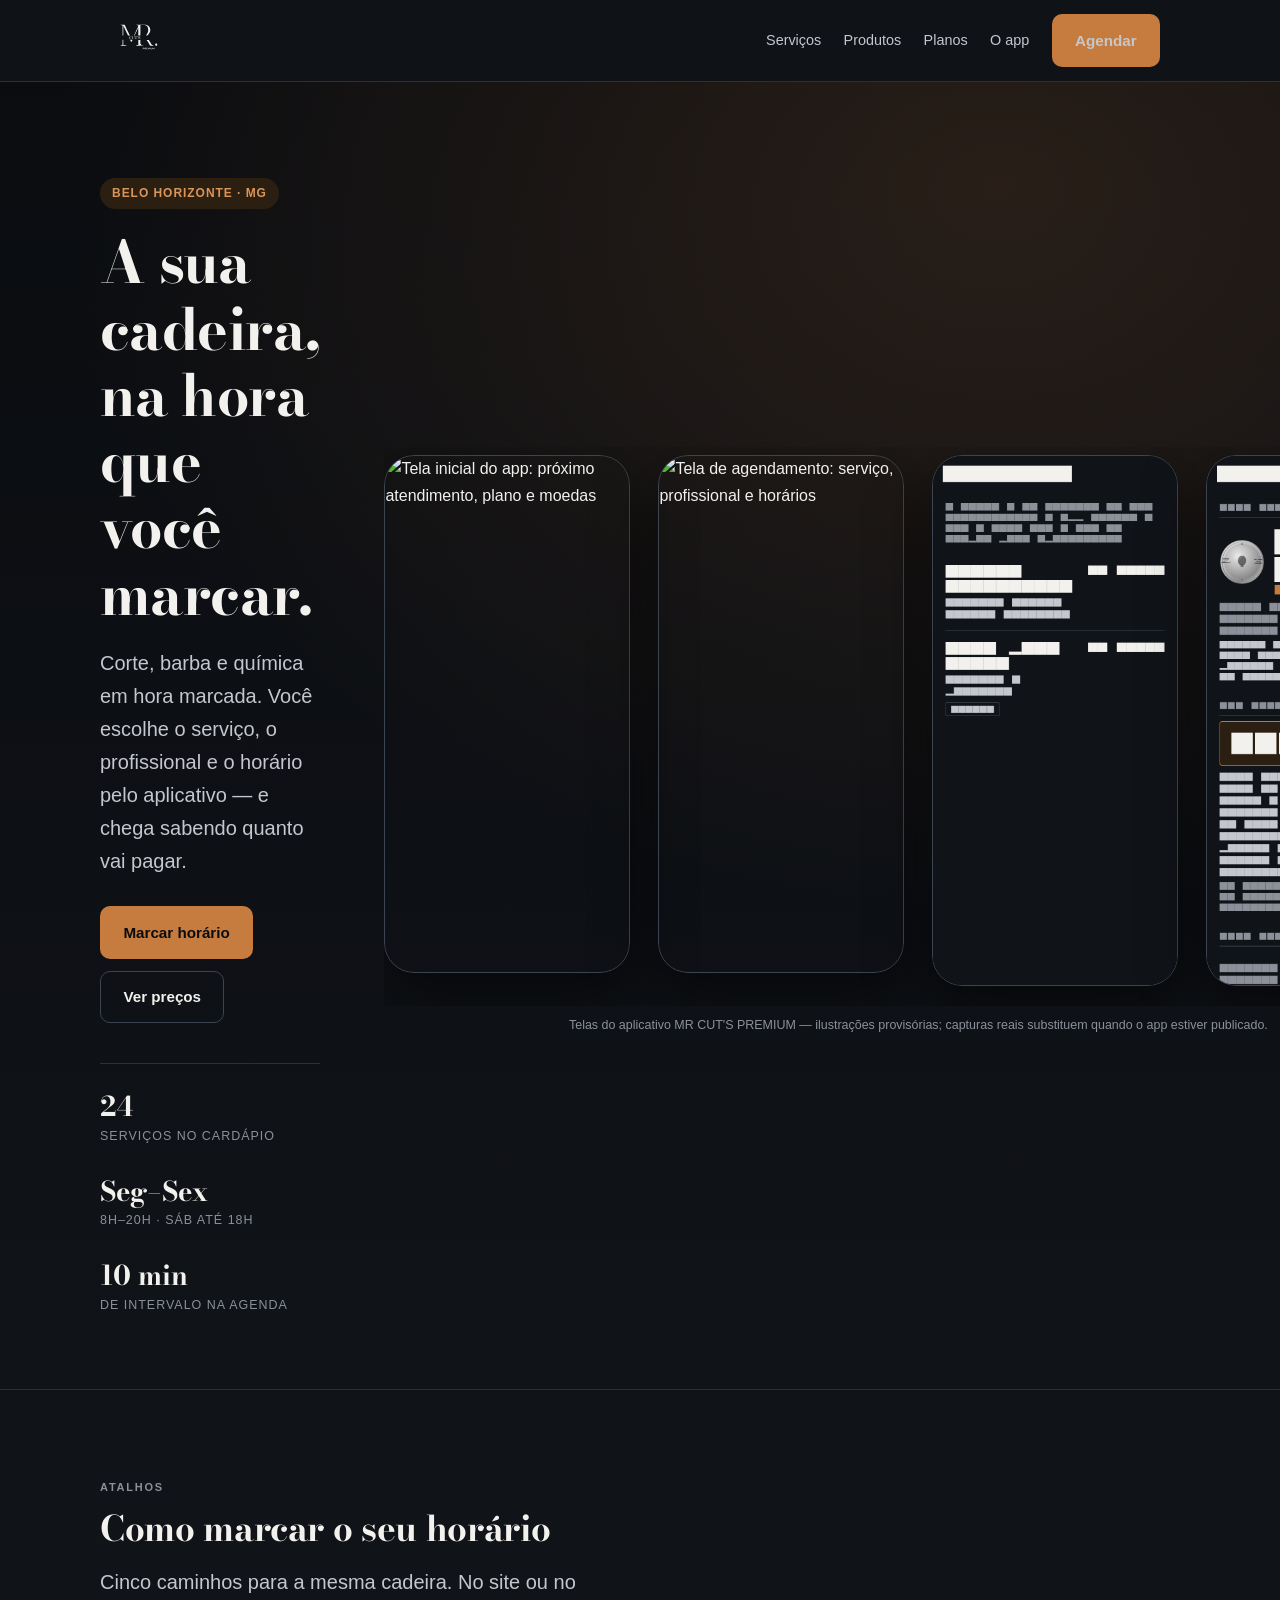
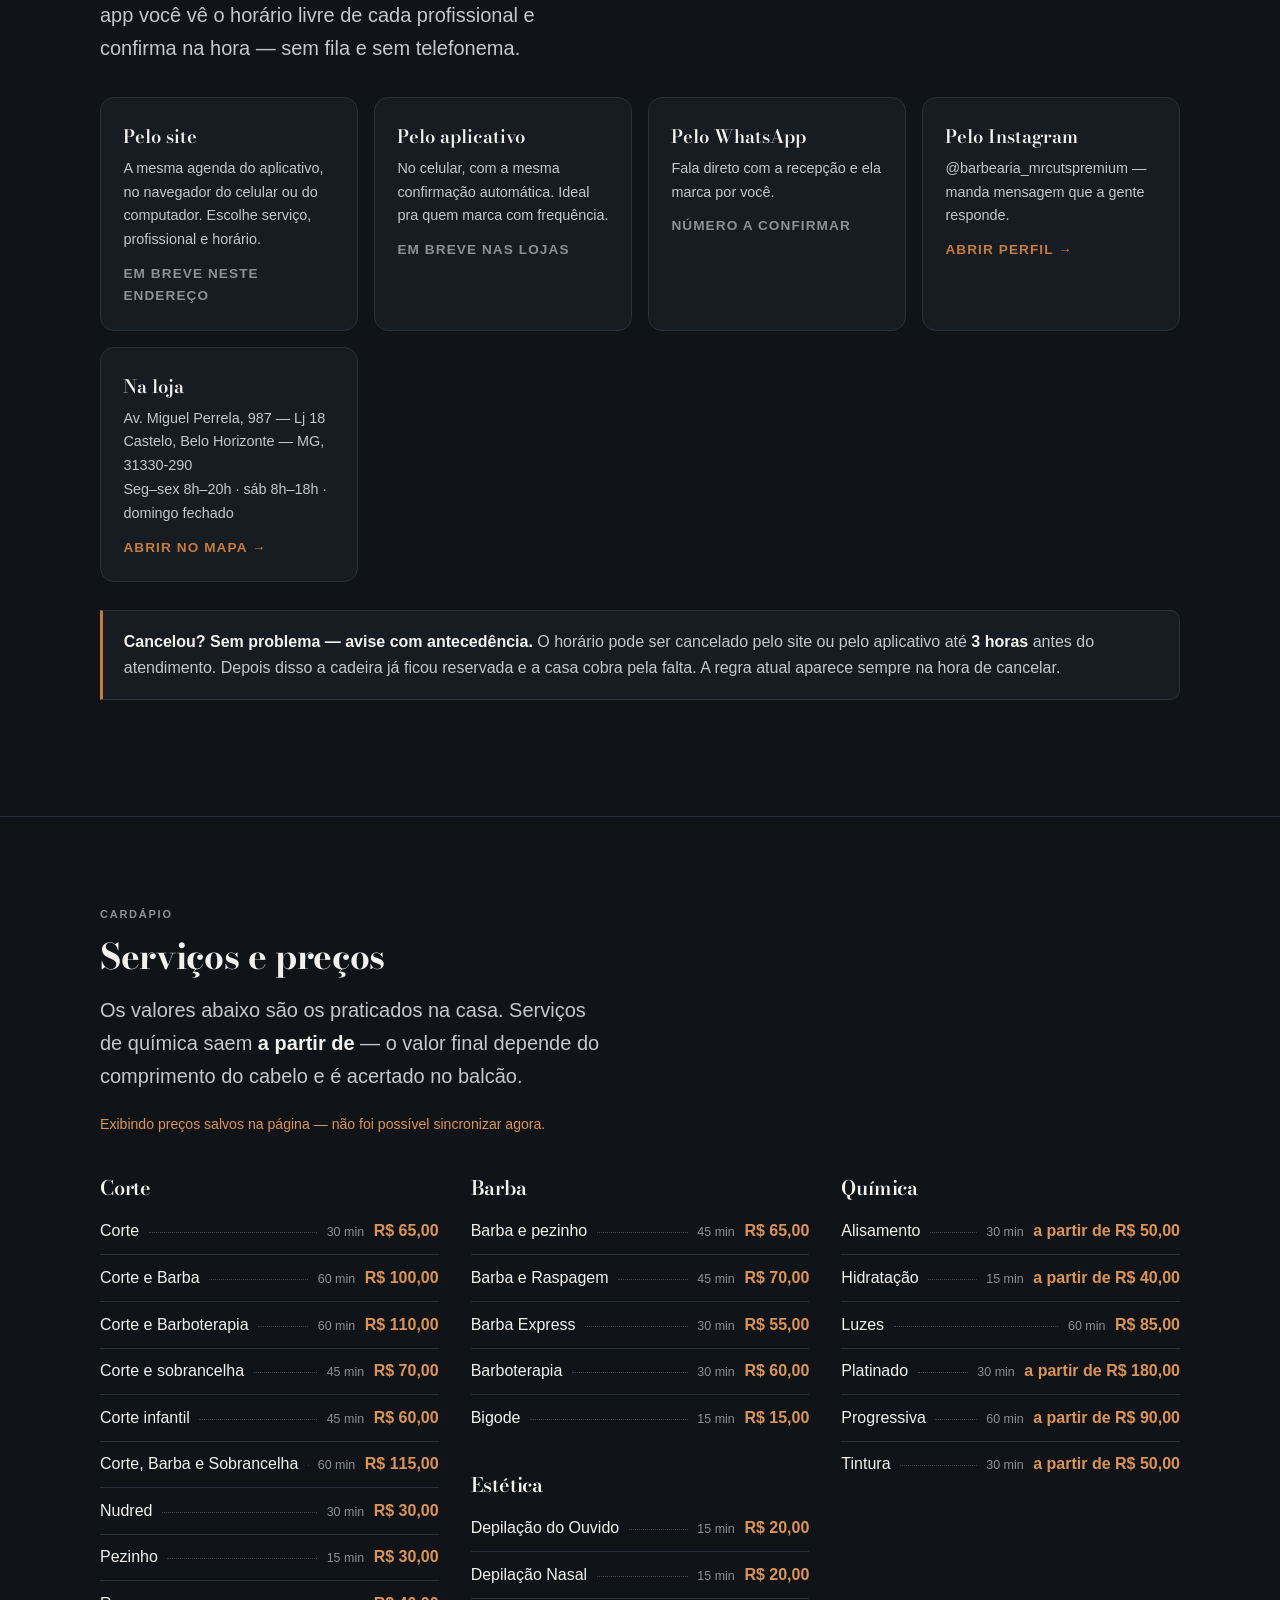
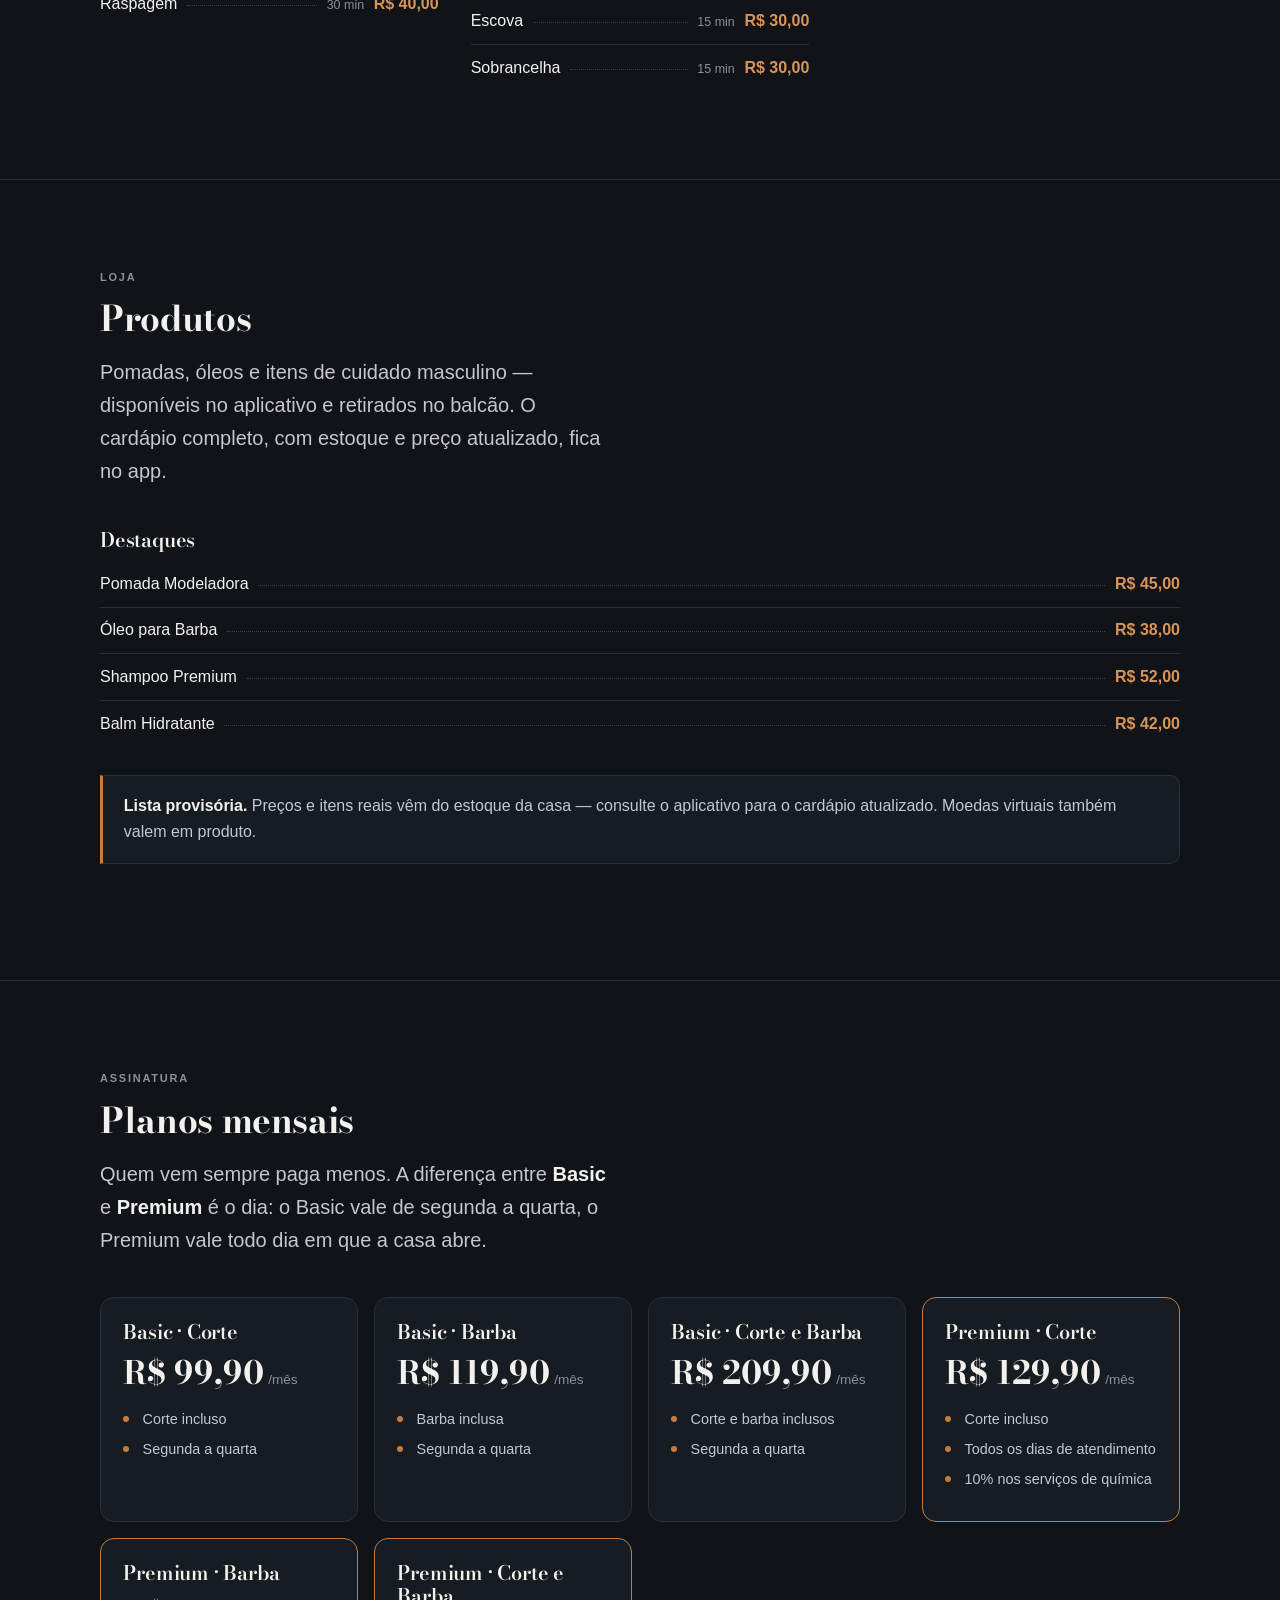
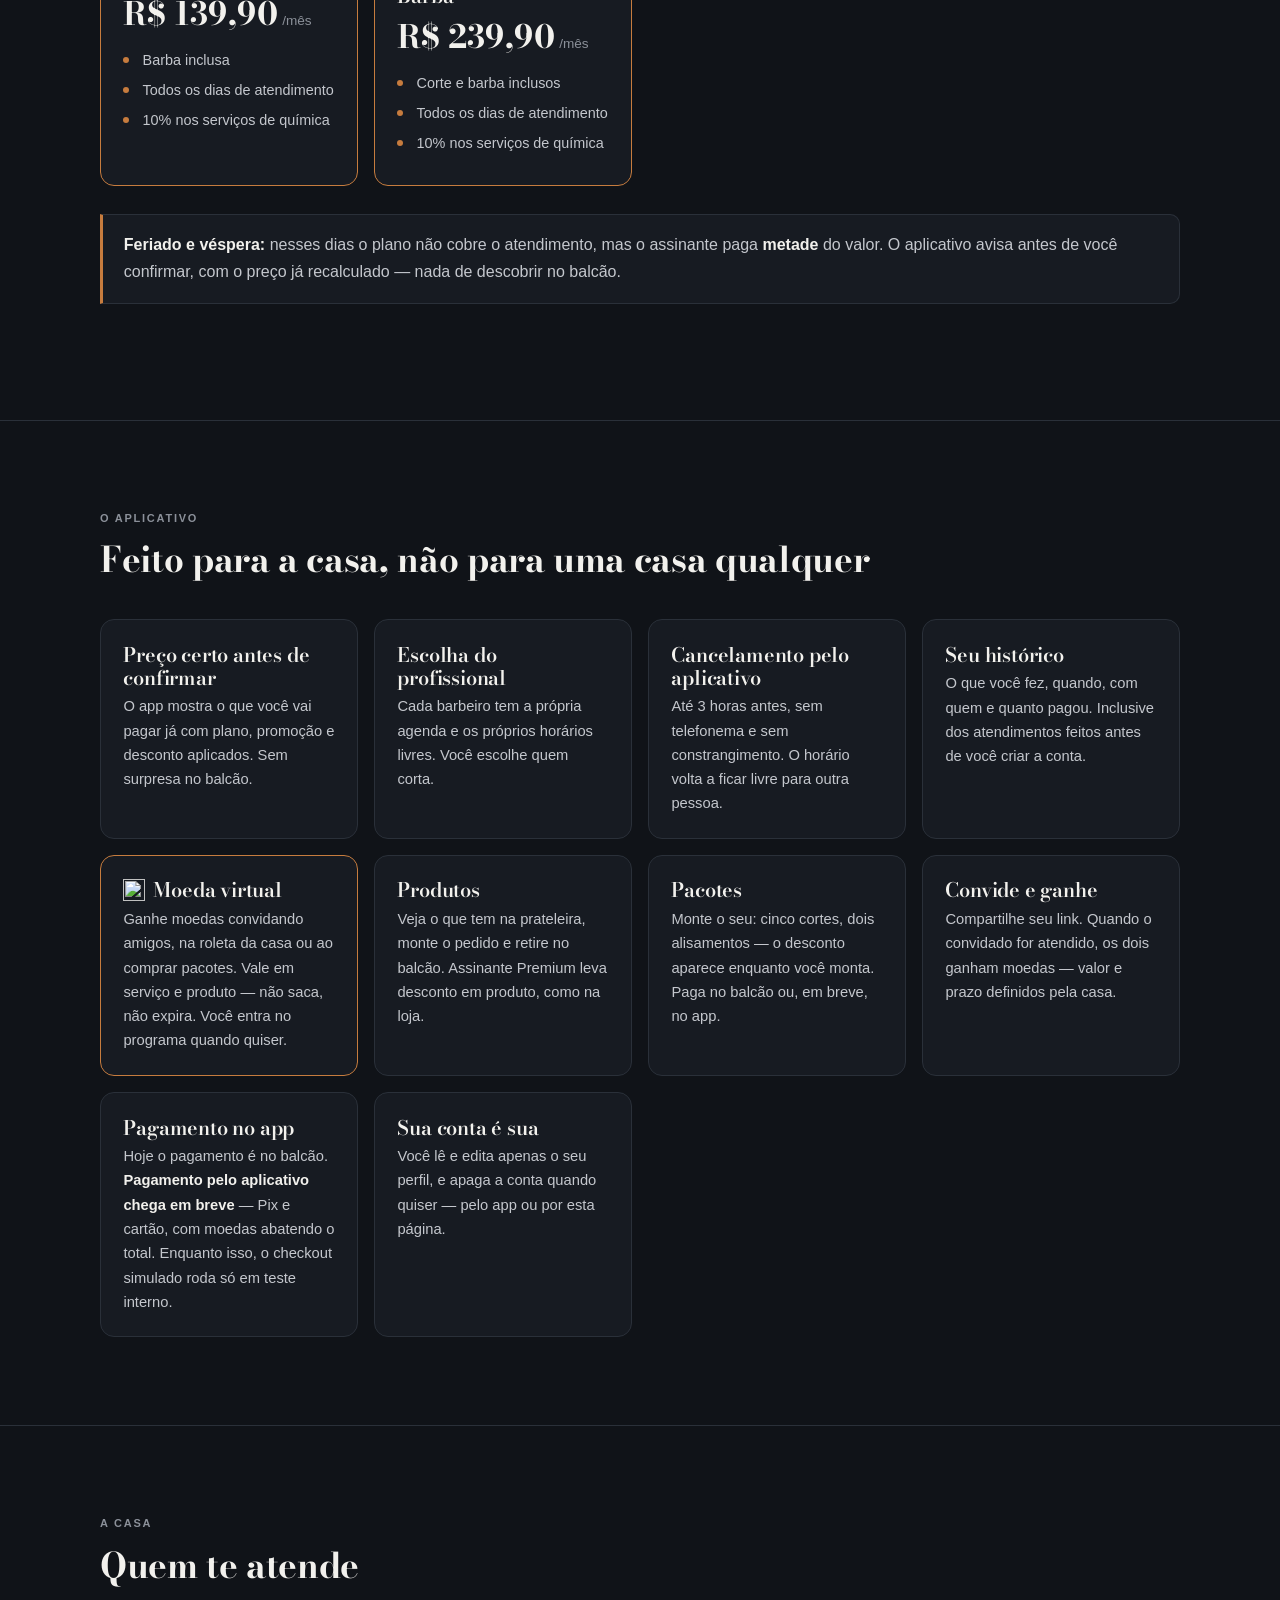
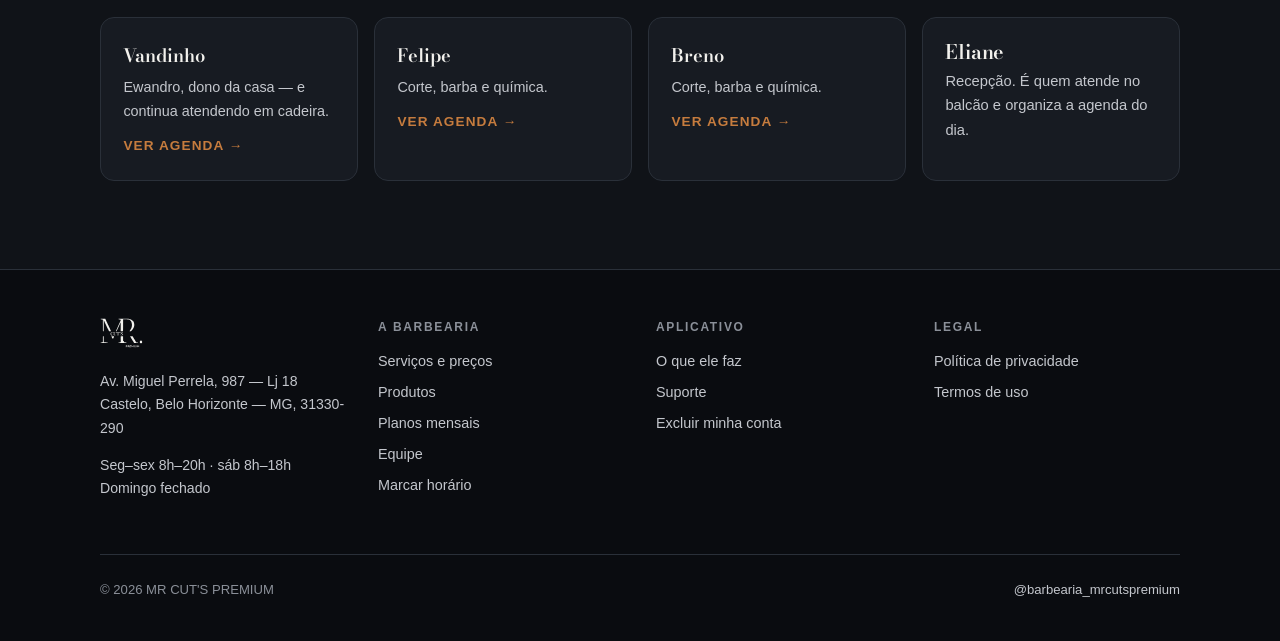
==== index.html @ 1ff1edd2 "Corrige links da equipe para /barbeiro/slug. O app captura o path e abre a agenda só daquele barbeir" ====
<!doctype html>
<html lang="pt-BR">
<head>
<meta charset="utf-8">
<meta name="viewport" content="width=device-width, initial-scale=1">
<title>MR CUT'S PREMIUM — Barbearia em Belo Horizonte</title>
<meta name="description" content="Barbearia MR CUT'S PREMIUM, em Belo Horizonte. Corte, barba e química com hora marcada. Agende pelo aplicativo, sem fila e sem telefonema.">
<meta name="theme-color" content="#101318">
<link rel="icon" href="assets/icone-512.png" type="image/png">
<link rel="apple-touch-icon" href="assets/icone-512.png">
<link rel="stylesheet" href="estilo.css">

<meta property="og:type" content="website">
<meta property="og:site_name" content="MR CUT'S PREMIUM">
<meta property="og:title" content="MR CUT'S PREMIUM — hora marcada, sem fila">
<meta property="og:description" content="Corte, barba e química com hora marcada em Belo Horizonte. Agende pelo aplicativo.">
<meta property="og:image" content="assets/icone-512.png">
<meta property="og:locale" content="pt_BR">
</head>
<body>

<header class="topo">
  <div class="topo-dentro">
    <a href="#topo"><img class="marca" src="assets/marca.svg" alt="MR CUT'S PREMIUM"></a>
    <nav>
      <a class="some-no-celular" href="#servicos">Serviços</a>
      <a class="some-no-celular" href="#produtos">Produtos</a>
      <a class="some-no-celular" href="#planos">Planos</a>
      <a class="some-no-celular" href="#app">O app</a>
      <a class="botao botao-cheio" href="#agendar">Agendar</a>
    </nav>
  </div>
</header>

<main id="topo">

<!-- ================================================================ hero -->
<section class="hero">
  <div class="hero-grade">
    <div>
      <span class="selo">Belo Horizonte &middot; MG</span>
      <h1>A sua cadeira,<br>na hora que você marcar.</h1>
      <p class="chamada">
        Corte, barba e química em hora marcada. Você escolhe o serviço, o
        profissional e o horário pelo aplicativo &mdash; e chega sabendo quanto
        vai pagar.
      </p>

      <div class="botoes">
        <a class="botao botao-cheio" href="#agendar">Marcar horário</a>
        <a class="botao botao-vazado" href="#servicos">Ver preços</a>
      </div>

      <div class="hero-dados">
        <div class="hero-dado">
          <span class="n">24</span>
          <span class="r">serviços no cardápio</span>
        </div>
        <div class="hero-dado">
          <span class="n">Seg&ndash;Sex</span>
          <span class="r">8h–20h · sáb até 18h</span>
        </div>
        <div class="hero-dado">
          <span class="n">10 min</span>
          <span class="r">de intervalo na agenda</span>
        </div>
      </div>
    </div>

    <!-- Placeholders SVG em assets/app/ — trocar por capturas reais quando
         o app rodar em aparelho. Mesma paleta e dados do cardápio. -->
    <div>
      <div class="telas">
        <figure class="aparelho aparelho-svg">
          <img src="assets/app/tela-home.svg" width="246" height="520"
               alt="Tela inicial do app: próximo atendimento, plano e moedas">
        </figure>
        <figure class="aparelho aparelho-svg">
          <img src="assets/app/tela-agenda.svg" width="246" height="520"
               alt="Tela de agendamento: serviço, profissional e horários">
        </figure>
        <figure class="aparelho aparelho-svg some-no-celular">
          <img src="assets/app/tela-produtos.png" width="246" height="520"
               alt="Tela de produtos do app"
               onerror="this.onerror=null;this.src='assets/app/tela-produtos.svg'">
        </figure>
        <figure class="aparelho aparelho-svg some-no-celular">
          <img src="assets/app/tela-moeda.png" width="246" height="520"
               alt="Tela de moedas virtuais do app"
               onerror="this.onerror=null;this.src='assets/app/tela-moeda.svg'">
        </figure>
      </div>
      <p class="legenda-tela">Telas do aplicativo MR CUT'S PREMIUM &mdash; ilustrações
        provisórias; capturas reais substituem quando o app estiver publicado.</p>
    </div>
  </div>
</section>

<!-- ============================================================= agendar -->
<section class="faixa" id="agendar">
  <div class="dentro">
    <p class="secao-rotulo">Atalhos</p>
    <h2>Como marcar o seu horário</h2>
    <p class="chamada">
      Cinco caminhos para a mesma cadeira. No site ou no app você vê o horário
      livre de cada profissional e confirma na hora &mdash; sem fila e sem
      telefonema.
    </p>

    <div class="grade" style="margin-top:2rem">
      <!-- PENDENTE: trocar pelo URL público do app web quando o domínio
           e o deploy estiverem no ar. Sem href morto até lá. -->
      <div class="cartao cartao-atalho">
        <span class="titulo">Pelo site</span>
        <span class="desc">A mesma agenda do aplicativo, no navegador do
          celular ou do computador. Escolhe serviço, profissional e horário.</span>
        <span class="seta" style="color:var(--apagado)">Em breve neste endereço</span>
      </div>

      <!-- PENDENTE: trocar pelos links reais das lojas quando o app for
           publicado. -->
      <div class="cartao cartao-atalho">
        <span class="titulo">Pelo aplicativo</span>
        <span class="desc">No celular, com a mesma confirmação automática.
          Ideal pra quem marca com frequência.</span>
        <span class="seta" style="color:var(--apagado)">Em breve nas lojas</span>
      </div>

      <!-- PENDENTE: WhatsApp da barbearia. -->
      <div class="cartao cartao-atalho">
        <span class="titulo">Pelo WhatsApp</span>
        <span class="desc">Fala direto com a recepção e ela marca por
          você.</span>
        <span class="seta" style="color:var(--apagado)">Número a confirmar</span>
      </div>

      <a class="cartao cartao-atalho"
         href="https://www.instagram.com/barbearia_mrcutspremium/"
         target="_blank" rel="noopener">
        <span class="titulo">Pelo Instagram</span>
        <span class="desc">&#64;barbearia_mrcutspremium &mdash; manda mensagem
          que a gente responde.</span>
        <span class="seta">Abrir perfil &rarr;</span>
      </a>

      <a class="cartao cartao-atalho"
         href="https://www.google.com/maps/search/?api=1&amp;query=Av.+Miguel+Perrela,+987+-+Lj+18+-+Castelo,+Belo+Horizonte+-+MG,+31330-290"
         target="_blank" rel="noopener">
        <span class="titulo">Na loja</span>
        <span class="desc">Av. Miguel Perrela, 987 &mdash; Lj 18<br>
          Castelo, Belo Horizonte &mdash; MG, 31330-290<br>
          Seg–sex 8h–20h · sáb 8h–18h · domingo fechado</span>
        <span class="seta">Abrir no mapa &rarr;</span>
      </a>
    </div>

    <div class="aviso">
      <p><strong>Cancelou? Sem problema &mdash; avise com antecedência.</strong>
      O horário pode ser cancelado pelo site ou pelo aplicativo até
      <strong>3 horas</strong> antes do atendimento. Depois disso a cadeira já
      ficou reservada e a casa cobra pela falta. A regra atual aparece sempre
      na hora de cancelar.</p>
    </div>
  </div>
</section>

<!-- ============================================================ serviços -->
<section class="faixa" id="servicos">
  <div class="dentro">
    <p class="secao-rotulo">Cardápio</p>
    <h2>Serviços e preços</h2>
    <p class="chamada">
      Os valores abaixo são os praticados na casa. Serviços de química saem
      <strong>a partir de</strong> &mdash; o valor final depende do comprimento
      do cabelo e é acertado no balcão.
    </p>

    <p id="cardapio-status" class="cardapio-status" aria-live="polite" hidden></p>

    <!-- CARDAPIO:inicio -->
    <div class="cardapio" style="margin-top:2.5rem">
      <div>
        <h3>Corte</h3>
        <ul>
          <li data-servico="corte"><span class="nome">Corte</span><span class="pontilhado"></span><span class="dur">30 min</span><span class="valor">R$ 65,00</span></li>
          <li data-servico="corte-e-barba"><span class="nome">Corte e Barba</span><span class="pontilhado"></span><span class="dur">60 min</span><span class="valor">R$ 100,00</span></li>
          <li data-servico="corte-e-barboterapia"><span class="nome">Corte e Barboterapia</span><span class="pontilhado"></span><span class="dur">60 min</span><span class="valor">R$ 110,00</span></li>
          <li data-servico="corte-e-sobrancelha"><span class="nome">Corte e sobrancelha</span><span class="pontilhado"></span><span class="dur">45 min</span><span class="valor">R$ 70,00</span></li>
          <li data-servico="corte-infantil"><span class="nome">Corte infantil</span><span class="pontilhado"></span><span class="dur">45 min</span><span class="valor">R$ 60,00</span></li>
          <li data-servico="corte-barba-e-sobrancelha"><span class="nome">Corte, Barba e Sobrancelha</span><span class="pontilhado"></span><span class="dur">60 min</span><span class="valor">R$ 115,00</span></li>
          <li data-servico="nudred"><span class="nome">Nudred</span><span class="pontilhado"></span><span class="dur">30 min</span><span class="valor">R$ 30,00</span></li>
          <li data-servico="pezinho"><span class="nome">Pezinho</span><span class="pontilhado"></span><span class="dur">15 min</span><span class="valor">R$ 30,00</span></li>
          <li data-servico="raspagem"><span class="nome">Raspagem</span><span class="pontilhado"></span><span class="dur">30 min</span><span class="valor">R$ 40,00</span></li>
        </ul>
      </div>

      <div>
        <h3>Barba</h3>
        <ul>
          <li data-servico="barba-e-pezinho"><span class="nome">Barba e pezinho</span><span class="pontilhado"></span><span class="dur">45 min</span><span class="valor">R$ 65,00</span></li>
          <li data-servico="barba-e-raspagem"><span class="nome">Barba e Raspagem</span><span class="pontilhado"></span><span class="dur">45 min</span><span class="valor">R$ 70,00</span></li>
          <li data-servico="barba-express"><span class="nome">Barba Express</span><span class="pontilhado"></span><span class="dur">30 min</span><span class="valor">R$ 55,00</span></li>
          <li data-servico="barboterapia"><span class="nome">Barboterapia</span><span class="pontilhado"></span><span class="dur">30 min</span><span class="valor">R$ 60,00</span></li>
          <li data-servico="bigode"><span class="nome">Bigode</span><span class="pontilhado"></span><span class="dur">15 min</span><span class="valor">R$ 15,00</span></li>
        </ul>
        <h3 style="margin-top:2rem">Estética</h3>
        <ul>
          <li data-servico="depilacao-do-ouvido"><span class="nome">Depilação do Ouvido</span><span class="pontilhado"></span><span class="dur">15 min</span><span class="valor">R$ 20,00</span></li>
          <li data-servico="depilacao-nasal"><span class="nome">Depilação Nasal</span><span class="pontilhado"></span><span class="dur">15 min</span><span class="valor">R$ 20,00</span></li>
          <li data-servico="escova"><span class="nome">Escova</span><span class="pontilhado"></span><span class="dur">15 min</span><span class="valor">R$ 30,00</span></li>
          <li data-servico="sobrancelha"><span class="nome">Sobrancelha</span><span class="pontilhado"></span><span class="dur">15 min</span><span class="valor">R$ 30,00</span></li>
        </ul>
      </div>

      <div>
        <h3>Química</h3>
        <ul>
          <li data-servico="alisamento"><span class="nome">Alisamento</span><span class="pontilhado"></span><span class="dur">30 min</span><span class="valor">a partir de R$ 50,00</span></li>
          <li data-servico="hidratacao"><span class="nome">Hidratação</span><span class="pontilhado"></span><span class="dur">15 min</span><span class="valor">a partir de R$ 40,00</span></li>
          <li data-servico="luzes"><span class="nome">Luzes</span><span class="pontilhado"></span><span class="dur">60 min</span><span class="valor">R$ 85,00</span></li>
          <li data-servico="platinado"><span class="nome">Platinado</span><span class="pontilhado"></span><span class="dur">30 min</span><span class="valor">a partir de R$ 180,00</span></li>
          <li data-servico="progressiva"><span class="nome">Progressiva</span><span class="pontilhado"></span><span class="dur">60 min</span><span class="valor">a partir de R$ 90,00</span></li>
          <li data-servico="tintura"><span class="nome">Tintura</span><span class="pontilhado"></span><span class="dur">30 min</span><span class="valor">a partir de R$ 50,00</span></li>
        </ul>
      </div>
    </div>
    <!-- CARDAPIO:fim -->
  </div>
</section>

<!-- ============================================================ produtos -->
<section class="faixa" id="produtos">
  <div class="dentro">
    <p class="secao-rotulo">Loja</p>
    <h2>Produtos</h2>
    <p class="chamada">
      Pomadas, óleos e itens de cuidado masculino &mdash; disponíveis no
      aplicativo e retirados no balcão. O cardápio completo, com estoque e
      preço atualizado, fica no app.
    </p>

    <div class="cardapio" style="margin-top:2.5rem">
      <div>
        <h3>Destaques</h3>
        <ul class="lista-produtos">
          <li><span class="nome">Pomada Modeladora</span><span class="pontilhado"></span><span class="valor">R$ 45,00</span></li>
          <li><span class="nome">Óleo para Barba</span><span class="pontilhado"></span><span class="valor">R$ 38,00</span></li>
          <li><span class="nome">Shampoo Premium</span><span class="pontilhado"></span><span class="valor">R$ 52,00</span></li>
          <li><span class="nome">Balm Hidratante</span><span class="pontilhado"></span><span class="valor">R$ 42,00</span></li>
        </ul>
      </div>
    </div>

    <div class="aviso">
      <p><strong>Lista provisória.</strong> Preços e itens reais vêm do estoque
      da casa &mdash; consulte o aplicativo para o cardápio atualizado. Moedas
      virtuais também valem em produto.</p>
    </div>
  </div>
</section>

<!-- ============================================================== planos -->
<section class="faixa" id="planos">
  <div class="dentro">
    <p class="secao-rotulo">Assinatura</p>
    <h2>Planos mensais</h2>
    <p class="chamada">
      Quem vem sempre paga menos. A diferença entre <strong>Basic</strong> e
      <strong>Premium</strong> é o dia: o Basic vale de segunda a quarta, o
      Premium vale todo dia em que a casa abre.
    </p>

    <div class="grade" style="margin-top:2.5rem">
      <div class="cartao plano">
        <h3>Basic &middot; Corte</h3>
        <div class="preco">R$ 99,90<span class="mes"> /mês</span></div>
        <ul>
          <li>Corte incluso</li>
          <li>Segunda a quarta</li>
        </ul>
      </div>
      <div class="cartao plano">
        <h3>Basic &middot; Barba</h3>
        <div class="preco">R$ 119,90<span class="mes"> /mês</span></div>
        <ul>
          <li>Barba inclusa</li>
          <li>Segunda a quarta</li>
        </ul>
      </div>
      <div class="cartao plano">
        <h3>Basic &middot; Corte e Barba</h3>
        <div class="preco">R$ 209,90<span class="mes"> /mês</span></div>
        <ul>
          <li>Corte e barba inclusos</li>
          <li>Segunda a quarta</li>
        </ul>
      </div>
      <div class="cartao plano destaque">
        <h3>Premium &middot; Corte</h3>
        <div class="preco">R$ 129,90<span class="mes"> /mês</span></div>
        <ul>
          <li>Corte incluso</li>
          <li>Todos os dias de atendimento</li>
          <li>10% nos serviços de química</li>
        </ul>
      </div>
      <div class="cartao plano destaque">
        <h3>Premium &middot; Barba</h3>
        <div class="preco">R$ 139,90<span class="mes"> /mês</span></div>
        <ul>
          <li>Barba inclusa</li>
          <li>Todos os dias de atendimento</li>
          <li>10% nos serviços de química</li>
        </ul>
      </div>
      <div class="cartao plano destaque">
        <h3>Premium &middot; Corte e Barba</h3>
        <div class="preco">R$ 239,90<span class="mes"> /mês</span></div>
        <ul>
          <li>Corte e barba inclusos</li>
          <li>Todos os dias de atendimento</li>
          <li>10% nos serviços de química</li>
        </ul>
      </div>
    </div>

    <div class="aviso">
      <p><strong>Feriado e véspera:</strong> nesses dias o plano não cobre o
      atendimento, mas o assinante paga <strong>metade</strong> do valor. O
      aplicativo avisa antes de você confirmar, com o preço já recalculado
      &mdash; nada de descobrir no balcão.</p>
    </div>
  </div>
</section>

<!-- ================================================================= app -->
<section class="faixa" id="app">
  <div class="dentro">
    <p class="secao-rotulo">O aplicativo</p>
    <h2>Feito para a casa, não para uma casa qualquer</h2>

    <div class="grade" style="margin-top:2.5rem">
      <div class="cartao">
        <h3>Preço certo antes de confirmar</h3>
        <p>O app mostra o que você vai pagar já com plano, promoção e desconto
        aplicados. Sem surpresa no balcão.</p>
      </div>
      <div class="cartao">
        <h3>Escolha do profissional</h3>
        <p>Cada barbeiro tem a própria agenda e os próprios horários livres.
        Você escolhe quem corta.</p>
      </div>
      <div class="cartao">
        <h3>Cancelamento pelo aplicativo</h3>
        <p>Até 3 horas antes, sem telefonema e sem constrangimento. O horário
        volta a ficar livre para outra pessoa.</p>
      </div>
      <div class="cartao">
        <h3>Seu histórico</h3>
        <p>O que você fez, quando, com quem e quanto pagou. Inclusive dos
        atendimentos feitos antes de você criar a conta.</p>
      </div>
      <div class="cartao cartao-destaque">
        <h3><img class="icone-moeda" src="assets/moeda-virtual.svg" width="22" height="22" alt=""> Moeda virtual</h3>
        <p>Ganhe moedas convidando amigos, na roleta da casa ou ao comprar
        pacotes. Vale em serviço e produto &mdash; não saca, não expira. Você
        entra no programa quando quiser.</p>
      </div>
      <div class="cartao">
        <h3>Produtos</h3>
        <p>Veja o que tem na prateleira, monte o pedido e retire no balcão.
        Assinante Premium leva desconto em produto, como na loja.</p>
      </div>
      <div class="cartao">
        <h3>Pacotes</h3>
        <p>Monte o seu: cinco cortes, dois alisamentos &mdash; o desconto
        aparece enquanto você monta. Paga no balcão ou, em breve, no app.</p>
      </div>
      <div class="cartao">
        <h3>Convide e ganhe</h3>
        <p>Compartilhe seu link. Quando o convidado for atendido, os dois
        ganham moedas &mdash; valor e prazo definidos pela casa.</p>
      </div>
      <div class="cartao">
        <h3>Pagamento no app</h3>
        <p>Hoje o pagamento é no balcão. <strong>Pagamento pelo aplicativo
        chega em breve</strong> &mdash; Pix e cartão, com moedas abatendo o
        total. Enquanto isso, o checkout simulado roda só em teste interno.</p>
      </div>
      <div class="cartao">
        <h3>Sua conta é sua</h3>
        <p>Você lê e edita apenas o seu perfil, e apaga a conta quando quiser
        &mdash; pelo app ou por esta página.</p>
      </div>
    </div>
  </div>
</section>

<!-- ============================================================== equipe -->
<section class="faixa" id="equipe">
  <div class="dentro">
    <p class="secao-rotulo">A casa</p>
    <h2>Quem te atende</h2>

    <div class="grade" style="margin-top:2rem">
      <!-- Links abrem a vitrine do app com o barbeiro fixo — só horários dele. -->
      <a class="cartao cartao-atalho" href="/barbeiro/vandinho"
         data-slug="vandinho">
        <span class="titulo">Vandinho</span>
        <span class="desc">Ewandro, dono da casa &mdash; e continua atendendo
          em cadeira.</span>
        <span class="seta">Ver agenda &rarr;</span>
      </a>
      <a class="cartao cartao-atalho" href="/barbeiro/felipe"
         data-slug="felipe">
        <span class="titulo">Felipe</span>
        <span class="desc">Corte, barba e química.</span>
        <span class="seta">Ver agenda &rarr;</span>
      </a>
      <a class="cartao cartao-atalho" href="/barbeiro/breno"
         data-slug="breno">
        <span class="titulo">Breno</span>
        <span class="desc">Corte, barba e química.</span>
        <span class="seta">Ver agenda &rarr;</span>
      </a>
      <div class="cartao">
        <h3>Eliane</h3>
        <p>Recepção. É quem atende no balcão e organiza a agenda do dia.</p>
      </div>
    </div>
  </div>
</section>

</main>

<footer class="rodape">
  <div class="rodape-grade">
    <div>
      <img class="marca" src="assets/marca.svg" alt="MR CUT'S PREMIUM">
      <p style="font-size:0.88rem">
        Av. Miguel Perrela, 987 &mdash; Lj 18<br>
        Castelo, Belo Horizonte &mdash; MG, 31330-290</p>
      <p style="font-size:0.88rem; margin-top:0.75rem">
        Seg–sex 8h–20h · sáb 8h–18h<br>
        Domingo fechado</p>
    </div>
    <div>
      <h4>A barbearia</h4>
      <ul>
        <li><a href="#servicos">Serviços e preços</a></li>
        <li><a href="#produtos">Produtos</a></li>
        <li><a href="#planos">Planos mensais</a></li>
        <li><a href="#equipe">Equipe</a></li>
        <li><a href="#agendar">Marcar horário</a></li>
      </ul>
    </div>
    <div>
      <h4>Aplicativo</h4>
      <ul>
        <li><a href="#app">O que ele faz</a></li>
        <li><a href="suporte.html">Suporte</a></li>
        <li><a href="exclusao-de-conta.html">Excluir minha conta</a></li>
      </ul>
    </div>
    <div>
      <h4>Legal</h4>
      <ul>
        <li><a href="politica-de-privacidade.html">Política de privacidade</a></li>
        <li><a href="termos-de-uso.html">Termos de uso</a></li>
      </ul>
    </div>
  </div>

  <div class="rodape-fim">
    <span>&copy; 2026 MR CUT'S PREMIUM</span>
    <span><a href="https://www.instagram.com/barbearia_mrcutspremium/"
       target="_blank" rel="noopener">&#64;barbearia_mrcutspremium</a></span>
  </div>
</footer>

<script src="cardapio-config.js"></script>
<script src="cardapio.js" defer></script>
</body>
</html>
---- estilo.css ----
/* =====================================================================
   MR CUT'S PREMIUM — folha única do site público.

   A paleta e a tipografia NÃO são escolha nova: saem de design/tokens.json
   do repositório do app, que por sua vez saiu do perfil da barbearia. Site e
   app precisam parecer a mesma casa — quem clica no link da loja e cai aqui
   tem que reconhecer.

   Uma folha para as cinco páginas, e não cinco cópias: cópia divergir é
   questão de tempo, e o defeito apareceria na página que o revisor da loja
   abre, não na que a gente olha todo dia.

   FONTE LOCAL, DE PROPÓSITO. Nada de Google Fonts: fonte buscada na rede
   entrega o IP de cada visitante a um terceiro, e numa página que é
   justamente a política de privacidade isso teria de ser declarado ali
   mesmo. Só o Bodoni vem embutido — é a letra do monograma, o que carrega a
   identidade. O corpo usa a pilha do sistema: 658 KB de Archivo numa landing
   que precisa carregar rápido não se paga.
   ===================================================================== */

@font-face {
  font-family: 'Bodoni Moda';
  src: url('assets/fontes/BodoniModa.ttf') format('truetype-variations');
  font-weight: 400 900;
  font-display: swap;
}

:root {
  /* fundos */
  --abismo: #0a0c10;
  --noite: #101318;
  --superficie: #171b22;
  --elevada: #1e232b;

  /* linhas */
  --linha: #2a3039;
  --linha-forte: #3c444f;

  /* texto */
  --creme: #f2f1ed;
  --nevoa: #c4c7cd;
  --apagado: #8b9099;

  /* acento */
  --cobre: #c67c3e;
  --cobre-claro: #db9457;
  --cobre-fundo: #2b1f12;
  --sobre-cobre: #0a0c10;

  /* semântica */
  --salvia: #7e9b84;
  --salvia-fundo: #16211a;
  --carmim: #dc6579;
  --carmim-fundo: #241419;

  --serifa: 'Bodoni Moda', Georgia, 'Times New Roman', serif;
  --sans: -apple-system, BlinkMacSystemFont, 'Segoe UI', Roboto, 'Helvetica Neue', Arial, sans-serif;

  --margem: 20px;
  --largura: 1080px;
  --leitura: 720px;
}

*,
*::before,
*::after {
  box-sizing: border-box;
}

html {
  scroll-behavior: smooth;
}

@media (prefers-reduced-motion: reduce) {
  html {
    scroll-behavior: auto;
  }
  *,
  *::before,
  *::after {
    animation-duration: 0.01ms !important;
    transition-duration: 0.01ms !important;
  }
}

body {
  margin: 0;
  background: var(--noite);
  color: var(--creme);
  font-family: var(--sans);
  font-size: 16px;
  line-height: 1.65;
  -webkit-font-smoothing: antialiased;
  text-rendering: optimizeLegibility;
}

img,
svg {
  max-width: 100%;
}

a {
  color: var(--cobre-claro);
  text-decoration-thickness: 1px;
  text-underline-offset: 3px;
}

a:hover {
  color: var(--cobre);
}

/* Foco visível. A recepção usa teclado, e o revisor da loja testa
   acessibilidade — anel de foco removido é reprovação de graça. */
a:focus-visible,
button:focus-visible,
summary:focus-visible {
  outline: 2px solid var(--cobre);
  outline-offset: 3px;
  border-radius: 4px;
}

/* ------------------------------------------------------------------ tipos */

h1,
h2,
h3 {
  font-family: var(--serifa);
  font-variation-settings: 'wght' 700, 'opsz' 18;
  color: var(--creme);
  line-height: 1.15;
  letter-spacing: -0.01em;
  margin: 0 0 0.5em;
}

/* O Bodoni só a partir de 20px — abaixo disso as hastes finas se partem
   sobre fundo escuro. É regra dura, herdada de tipografia.dart. */
h1 {
  font-size: clamp(2.1rem, 6vw, 3.6rem);
  font-variation-settings: 'wght' 700, 'opsz' 24;
}

h2 {
  font-size: clamp(1.6rem, 4vw, 2.2rem);
}

h3 {
  font-size: 1.25rem;
  font-variation-settings: 'wght' 600, 'opsz' 14;
}

h4 {
  font-family: var(--sans);
  font-size: 1rem;
  font-weight: 600;
  margin: 2em 0 0.4em;
  color: var(--creme);
}

p {
  margin: 0 0 1em;
  color: var(--nevoa);
}

strong {
  color: var(--creme);
  font-weight: 600;
}

.secao-rotulo {
  font-size: 0.6875rem;
  font-weight: 700;
  letter-spacing: 0.16em;
  text-transform: uppercase;
  color: var(--apagado);
  margin: 0 0 0.75rem;
}

.chamada {
  font-size: clamp(1.05rem, 2.2vw, 1.25rem);
  color: var(--nevoa);
  max-width: 46ch;
}

/* ----------------------------------------------------------------- caixas */

.faixa {
  padding: clamp(3rem, 8vw, 5.5rem) var(--margem);
  border-top: 1px solid var(--linha);
}

.faixa:first-of-type {
  border-top: 0;
}

.dentro {
  max-width: var(--largura);
  margin: 0 auto;
}

.leitura {
  max-width: var(--leitura);
  margin: 0 auto;
}

/* ------------------------------------------------------------------ topo */

.topo {
  position: sticky;
  top: 0;
  z-index: 20;
  background: rgba(16, 19, 24, 0.9);
  backdrop-filter: blur(10px);
  border-bottom: 1px solid var(--linha);
}

.topo-dentro {
  max-width: var(--largura);
  margin: 0 auto;
  padding: 0.9rem var(--margem);
  display: flex;
  align-items: center;
  gap: 1.5rem;
}

.topo .marca {
  height: 26px;
  width: auto;
  flex: none;
}

.topo nav {
  margin-left: auto;
  display: flex;
  align-items: center;
  gap: 1.4rem;
  font-size: 0.9rem;
}

.topo nav a {
  color: var(--nevoa);
  text-decoration: none;
}

.topo nav a:hover {
  color: var(--creme);
}

@media (max-width: 720px) {
  .topo-dentro {
    flex-wrap: wrap;
    row-gap: 0.75rem;
  }

  .topo nav {
    width: 100%;
    margin-left: 0;
    justify-content: flex-start;
    flex-wrap: wrap;
    gap: 0.65rem 1rem;
    font-size: 0.84rem;
  }

  .topo nav .botao {
    margin-left: auto;
    padding: 0.65rem 1.1rem;
    font-size: 0.88rem;
  }
}

/* ---------------------------------------------------------------- botões */

.botao {
  display: inline-flex;
  align-items: center;
  justify-content: center;
  gap: 0.5rem;
  padding: 0.8rem 1.4rem;
  border-radius: 10px;
  font-family: var(--sans);
  font-size: 0.95rem;
  font-weight: 600;
  text-decoration: none;
  border: 1px solid transparent;
  cursor: pointer;
  transition: background 0.15s ease, border-color 0.15s ease;
}

.botao-cheio {
  background: var(--cobre);
  /* Nunca creme sobre cobre: dá 3:1 e reprova em acessibilidade. */
  color: var(--sobre-cobre);
}

.botao-cheio:hover {
  background: var(--cobre-claro);
  color: var(--sobre-cobre);
}

.botao-vazado {
  border-color: var(--linha-forte);
  color: var(--creme);
  background: transparent;
}

.botao-vazado:hover {
  border-color: var(--cobre);
  color: var(--creme);
  background: var(--superficie);
}

.botoes {
  display: flex;
  flex-wrap: wrap;
  gap: 0.75rem;
  margin-top: 1.75rem;
}

/* ------------------------------------------------------------------ hero */

.hero {
  padding: clamp(3rem, 9vw, 6rem) var(--margem) clamp(3rem, 7vw, 4.5rem);
  background:
    radial-gradient(120% 90% at 78% 8%, rgba(198, 124, 62, 0.16), transparent 62%),
    linear-gradient(180deg, var(--abismo), var(--noite));
}

.hero-grade {
  max-width: var(--largura);
  margin: 0 auto;
  display: grid;
  grid-template-columns: 1fr;
  gap: clamp(2.5rem, 6vw, 4rem);
  align-items: center;
}

@media (min-width: 900px) {
  .hero-grade {
    grid-template-columns: 1.05fr 0.95fr;
  }
}

.hero h1 {
  margin-bottom: 0.35em;
}

.selo {
  display: inline-flex;
  align-items: center;
  gap: 0.5rem;
  padding: 0.35rem 0.75rem;
  border-radius: 999px;
  background: var(--cobre-fundo);
  color: var(--cobre-claro);
  font-size: 0.75rem;
  font-weight: 700;
  letter-spacing: 0.08em;
  text-transform: uppercase;
  margin-bottom: 1.25rem;
}

.hero-dados {
  display: flex;
  flex-wrap: wrap;
  gap: 1.75rem;
  margin-top: 2.5rem;
  padding-top: 1.75rem;
  border-top: 1px solid var(--linha);
}

.hero-dado .n {
  font-family: var(--serifa);
  font-size: 1.7rem;
  font-variation-settings: 'wght' 700, 'opsz' 14;
  display: block;
  line-height: 1.1;
}

.hero-dado .r {
  font-size: 0.78rem;
  letter-spacing: 0.08em;
  text-transform: uppercase;
  color: var(--apagado);
}

/* --------------------------------------------------------- o app na tela */

.telas {
  display: flex;
  gap: clamp(1rem, 3vw, 1.75rem);
  justify-content: center;
  align-items: flex-start;
  overflow-x: auto;
  padding: 0.5rem 0 1.25rem;
  scrollbar-width: thin;
}

/* Recriação das telas, não fotografia: o app ainda não rodou em aparelho.
   Mesma paleta, mesma tipografia e os mesmos dados do cardápio real. */
.aparelho {
  flex: none;
  width: 246px;
  border-radius: 30px;
  border: 1px solid var(--linha-forte);
  background: var(--noite);
  padding: 10px;
  box-shadow: 0 24px 60px rgba(0, 0, 0, 0.55);
  margin: 0;
}

.aparelho-svg {
  padding: 0;
  overflow: hidden;
  background: transparent;
  border: 0;
  box-shadow: 0 24px 60px rgba(0, 0, 0, 0.55);
}

.aparelho-svg img {
  display: block;
  width: 246px;
  height: auto;
  border-radius: 30px;
  border: 1px solid var(--linha-forte);
}

.aparelho-tela {
  border-radius: 22px;
  background: var(--noite);
  overflow: hidden;
  height: 460px;
  display: flex;
  flex-direction: column;
  font-size: 12px;
  line-height: 1.45;
}

.aparelho-corpo {
  padding: 14px 13px;
  flex: 1;
  overflow: hidden;
}

.aparelho-marca {
  height: 17px;
  width: auto;
  margin-bottom: 14px;
  display: block;
}

.aparelho-barra {
  display: flex;
  border-top: 1px solid var(--linha);
  background: var(--noite);
}

.aparelho-barra span {
  flex: 1;
  text-align: center;
  padding: 9px 2px;
  font-size: 8.5px;
  letter-spacing: 0.02em;
  color: var(--apagado);
}

.aparelho-barra span.ativo {
  color: var(--cobre);
}

.aparelho-barra span::before {
  content: '';
  display: block;
  width: 15px;
  height: 15px;
  margin: 0 auto 3px;
  border-radius: 5px;
  border: 1.4px solid currentColor;
  opacity: 0.85;
}

.cartao-app {
  background: var(--superficie);
  border: 1px solid var(--linha);
  border-radius: 12px;
  padding: 11px 12px;
  margin-bottom: 9px;
}

.cartao-app.acento {
  border-color: var(--cobre);
  background: linear-gradient(180deg, var(--cobre-fundo), var(--superficie));
}

.cartao-app.alerta {
  border-color: var(--carmim);
  background: var(--carmim-fundo);
}

.cartao-app .rot {
  font-size: 8.5px;
  letter-spacing: 0.14em;
  text-transform: uppercase;
  color: var(--apagado);
  margin-bottom: 4px;
}

.cartao-app .tit {
  font-family: var(--serifa);
  font-size: 16px;
  font-variation-settings: 'wght' 600, 'opsz' 14;
  color: var(--creme);
  line-height: 1.2;
}

.cartao-app .sub {
  color: var(--nevoa);
  font-size: 11px;
}

.cartao-app .preco {
  color: var(--cobre-claro);
  font-weight: 600;
  font-size: 12px;
}

.legenda-tela {
  text-align: center;
  font-size: 0.78rem;
  color: var(--apagado);
  margin-top: 0.6rem;
}

.grade-horas {
  display: grid;
  grid-template-columns: repeat(3, 1fr);
  gap: 6px;
}

.grade-horas span {
  border: 1px solid var(--linha);
  border-radius: 8px;
  padding: 6px 0;
  text-align: center;
  font-size: 10.5px;
  color: var(--nevoa);
  background: var(--superficie);
}

.grade-horas span.escolhida {
  background: var(--cobre);
  border-color: var(--cobre);
  color: var(--sobre-cobre);
  font-weight: 700;
}

.grade-horas span.ocupada {
  color: var(--apagado);
  opacity: 0.4;
  text-decoration: line-through;
}

/* --------------------------------------------------------------- cartões */

.grade {
  display: grid;
  gap: 1rem;
  grid-template-columns: repeat(auto-fit, minmax(240px, 1fr));
}

.cartao {
  background: var(--superficie);
  border: 1px solid var(--linha);
  border-radius: 14px;
  padding: 1.4rem;
}

.cartao h3 {
  margin-bottom: 0.35rem;
}

.cartao p {
  margin: 0;
  font-size: 0.92rem;
}

.cartao-destaque {
  border-color: var(--cobre);
}

.cartao-destaque h3 {
  display: flex;
  align-items: center;
  gap: 0.5rem;
}

.icone-moeda {
  flex: none;
}

.lista-produtos {
  list-style: none;
  margin: 0;
  padding: 0;
}

.lista-produtos li {
  display: flex;
  align-items: baseline;
  gap: 0.6rem;
  padding: 0.6rem 0;
  border-bottom: 1px solid var(--linha);
}

.lista-produtos li:last-child {
  border-bottom: 0;
}

.lista-produtos .nome {
  color: var(--creme);
}

.lista-produtos .pontilhado {
  flex: 1;
  border-bottom: 1px dotted var(--linha-forte);
  transform: translateY(-3px);
}

.lista-produtos .valor {
  color: var(--cobre-claro);
  font-weight: 600;
  white-space: nowrap;
}

.cartao-atalho {
  display: flex;
  flex-direction: column;
  gap: 0.35rem;
  text-decoration: none;
  transition: border-color 0.15s ease, background 0.15s ease;
}

.cartao-atalho:hover {
  border-color: var(--cobre);
  background: var(--elevada);
}

.cartao-atalho .titulo {
  font-family: var(--serifa);
  font-size: 1.15rem;
  font-variation-settings: 'wght' 600, 'opsz' 14;
  color: var(--creme);
}

.cartao-atalho .desc {
  color: var(--nevoa);
  font-size: 0.9rem;
}

.cartao-atalho .seta {
  color: var(--cobre);
  font-size: 0.85rem;
  letter-spacing: 0.08em;
  text-transform: uppercase;
  font-weight: 700;
  margin-top: 0.35rem;
}

/* -------------------------------------------------------------- serviços */

.cardapio-status {
  margin: 1.25rem 0 0;
  font-size: 0.88rem;
  color: var(--apagado);
}

.cardapio-status-carregando {
  color: var(--nevoa);
}

.cardapio-status-aviso {
  color: var(--cobre-claro);
}

.cardapio-status-vazio {
  color: var(--nevoa);
}

.cardapio {
  display: grid;
  gap: 2rem;
  grid-template-columns: repeat(auto-fit, minmax(280px, 1fr));
  transition: opacity 0.2s ease;
}

.cardapio-carregando {
  opacity: 0.72;
}

.cardapio-vazio {
  grid-column: 1 / -1;
  margin: 0;
  color: var(--nevoa);
}

.cardapio ul {
  list-style: none;
  margin: 0;
  padding: 0;
}

.cardapio li {
  display: flex;
  align-items: baseline;
  gap: 0.6rem;
  padding: 0.6rem 0;
  border-bottom: 1px solid var(--linha);
}

.cardapio li:last-child {
  border-bottom: 0;
}

.cardapio .nome {
  color: var(--creme);
}

.cardapio .pontilhado {
  flex: 1;
  border-bottom: 1px dotted var(--linha-forte);
  transform: translateY(-3px);
}

.cardapio .valor {
  color: var(--cobre-claro);
  font-weight: 600;
  white-space: nowrap;
}

.cardapio .dur {
  color: var(--apagado);
  font-size: 0.78rem;
  white-space: nowrap;
}

/* ---------------------------------------------------------------- planos */

.plano {
  display: flex;
  flex-direction: column;
}

.plano .preco {
  font-family: var(--serifa);
  font-size: 2rem;
  font-variation-settings: 'wght' 700, 'opsz' 16;
  color: var(--creme);
  line-height: 1.1;
  margin: 0.4rem 0 0.1rem;
}

.plano .mes {
  font-family: var(--sans);
  font-size: 0.85rem;
  color: var(--apagado);
  font-weight: 400;
}

.plano ul {
  list-style: none;
  padding: 0;
  margin: 1rem 0 0;
  font-size: 0.9rem;
  color: var(--nevoa);
}

.plano li {
  padding-left: 1.2rem;
  position: relative;
  margin-bottom: 0.4rem;
}

.plano li::before {
  content: '';
  position: absolute;
  left: 0;
  top: 0.55em;
  width: 6px;
  height: 6px;
  border-radius: 50%;
  background: var(--cobre);
}

.plano.destaque {
  border-color: var(--cobre);
}

/* ----------------------------------------------------------------- avisos */

.aviso {
  border: 1px solid var(--linha);
  border-left: 3px solid var(--cobre);
  background: var(--superficie);
  border-radius: 0 10px 10px 0;
  padding: 1.1rem 1.3rem;
  margin: 1.75rem 0;
}

.aviso p:last-child {
  margin-bottom: 0;
}

.aviso.pendente {
  border-left-color: var(--carmim);
  background: var(--carmim-fundo);
}

.aviso.ok {
  border-left-color: var(--salvia);
  background: var(--salvia-fundo);
}

/* ---------------------------------------------------------------- tabelas */

.tabela-caixa {
  overflow-x: auto;
  margin: 1.5rem 0;
  border: 1px solid var(--linha);
  border-radius: 12px;
}

table {
  border-collapse: collapse;
  width: 100%;
  font-size: 0.92rem;
  min-width: 460px;
}

th,
td {
  text-align: left;
  padding: 0.75rem 1rem;
  border-bottom: 1px solid var(--linha);
  vertical-align: top;
}

th {
  background: var(--elevada);
  color: var(--creme);
  font-weight: 600;
  font-size: 0.8rem;
  letter-spacing: 0.05em;
  text-transform: uppercase;
}

td {
  color: var(--nevoa);
}

tr:last-child td {
  border-bottom: 0;
}

/* ------------------------------------------------------------ documentos */

.doc {
  padding: clamp(2.5rem, 6vw, 4rem) var(--margem) 4rem;
}

.doc .leitura > h2 {
  margin-top: 2.5rem;
  padding-top: 1.5rem;
  border-top: 1px solid var(--linha);
  font-size: 1.5rem;
}

.doc .leitura > h2:first-of-type {
  border-top: 0;
  padding-top: 0;
}

.doc ul,
.doc ol {
  color: var(--nevoa);
  padding-left: 1.3rem;
}

.doc li {
  margin-bottom: 0.5rem;
}

.data-doc {
  font-size: 0.85rem;
  color: var(--apagado);
  margin-bottom: 2rem;
}

.volta {
  display: inline-block;
  font-size: 0.9rem;
  margin-bottom: 1.5rem;
  text-decoration: none;
}

/* ------------------------------------------------------------------ rodapé */

.rodape {
  border-top: 1px solid var(--linha);
  background: var(--abismo);
  padding: 3rem var(--margem) 2.5rem;
  font-size: 0.9rem;
}

.rodape-grade {
  max-width: var(--largura);
  margin: 0 auto;
  display: grid;
  gap: 2rem;
  grid-template-columns: repeat(auto-fit, minmax(200px, 1fr));
}

.rodape h4 {
  margin: 0 0 0.75rem;
  font-size: 0.75rem;
  letter-spacing: 0.14em;
  text-transform: uppercase;
  color: var(--apagado);
  font-weight: 700;
}

.rodape ul {
  list-style: none;
  margin: 0;
  padding: 0;
}

.rodape li {
  margin-bottom: 0.45rem;
}

.rodape a {
  color: var(--nevoa);
  text-decoration: none;
}

.rodape a:hover {
  color: var(--cobre-claro);
}

.rodape .marca {
  height: 30px;
  width: auto;
  margin-bottom: 0.9rem;
}

.rodape-fim {
  max-width: var(--largura);
  margin: 2.5rem auto 0;
  padding-top: 1.5rem;
  border-top: 1px solid var(--linha);
  color: var(--apagado);
  font-size: 0.82rem;
  display: flex;
  flex-wrap: wrap;
  gap: 0.75rem 1.5rem;
  justify-content: space-between;
}

/* ------------------------------------------------------------------- FAQ */

details {
  border: 1px solid var(--linha);
  border-radius: 12px;
  background: var(--superficie);
  padding: 0 1.2rem;
  margin-bottom: 0.75rem;
}

summary {
  cursor: pointer;
  padding: 1rem 0;
  font-weight: 600;
  color: var(--creme);
  list-style: none;
  display: flex;
  justify-content: space-between;
  gap: 1rem;
  align-items: center;
}

summary::-webkit-details-marker {
  display: none;
}

summary::after {
  content: '+';
  color: var(--cobre);
  font-size: 1.3rem;
  line-height: 1;
  flex: none;
}

details[open] summary::after {
  content: '\2212';
}

details > *:not(summary) {
  padding-bottom: 0.4rem;
}

details p:last-child {
  margin-bottom: 1rem;
}
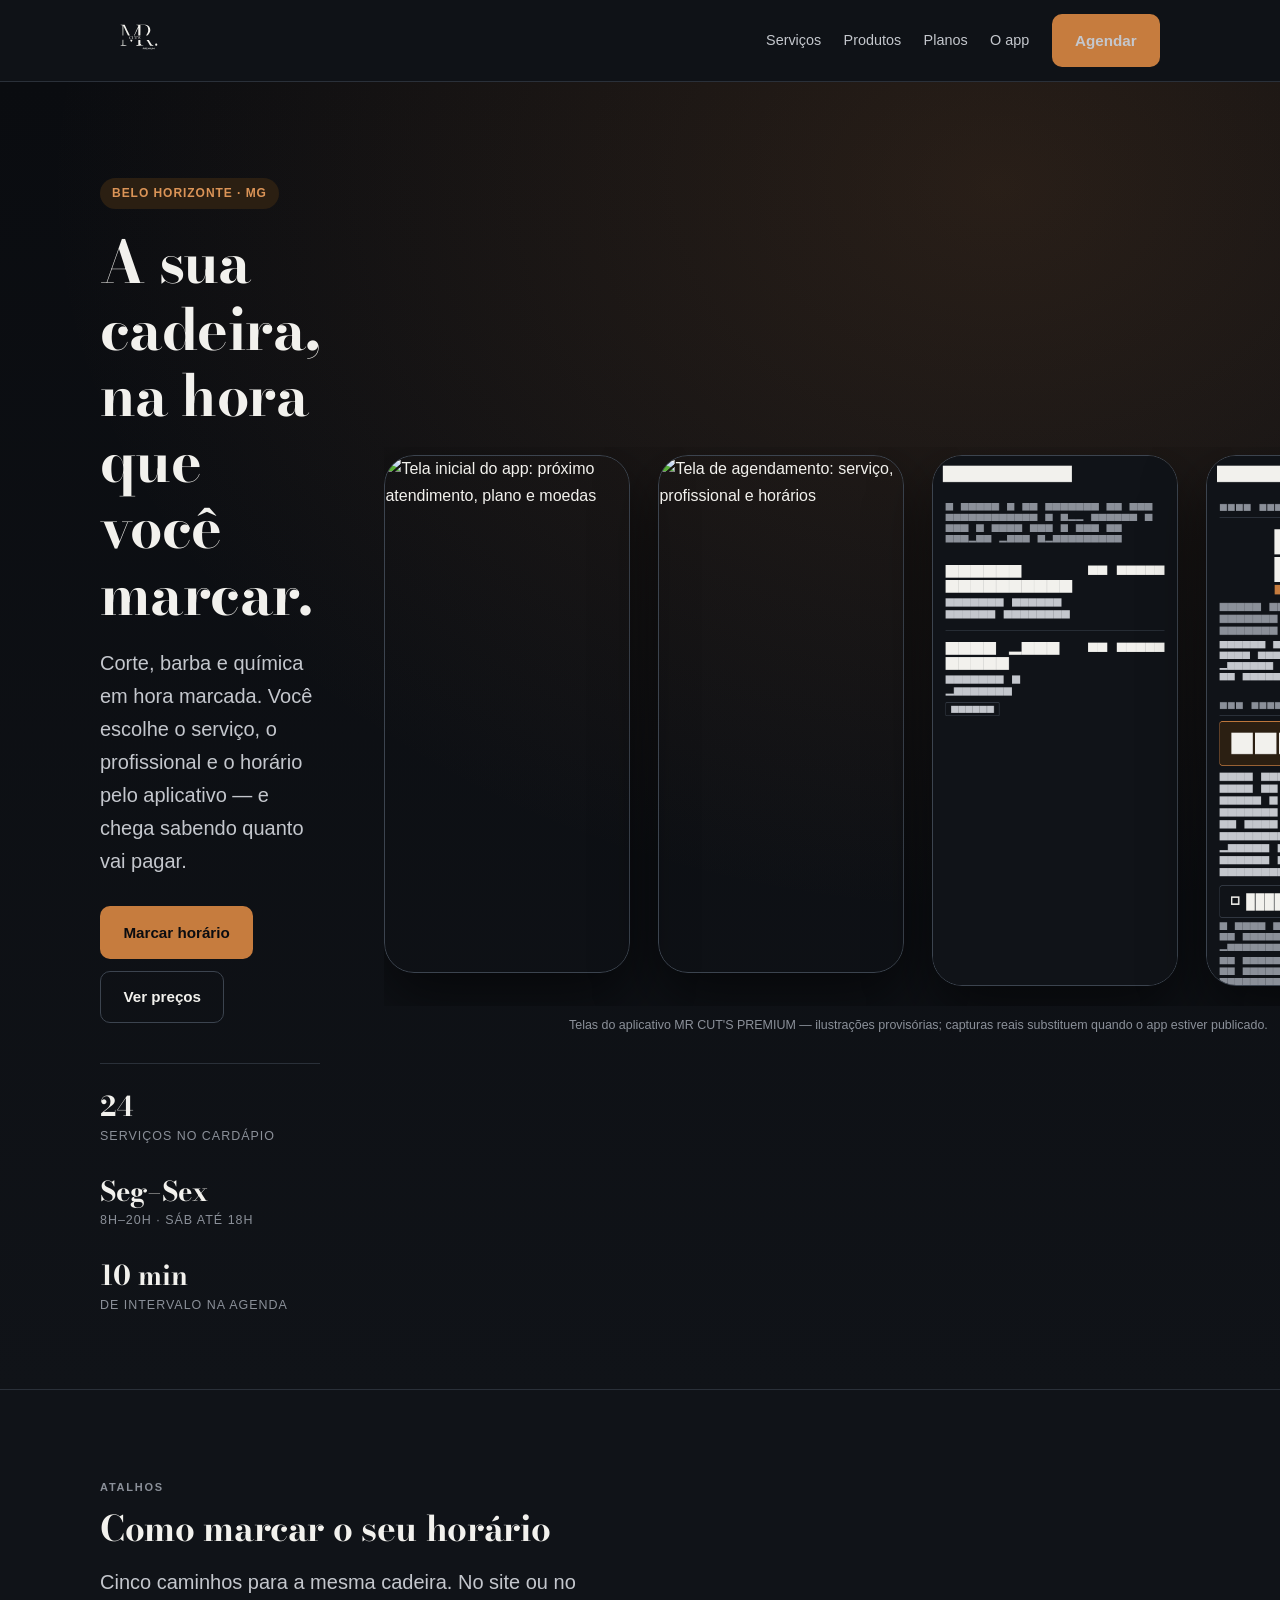
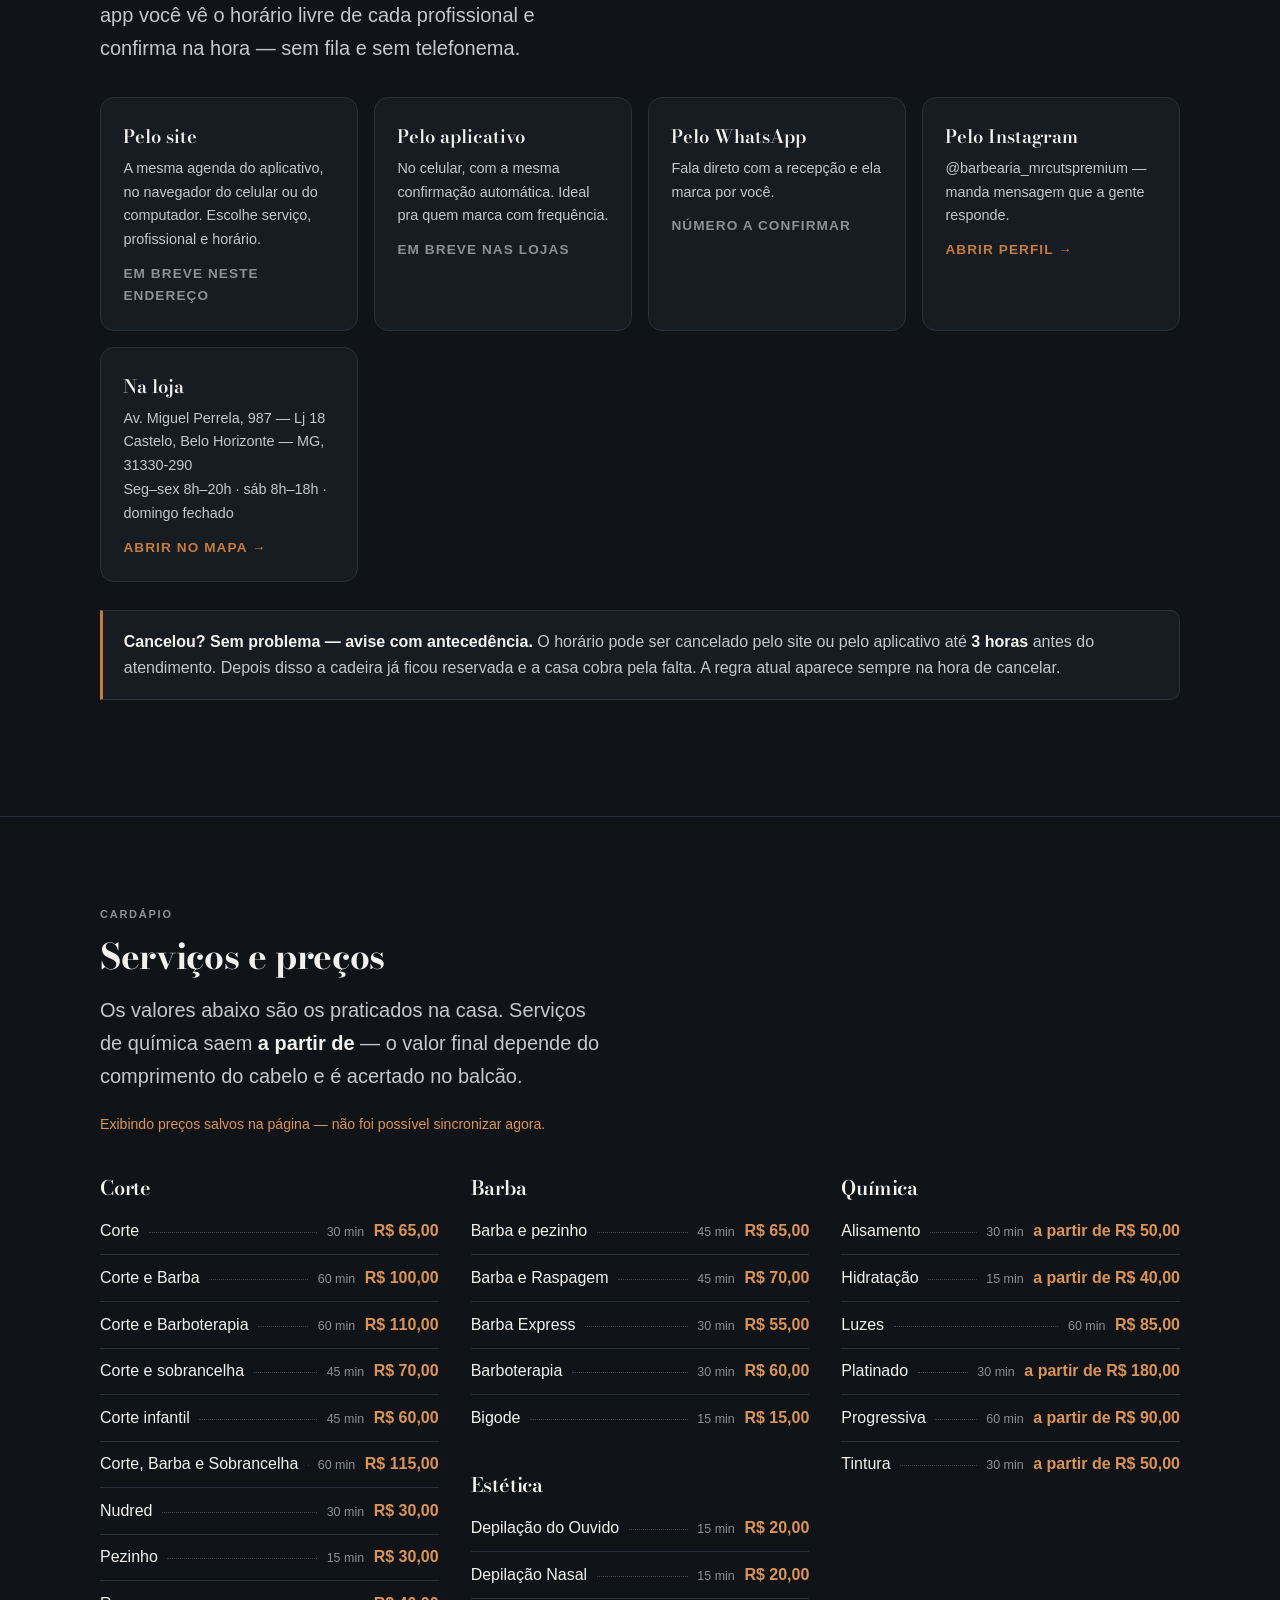
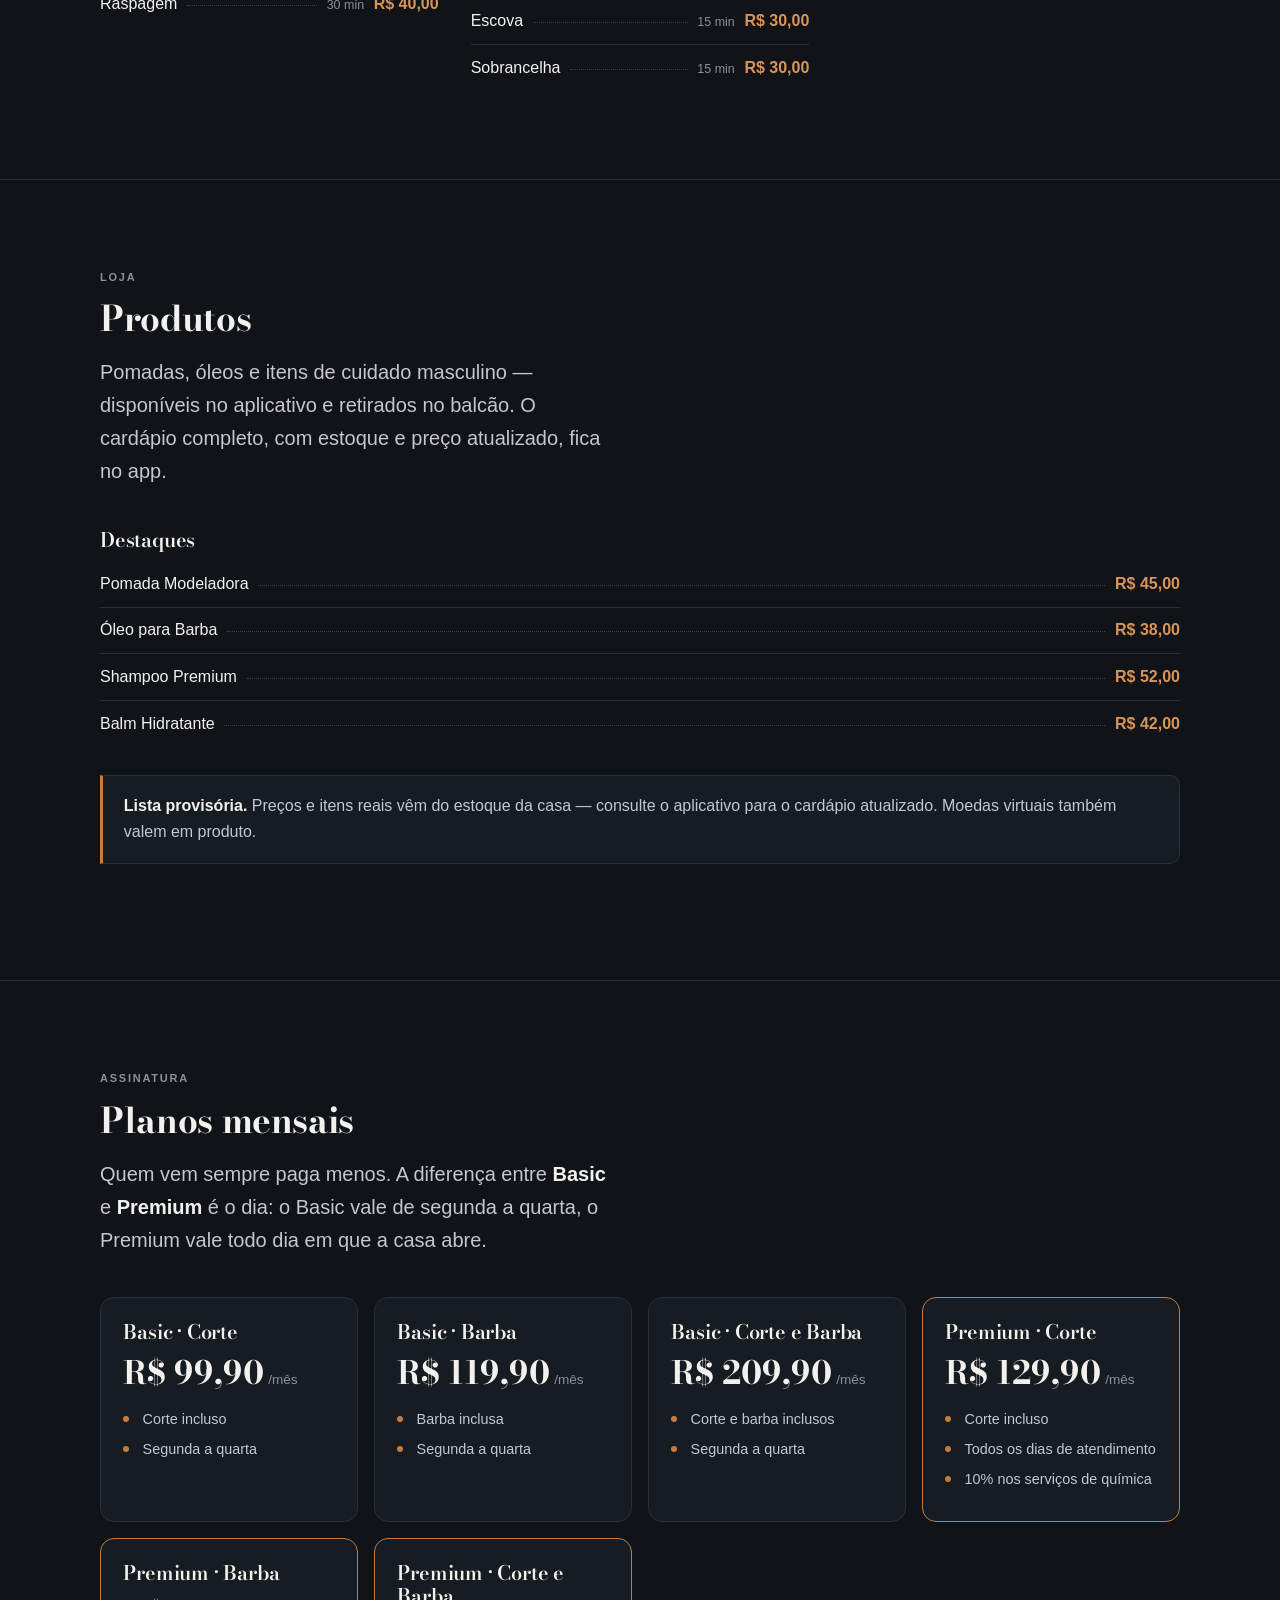
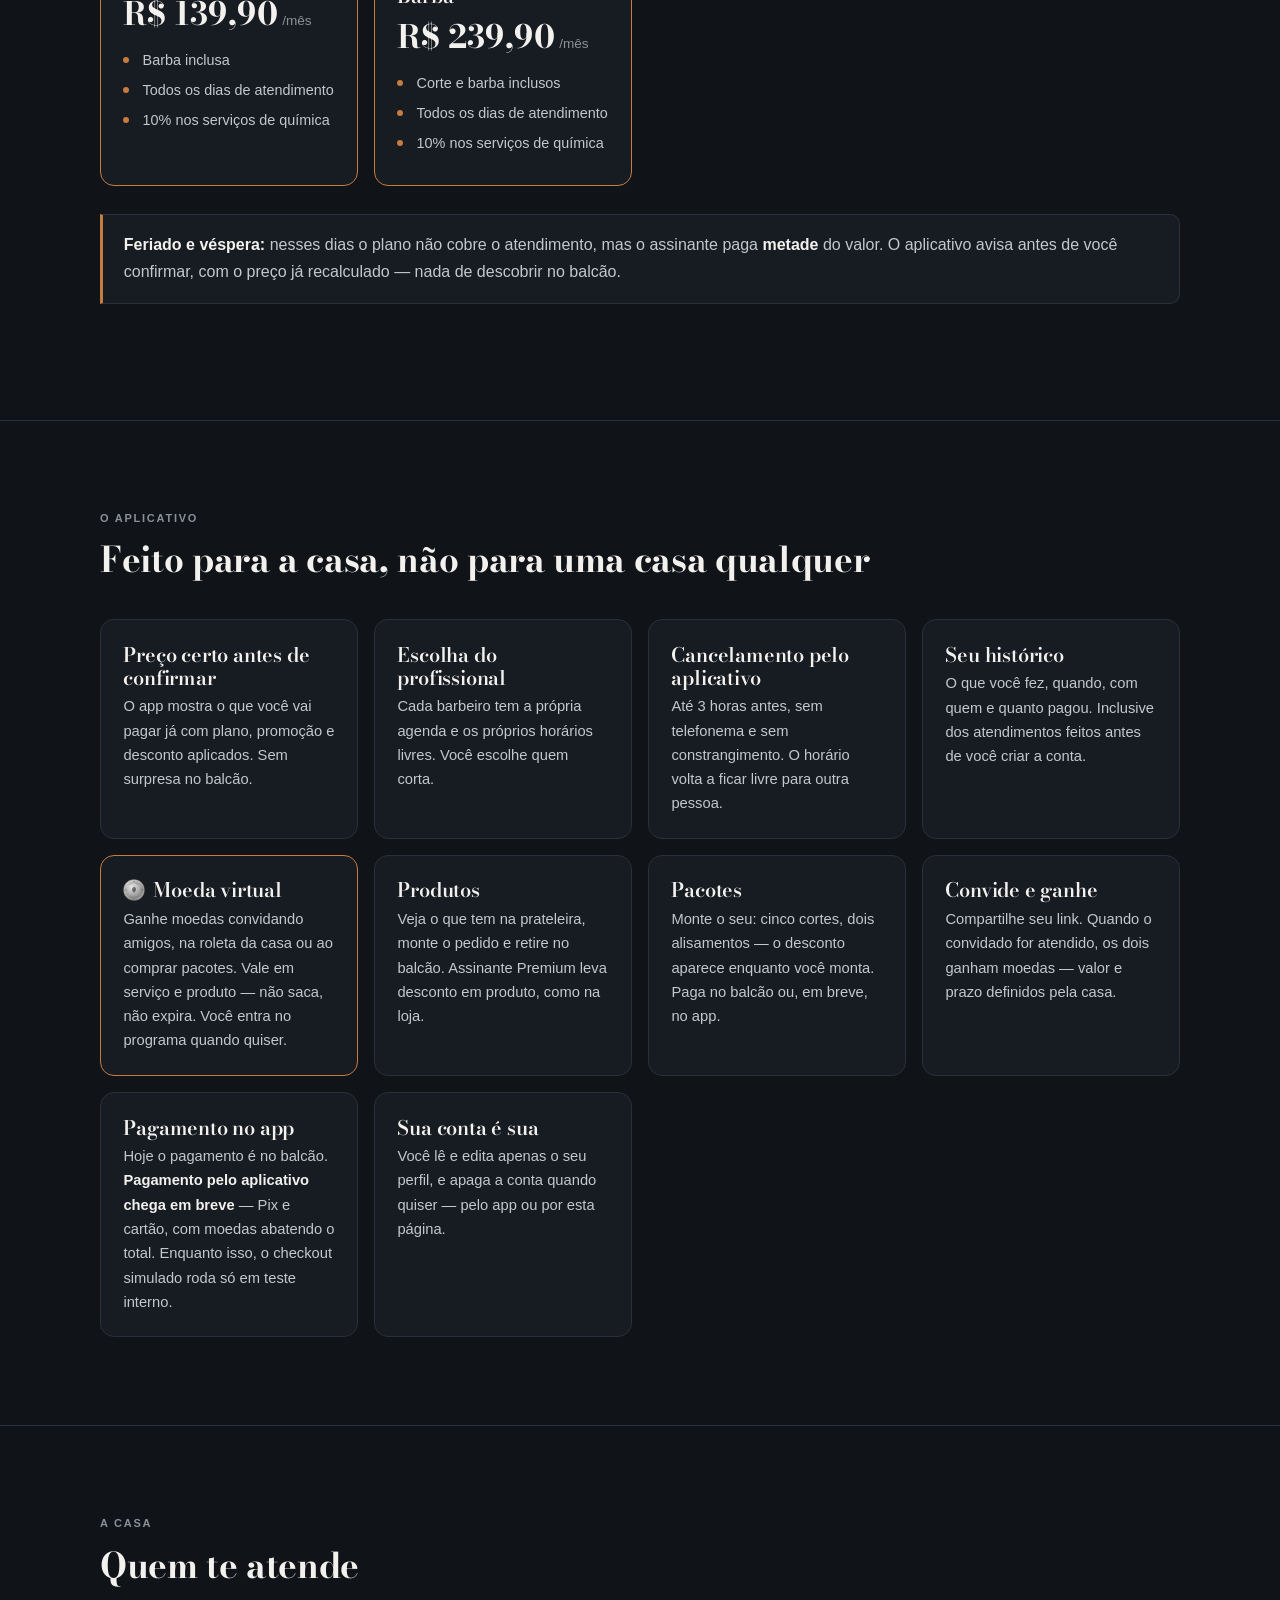
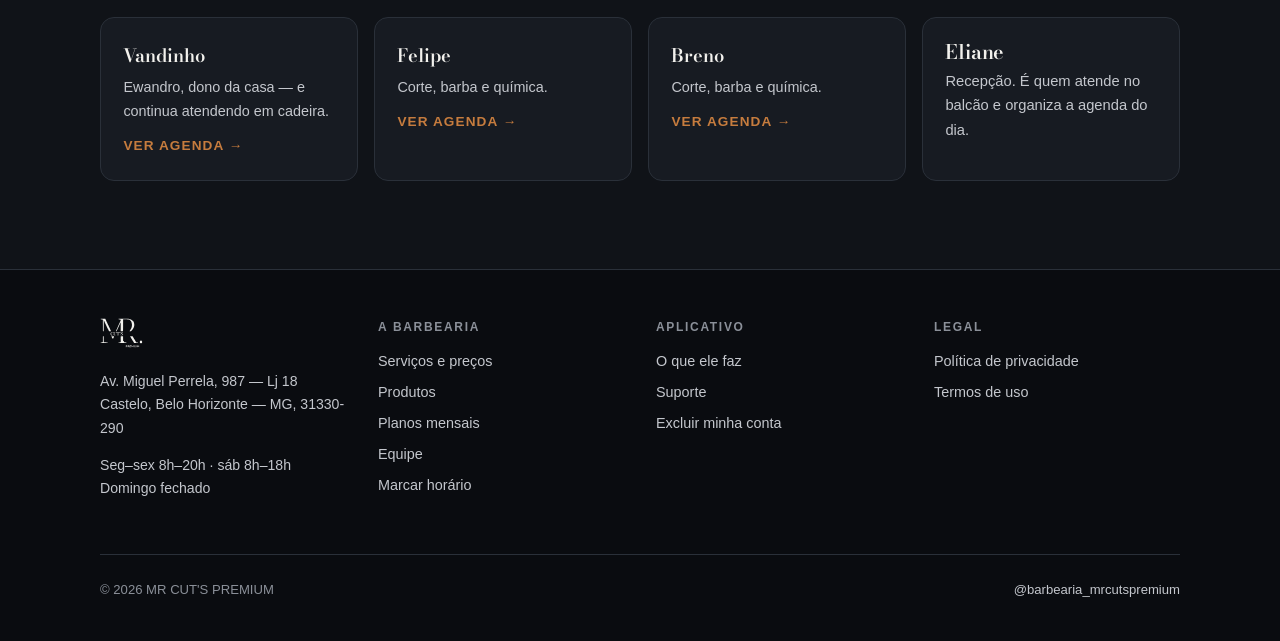
==== commit b3c76c17: "Atualiza a moeda virtual da landing para o PNG da marca. Alinha o ícone e a captura da tela de moeda" ====
--- a/index.html
+++ b/index.html
@@ -361,7 +361,7 @@
         atendimentos feitos antes de você criar a conta.</p>
       </div>
       <div class="cartao cartao-destaque">
-        <h3><img class="icone-moeda" src="assets/moeda-virtual.svg" width="22" height="22" alt=""> Moeda virtual</h3>
+        <h3><img class="icone-moeda" src="assets/moeda-virtual.png" width="22" height="22" alt=""> Moeda virtual</h3>
         <p>Ganhe moedas convidando amigos, na roleta da casa ou ao comprar
         pacotes. Vale em serviço e produto &mdash; não saca, não expira. Você
         entra no programa quando quiser.</p>
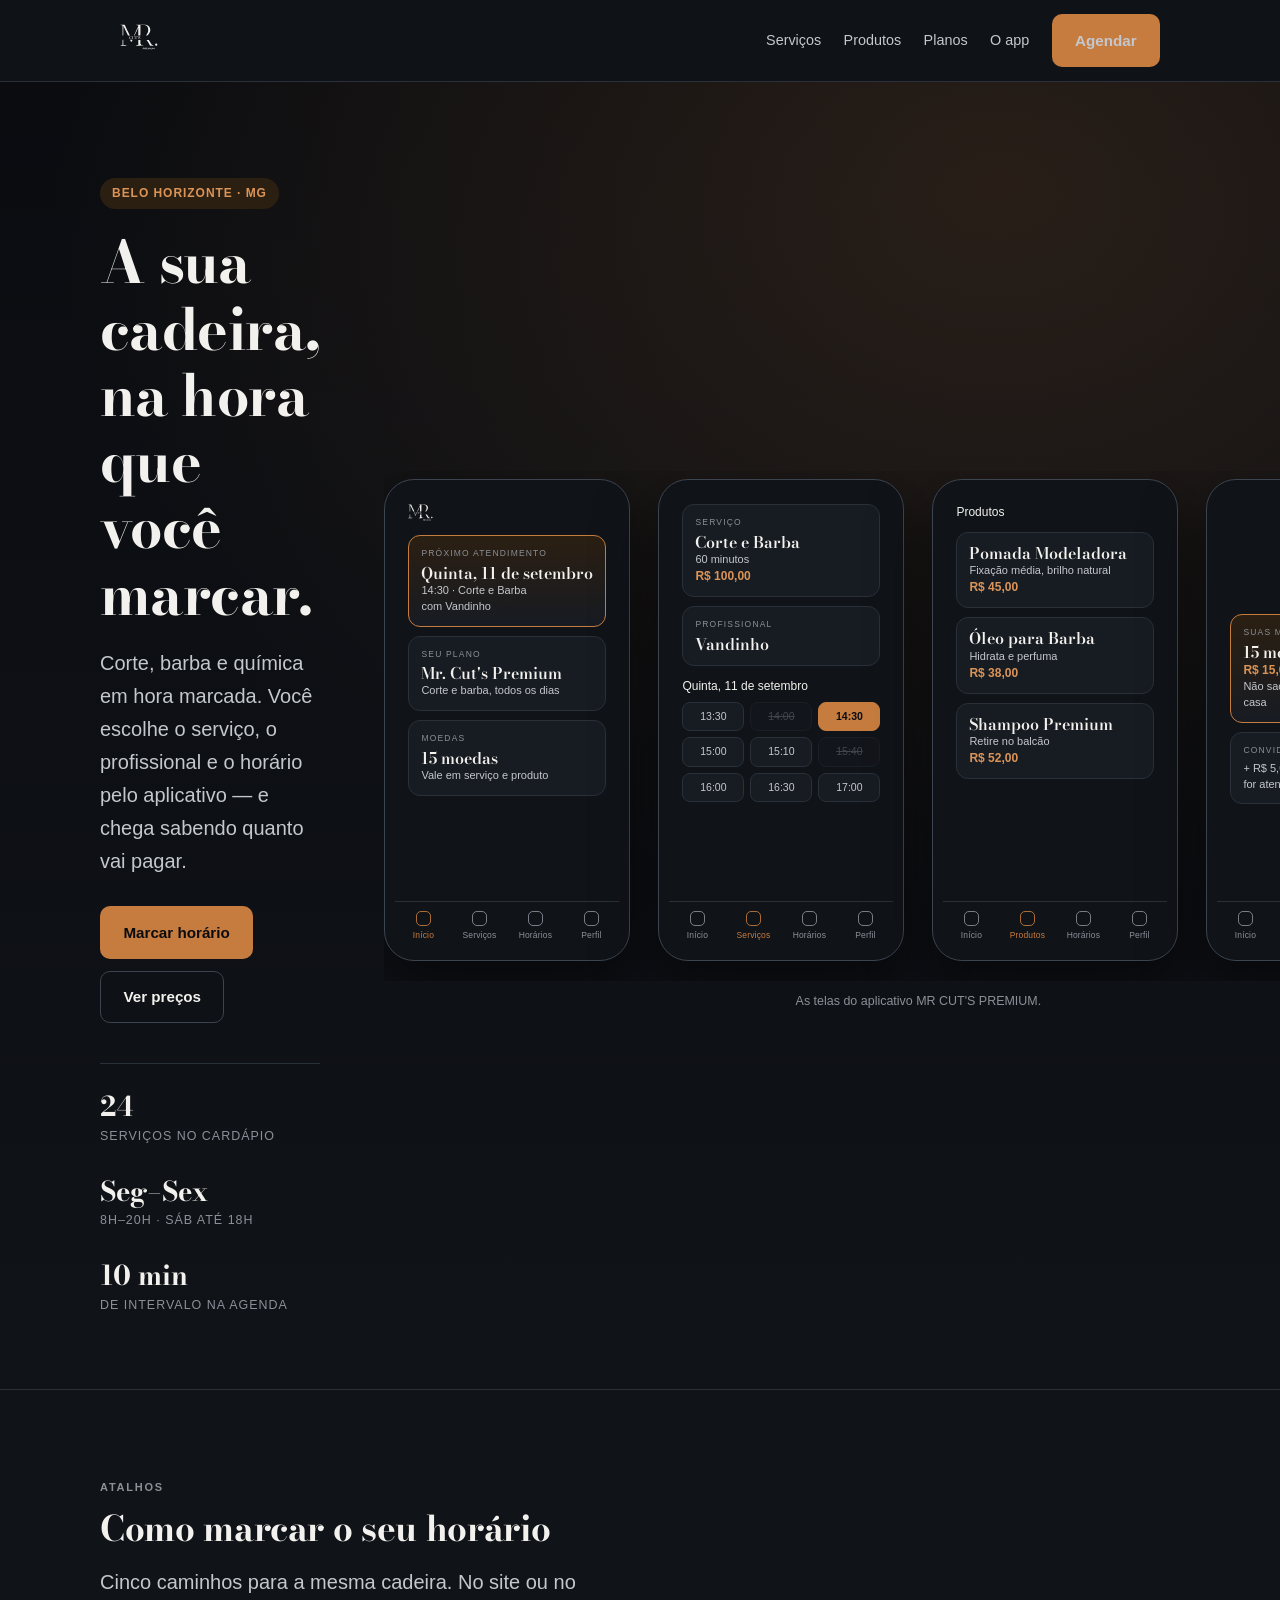
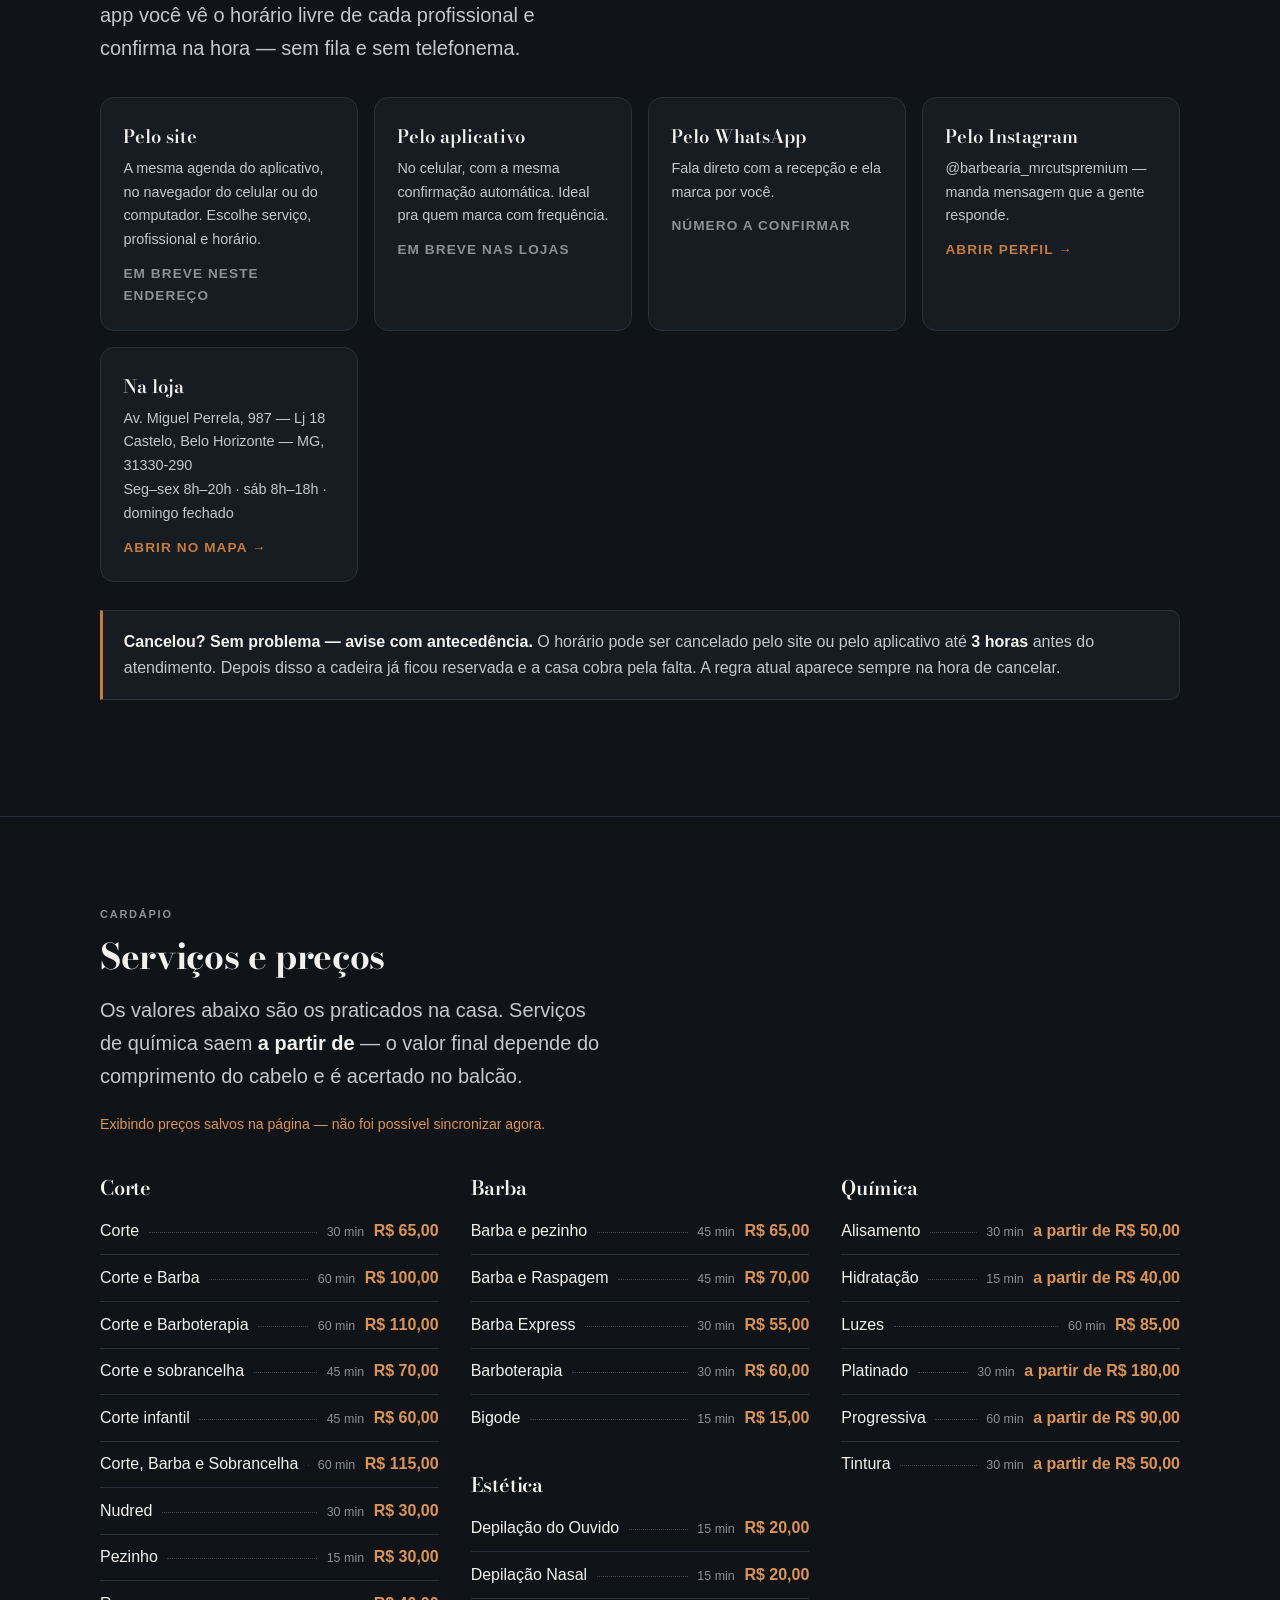
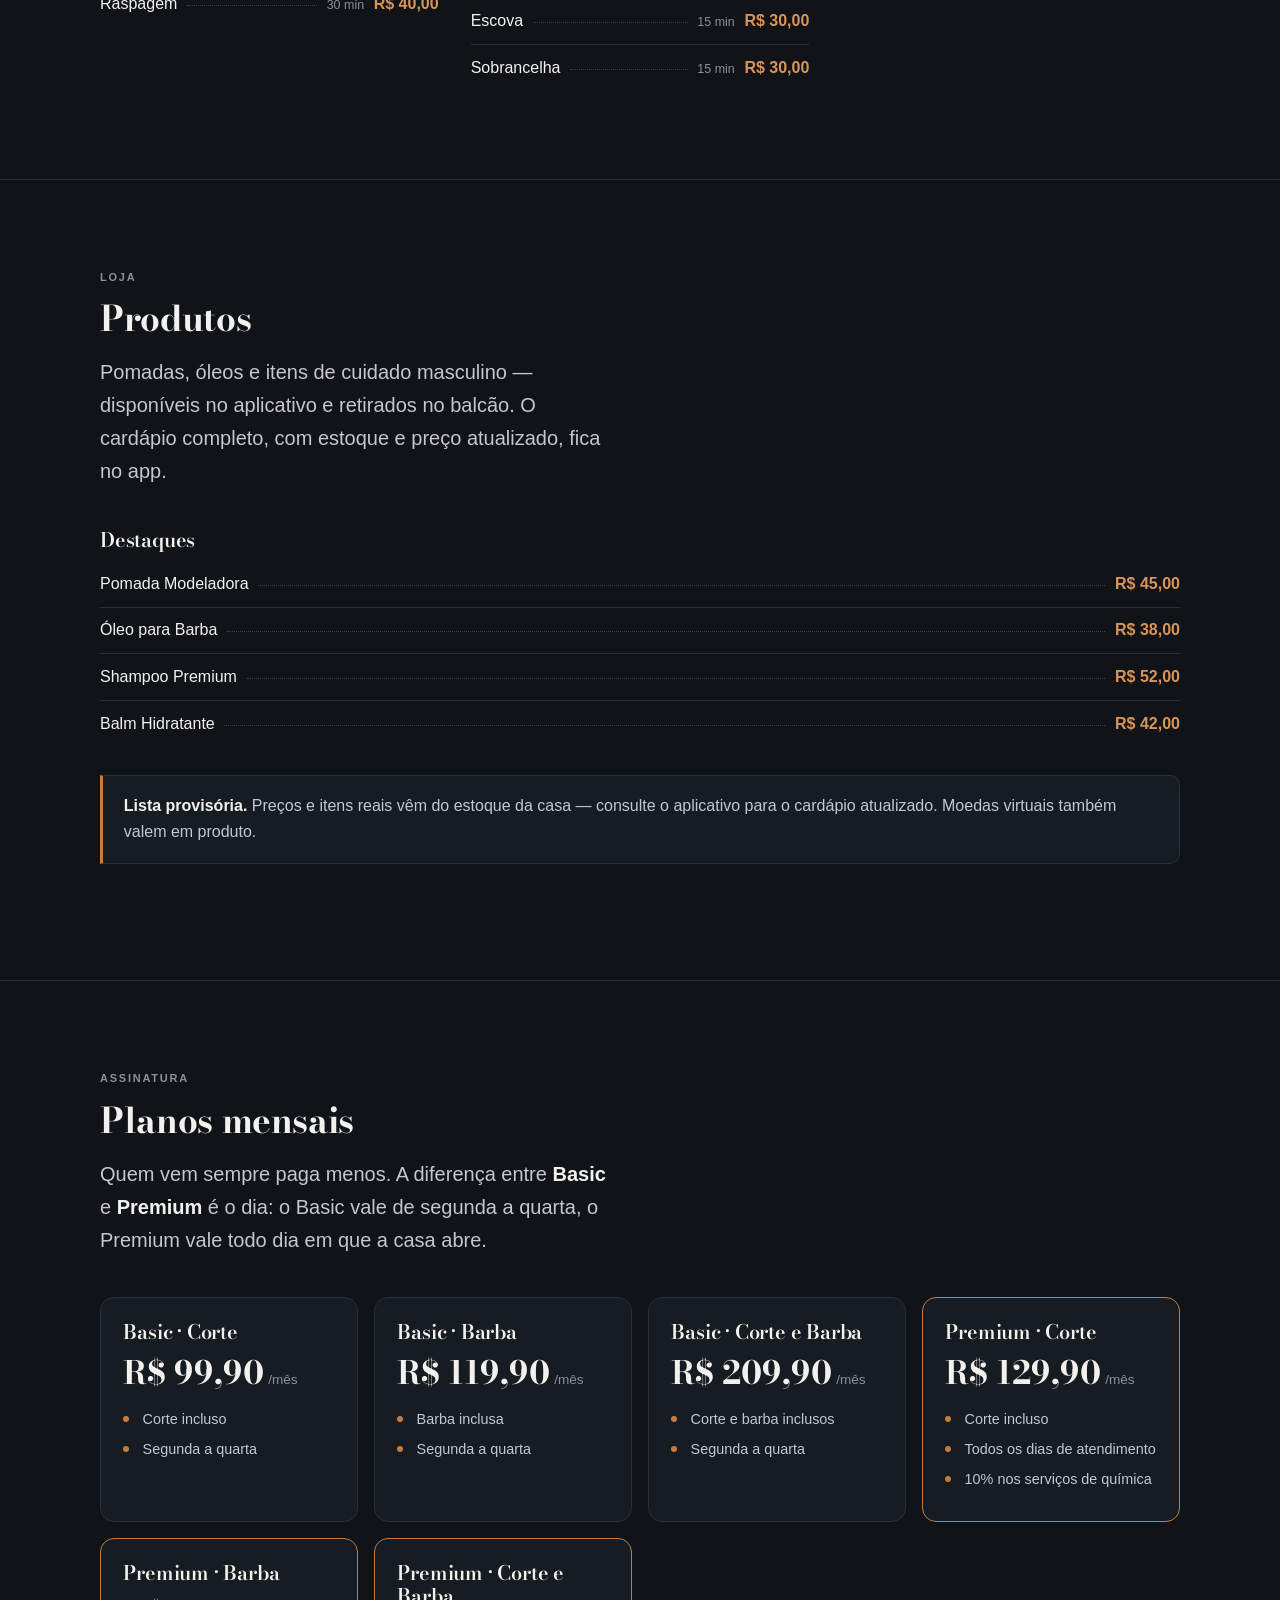
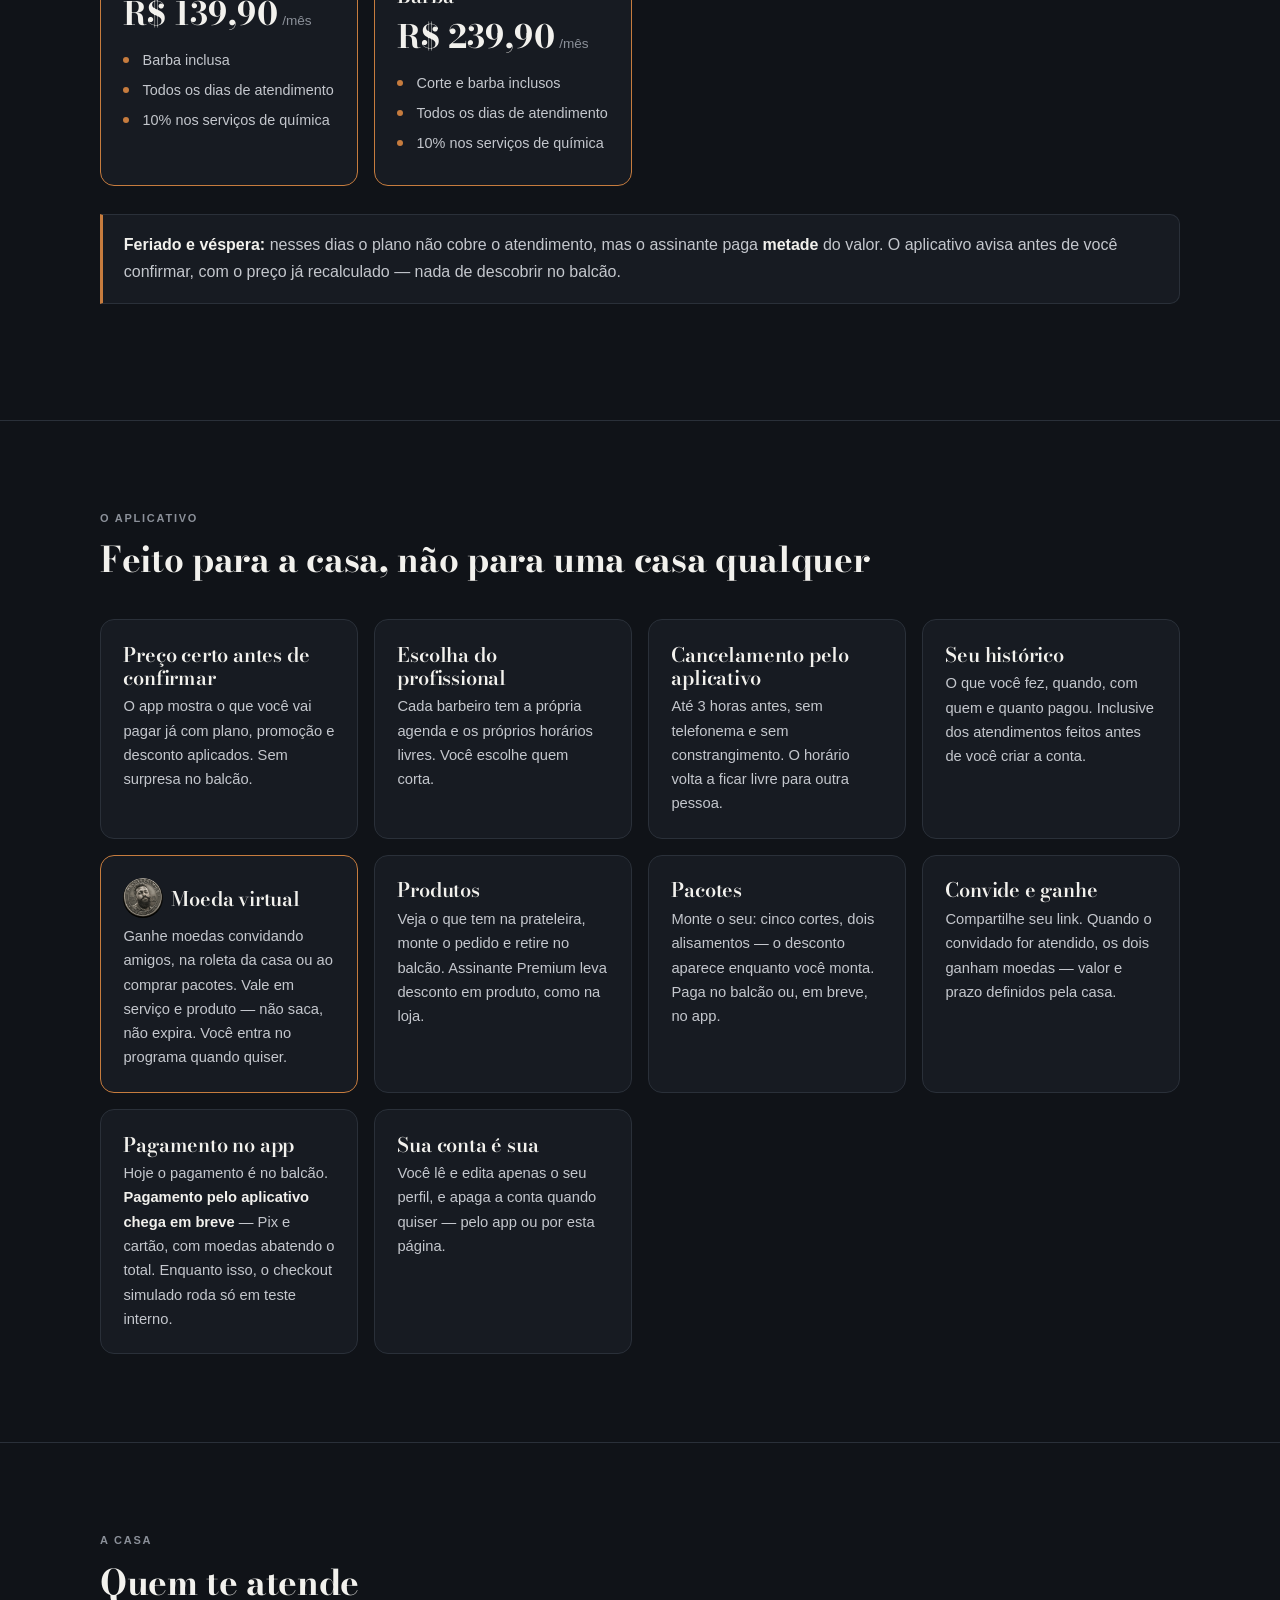
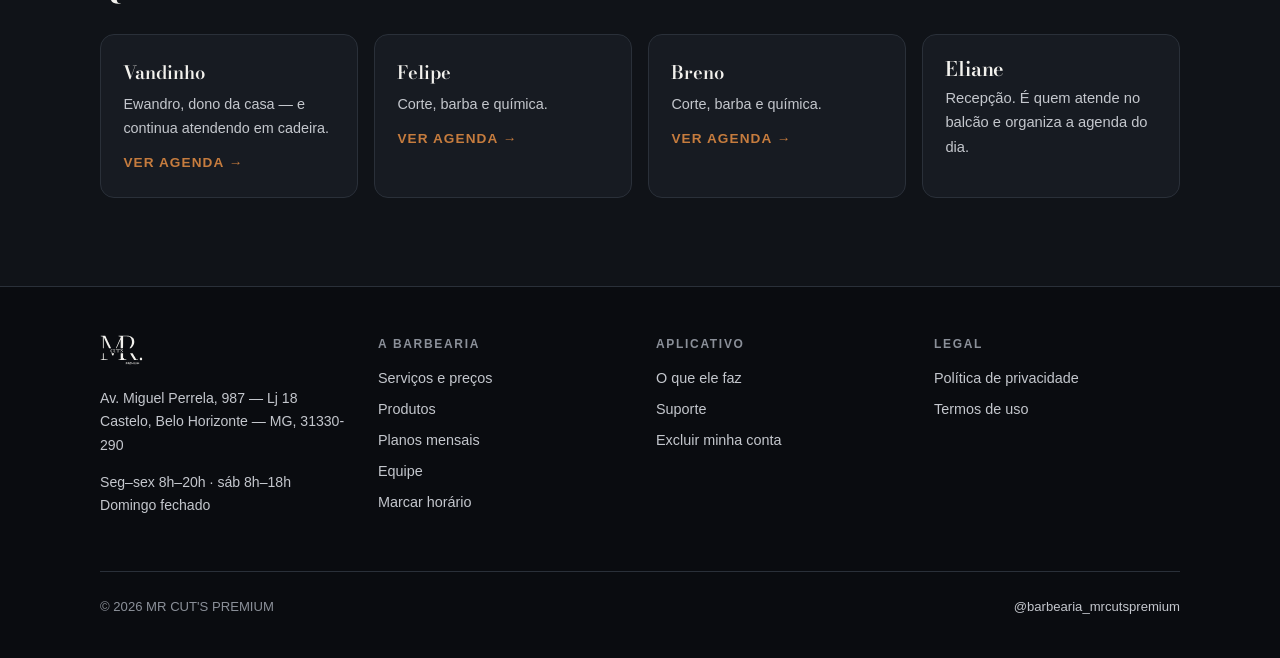
==== commit 1b86decc: "Volta o hero para mocks HTML e usa a moeda original do dono. As capturas de teste Flutter saíram ile" ====
--- a/index.html
+++ b/index.html
@@ -67,31 +67,130 @@
       </div>
     </div>
 
-    <!-- Placeholders SVG em assets/app/ — trocar por capturas reais quando
-         o app rodar em aparelho. Mesma paleta e dados do cardápio. -->
+    <!-- Recriação das telas do app: mesma paleta, mesma letra, mesmo
+         cardápio. Não são fotografias — captura de aparelho entra quando
+         houver uma boa o bastante para substituir. -->
     <div>
       <div class="telas">
-        <figure class="aparelho aparelho-svg">
-          <img src="assets/app/tela-home.svg" width="246" height="520"
-               alt="Tela inicial do app: próximo atendimento, plano e moedas">
-        </figure>
-        <figure class="aparelho aparelho-svg">
-          <img src="assets/app/tela-agenda.svg" width="246" height="520"
-               alt="Tela de agendamento: serviço, profissional e horários">
-        </figure>
-        <figure class="aparelho aparelho-svg some-no-celular">
-          <img src="assets/app/tela-produtos.png" width="246" height="520"
-               alt="Tela de produtos do app"
-               onerror="this.onerror=null;this.src='assets/app/tela-produtos.svg'">
-        </figure>
-        <figure class="aparelho aparelho-svg some-no-celular">
-          <img src="assets/app/tela-moeda.png" width="246" height="520"
-               alt="Tela de moedas virtuais do app"
-               onerror="this.onerror=null;this.src='assets/app/tela-moeda.svg'">
-        </figure>
-      </div>
-      <p class="legenda-tela">Telas do aplicativo MR CUT'S PREMIUM &mdash; ilustrações
-        provisórias; capturas reais substituem quando o app estiver publicado.</p>
+        <div class="aparelho" aria-hidden="true">
+          <div class="aparelho-tela">
+            <div class="aparelho-corpo">
+              <img class="aparelho-marca" src="assets/marca.svg" alt="">
+              <div class="cartao-app acento">
+                <div class="rot">Próximo atendimento</div>
+                <div class="tit">Quinta, 11 de setembro</div>
+                <div class="sub">14:30 &middot; Corte e Barba</div>
+                <div class="sub">com Vandinho</div>
+              </div>
+              <div class="cartao-app">
+                <div class="rot">Seu plano</div>
+                <div class="tit">Mr. Cut's Premium</div>
+                <div class="sub">Corte e barba, todos os dias</div>
+              </div>
+              <div class="cartao-app">
+                <div class="rot">Moedas</div>
+                <div class="tit">15 moedas</div>
+                <div class="sub">Vale em serviço e produto</div>
+              </div>
+            </div>
+            <div class="aparelho-barra">
+              <span class="ativo">Início</span>
+              <span>Serviços</span>
+              <span>Horários</span>
+              <span>Perfil</span>
+            </div>
+          </div>
+        </div>
+
+        <div class="aparelho" aria-hidden="true">
+          <div class="aparelho-tela">
+            <div class="aparelho-corpo">
+              <div class="cartao-app">
+                <div class="rot">Serviço</div>
+                <div class="tit">Corte e Barba</div>
+                <div class="sub">60 minutos</div>
+                <div class="preco">R$ 100,00</div>
+              </div>
+              <div class="cartao-app">
+                <div class="rot">Profissional</div>
+                <div class="tit">Vandinho</div>
+              </div>
+              <div class="rot" style="margin:12px 0 7px">Quinta, 11 de setembro</div>
+              <div class="grade-horas">
+                <span>13:30</span>
+                <span class="ocupada">14:00</span>
+                <span class="escolhida">14:30</span>
+                <span>15:00</span>
+                <span>15:10</span>
+                <span class="ocupada">15:40</span>
+                <span>16:00</span>
+                <span>16:30</span>
+                <span>17:00</span>
+              </div>
+            </div>
+            <div class="aparelho-barra">
+              <span>Início</span>
+              <span class="ativo">Serviços</span>
+              <span>Horários</span>
+              <span>Perfil</span>
+            </div>
+          </div>
+        </div>
+
+        <div class="aparelho some-no-celular" aria-hidden="true">
+          <div class="aparelho-tela">
+            <div class="aparelho-corpo">
+              <div class="tit" style="margin-bottom:10px">Produtos</div>
+              <div class="cartao-app">
+                <div class="tit">Pomada Modeladora</div>
+                <div class="sub">Fixação média, brilho natural</div>
+                <div class="preco">R$ 45,00</div>
+              </div>
+              <div class="cartao-app">
+                <div class="tit">Óleo para Barba</div>
+                <div class="sub">Hidrata e perfuma</div>
+                <div class="preco">R$ 38,00</div>
+              </div>
+              <div class="cartao-app">
+                <div class="tit">Shampoo Premium</div>
+                <div class="sub">Retire no balcão</div>
+                <div class="preco">R$ 52,00</div>
+              </div>
+            </div>
+            <div class="aparelho-barra">
+              <span>Início</span>
+              <span class="ativo">Produtos</span>
+              <span>Horários</span>
+              <span>Perfil</span>
+            </div>
+          </div>
+        </div>
+
+        <div class="aparelho some-no-celular" aria-hidden="true">
+          <div class="aparelho-tela">
+            <div class="aparelho-corpo">
+              <img class="aparelho-moeda" src="assets/moeda-virtual.png" alt="">
+              <div class="cartao-app acento">
+                <div class="rot">Suas moedas</div>
+                <div class="tit">15 moedas</div>
+                <div class="preco">R$ 15,00</div>
+                <div class="sub">Não saca · não expira · vale na casa</div>
+              </div>
+              <div class="cartao-app">
+                <div class="rot">Convide e ganhe</div>
+                <div class="sub">+ R$ 5,00 quando seu convidado for atendido</div>
+              </div>
+            </div>
+            <div class="aparelho-barra">
+              <span>Início</span>
+              <span>Serviços</span>
+              <span class="ativo">Moedas</span>
+              <span>Perfil</span>
+            </div>
+          </div>
+        </div>
+      </div>
+      <p class="legenda-tela">As telas do aplicativo MR CUT'S PREMIUM.</p>
     </div>
   </div>
 </section>
@@ -361,7 +460,7 @@
         atendimentos feitos antes de você criar a conta.</p>
       </div>
       <div class="cartao cartao-destaque">
-        <h3><img class="icone-moeda" src="assets/moeda-virtual.png" width="22" height="22" alt=""> Moeda virtual</h3>
+        <h3><img class="icone-moeda" src="assets/moeda-virtual.png" width="40" height="40" alt=""> Moeda virtual</h3>
         <p>Ganhe moedas convidando amigos, na roleta da casa ou ao comprar
         pacotes. Vale em serviço e produto &mdash; não saca, não expira. Você
         entra no programa quando quiser.</p>
--- a/estilo.css
+++ b/estilo.css
@@ -394,8 +394,8 @@
   scrollbar-width: thin;
 }
 
-/* Recriação das telas, não fotografia: o app ainda não rodou em aparelho.
-   Mesma paleta, mesma tipografia e os mesmos dados do cardápio real. */
+/* Recriação das telas, não fotografia. Mesma paleta, mesma tipografia
+   e os mesmos dados do cardápio real. */
 .aparelho {
   flex: none;
   width: 246px;
@@ -407,22 +407,6 @@
   margin: 0;
 }
 
-.aparelho-svg {
-  padding: 0;
-  overflow: hidden;
-  background: transparent;
-  border: 0;
-  box-shadow: 0 24px 60px rgba(0, 0, 0, 0.55);
-}
-
-.aparelho-svg img {
-  display: block;
-  width: 246px;
-  height: auto;
-  border-radius: 30px;
-  border: 1px solid var(--linha-forte);
-}
-
 .aparelho-tela {
   border-radius: 22px;
   background: var(--noite);
@@ -594,6 +578,19 @@
 
 .icone-moeda {
   flex: none;
+  width: 40px;
+  height: 40px;
+  border-radius: 50%;
+  object-fit: cover;
+}
+
+.aparelho-moeda {
+  display: block;
+  width: 88px;
+  height: 88px;
+  border-radius: 50%;
+  object-fit: cover;
+  margin: 8px auto 14px;
 }
 
 .lista-produtos {
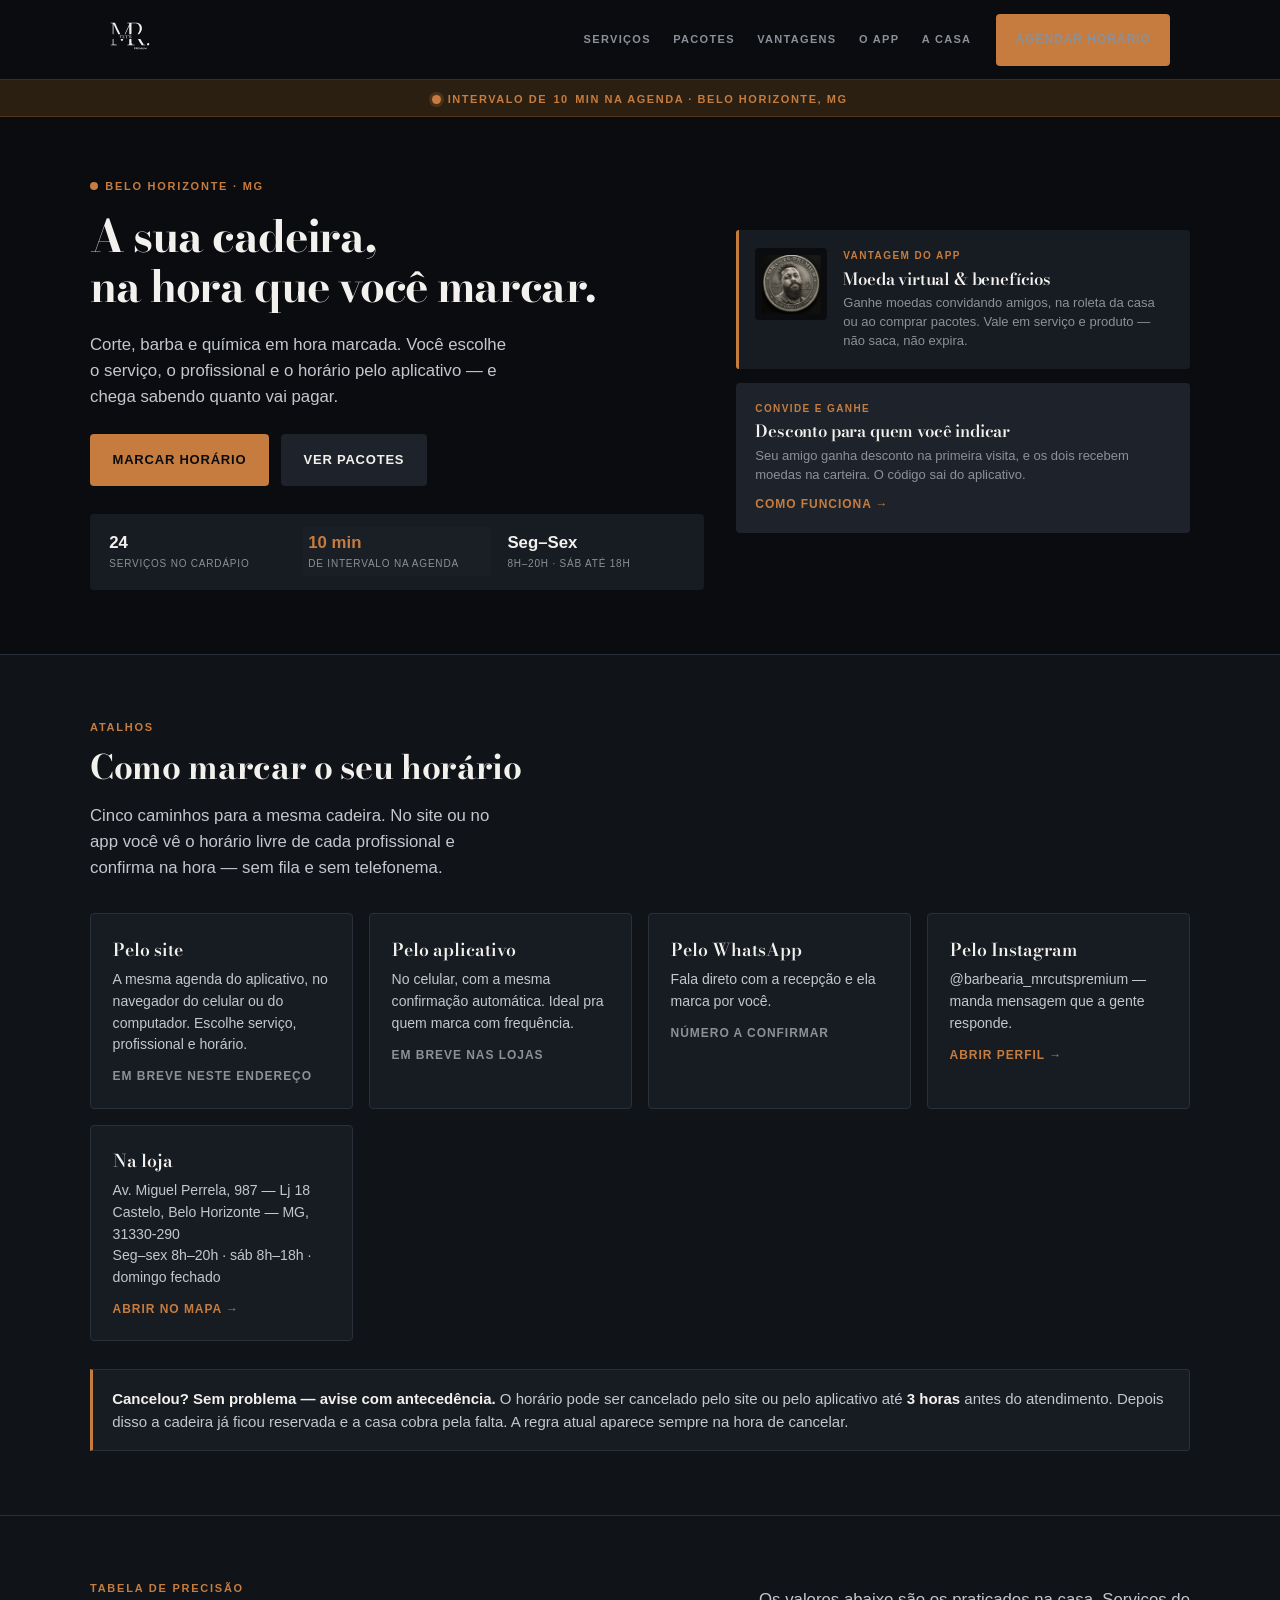
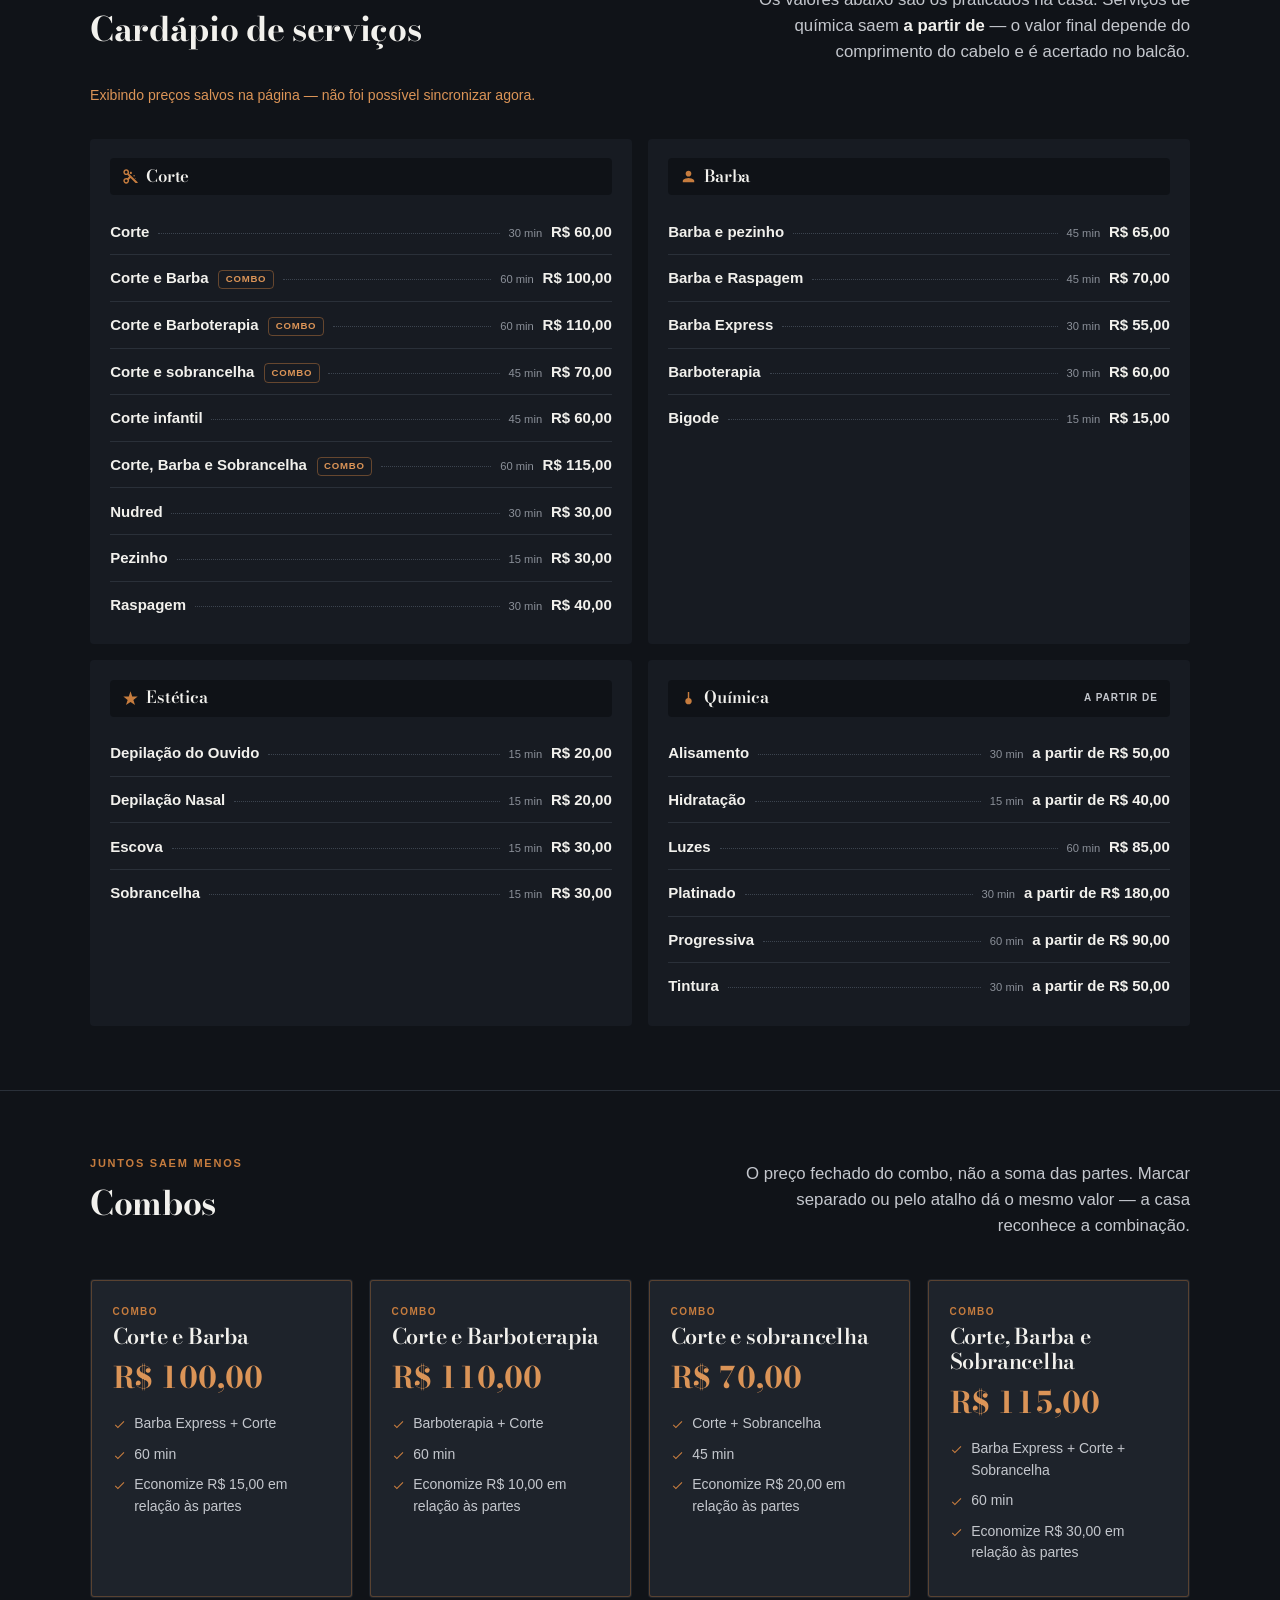
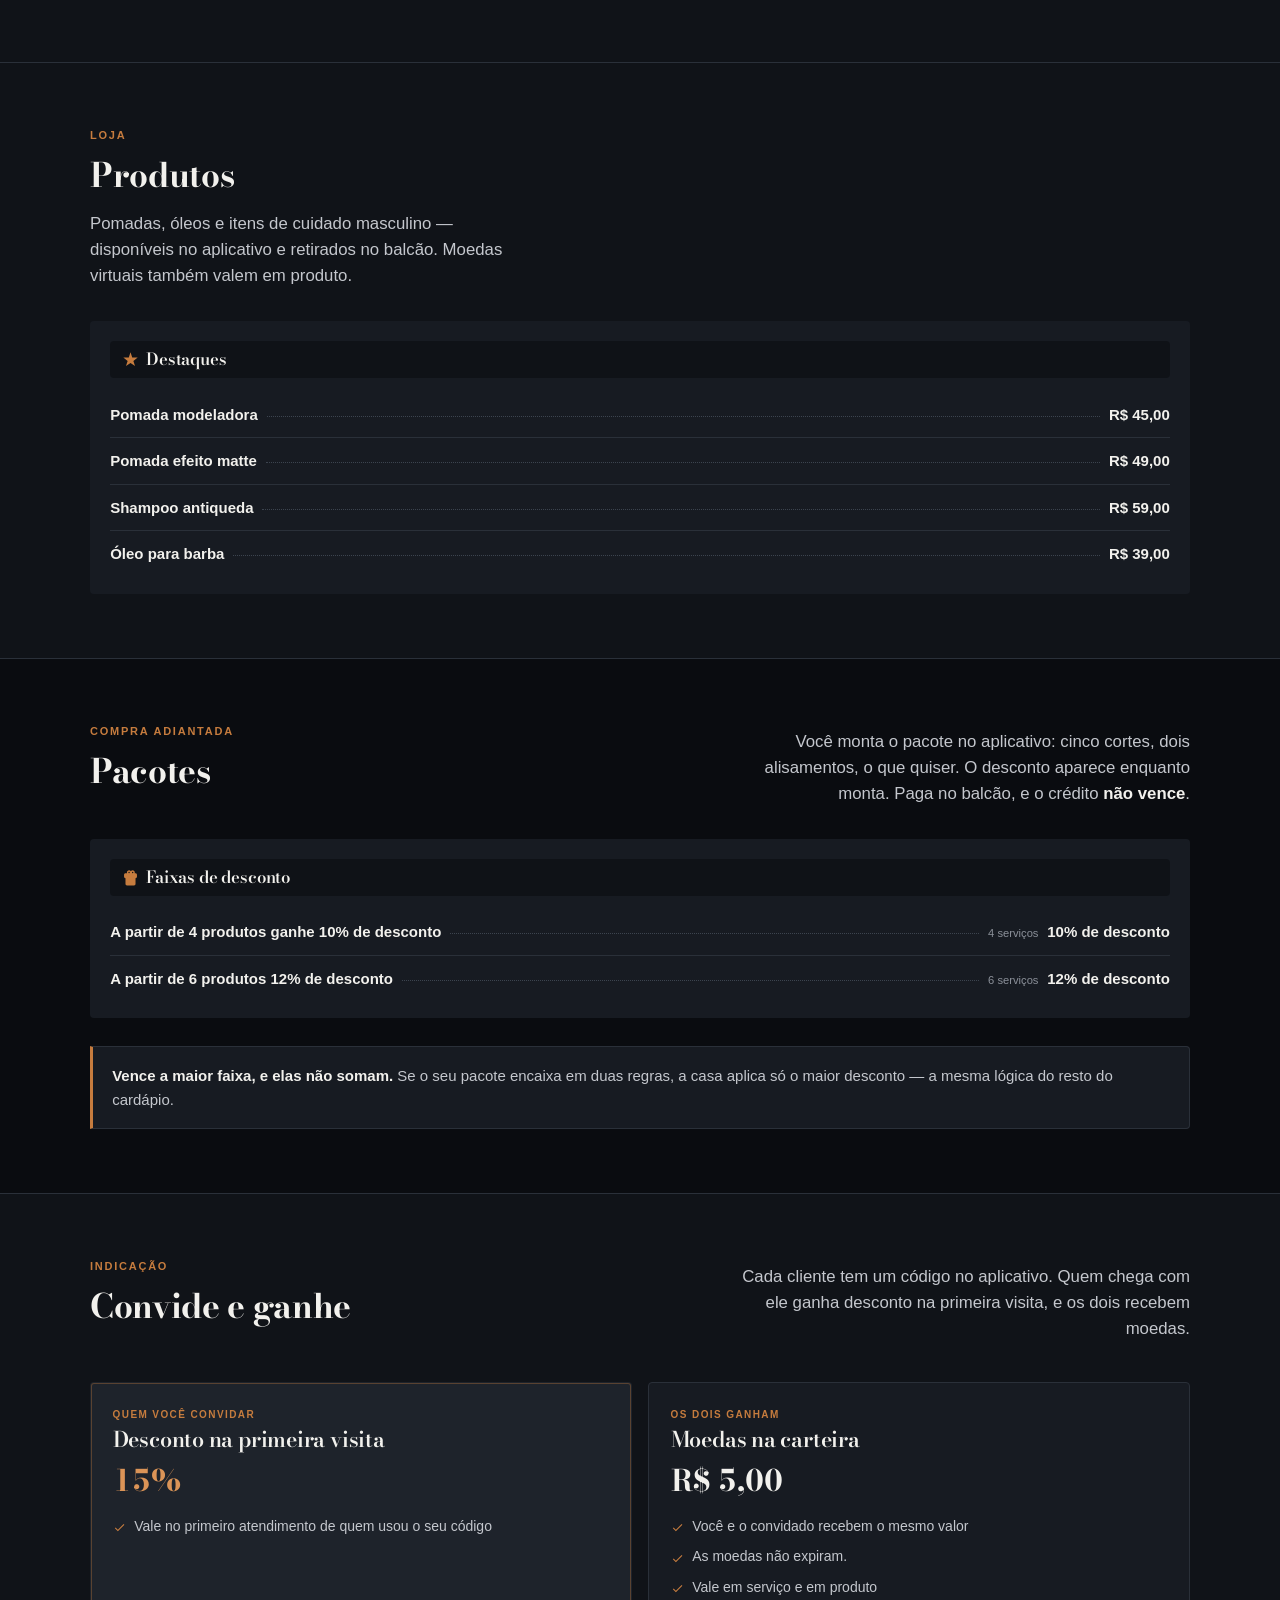
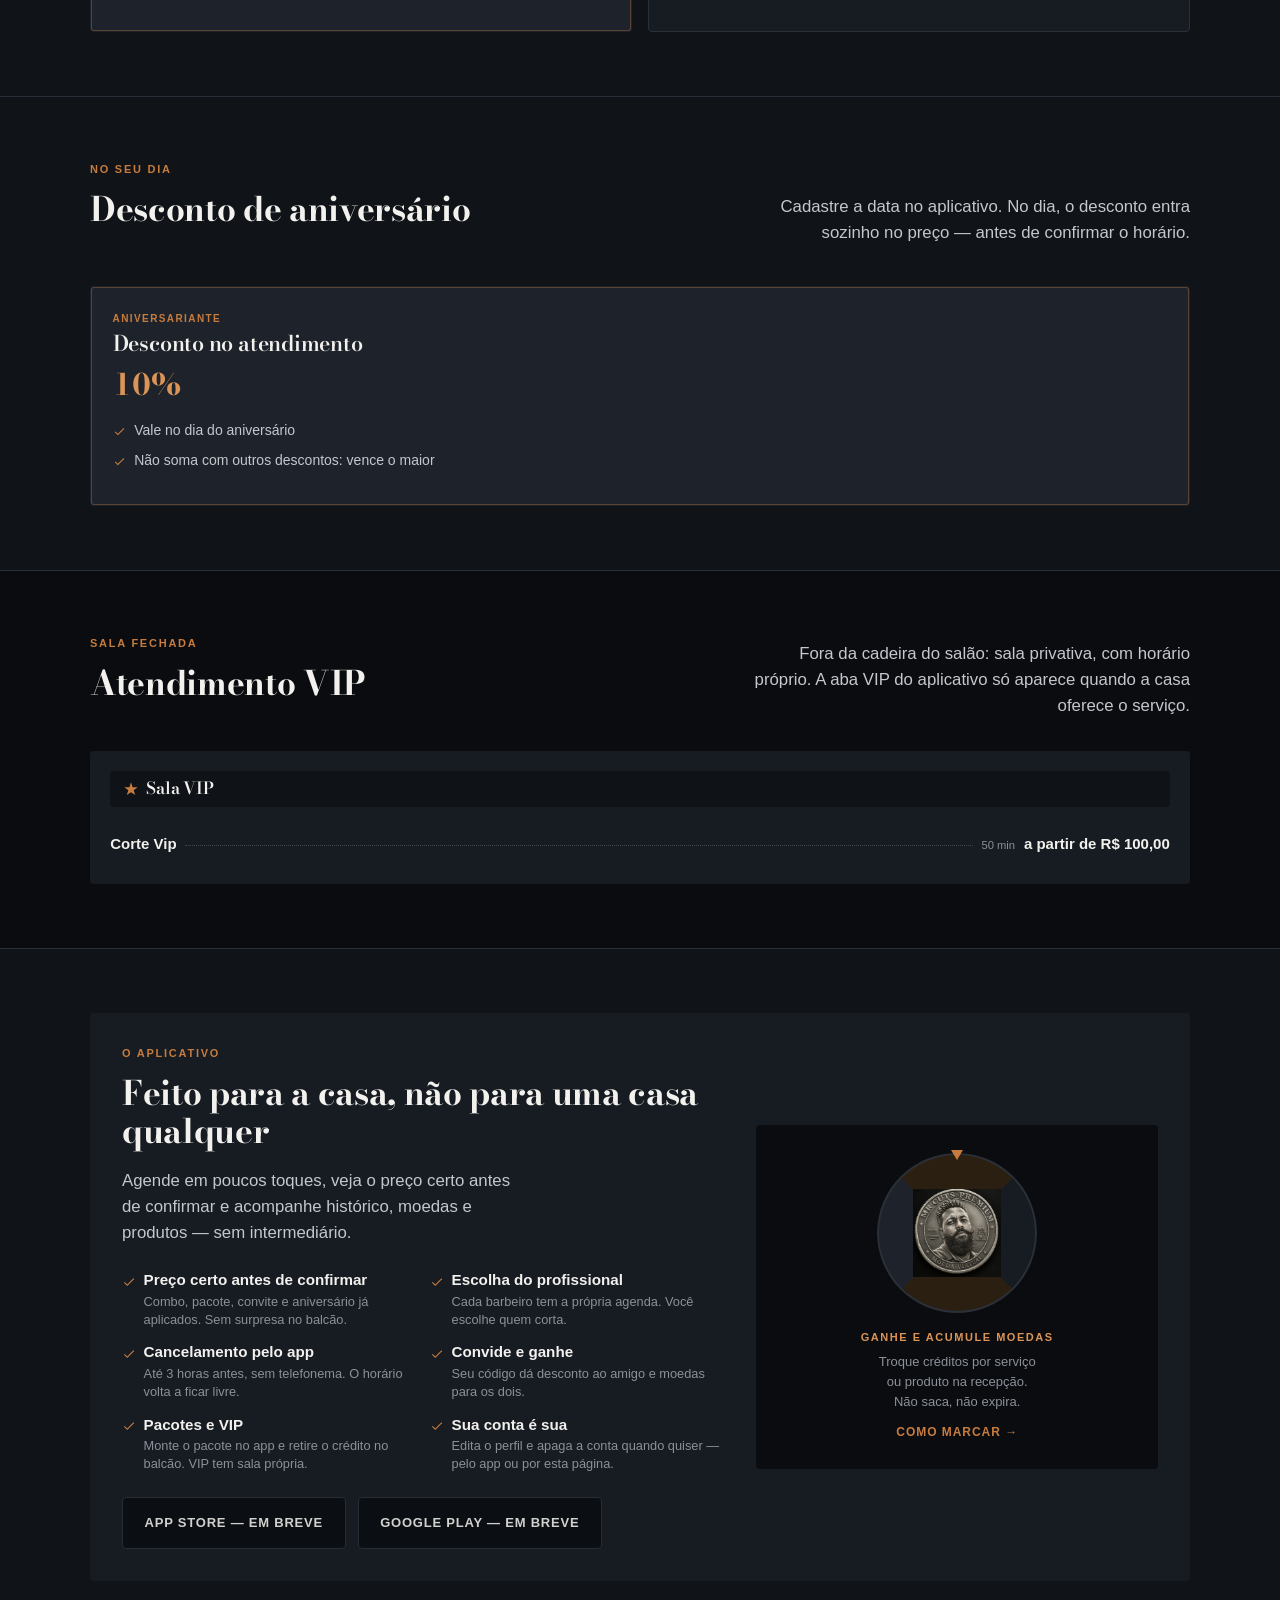
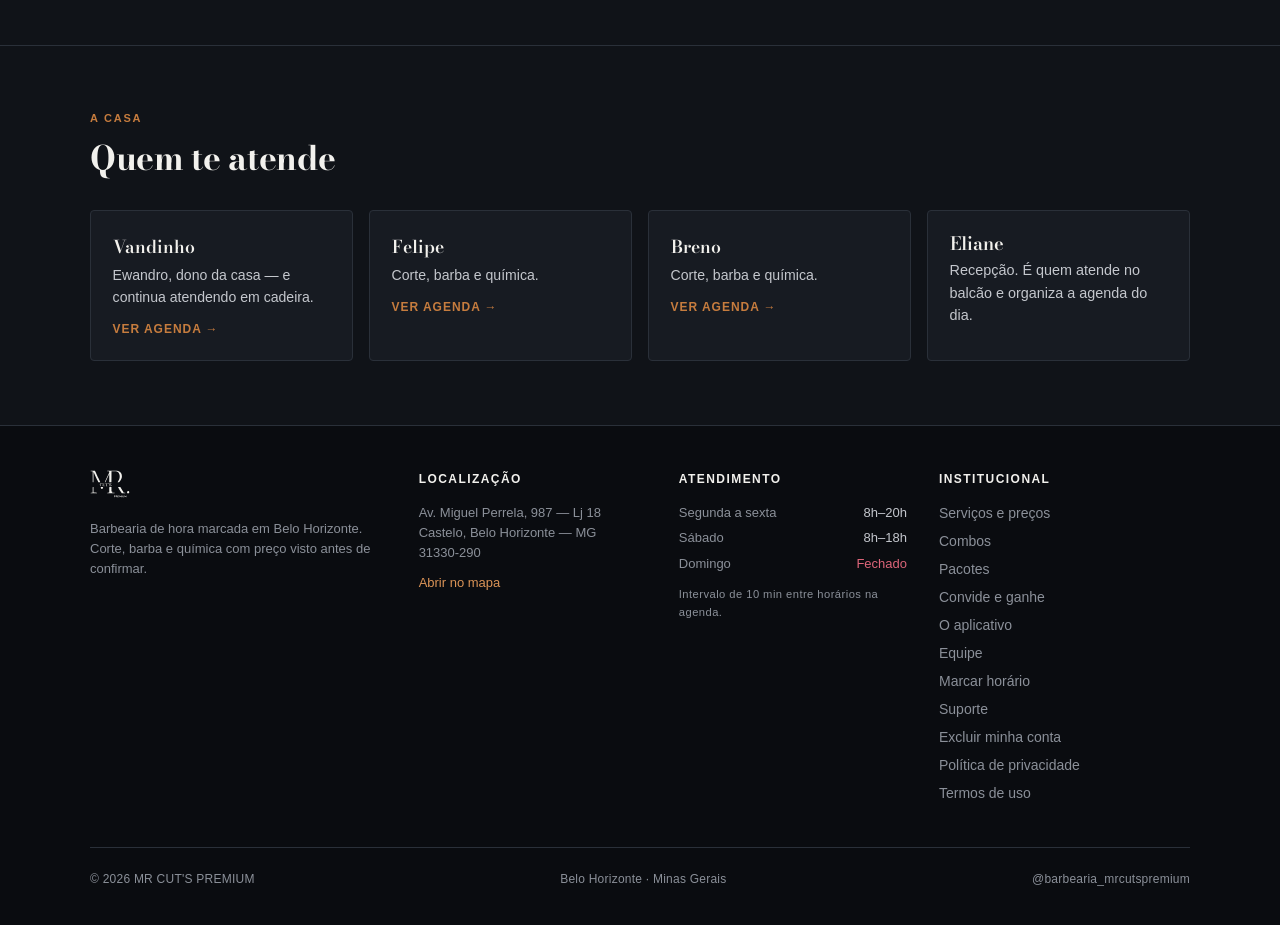
==== commit b5a18e81: "Troca a divulgação de planos por pacotes, combos e vantagens do app, todos lidos do banco. Co-author" ====
--- a/index.html
+++ b/index.html
@@ -24,21 +24,29 @@
     <a href="#topo"><img class="marca" src="assets/marca.svg" alt="MR CUT'S PREMIUM"></a>
     <nav>
       <a class="some-no-celular" href="#servicos">Serviços</a>
-      <a class="some-no-celular" href="#produtos">Produtos</a>
-      <a class="some-no-celular" href="#planos">Planos</a>
+      <a class="some-no-celular" href="#pacotes">Pacotes</a>
+      <a class="some-no-celular" href="#convite">Vantagens</a>
       <a class="some-no-celular" href="#app">O app</a>
-      <a class="botao botao-cheio" href="#agendar">Agendar</a>
+      <a class="some-no-celular" href="#equipe">A casa</a>
+      <a class="botao botao-cheio" href="#agendar">Agendar horário</a>
     </nav>
   </div>
 </header>
 
 <main id="topo">
+
+<aside class="faixa-aviso" aria-label="Aviso operacional">
+  <p>
+    <span class="faixa-aviso-ico" aria-hidden="true"></span>
+    Intervalo de <span data-intervalo-min>10</span> min na agenda &middot; Belo Horizonte, MG
+  </p>
+</aside>
 
 <!-- ================================================================ hero -->
 <section class="hero">
   <div class="hero-grade">
-    <div>
-      <span class="selo">Belo Horizonte &middot; MG</span>
+    <div class="hero-texto">
+      <span class="selo"><span class="selo-ponto" aria-hidden="true"></span> Belo Horizonte &middot; MG</span>
       <h1>A sua cadeira,<br>na hora que você marcar.</h1>
       <p class="chamada">
         Corte, barba e química em hora marcada. Você escolhe o serviço, o
@@ -48,149 +56,51 @@
 
       <div class="botoes">
         <a class="botao botao-cheio" href="#agendar">Marcar horário</a>
-        <a class="botao botao-vazado" href="#servicos">Ver preços</a>
+        <a class="botao botao-vazado" href="#pacotes">Ver pacotes</a>
       </div>
 
       <div class="hero-dados">
         <div class="hero-dado">
-          <span class="n">24</span>
+          <span class="n" id="hero-n-servicos">24</span>
           <span class="r">serviços no cardápio</span>
+        </div>
+        <div class="hero-dado hero-dado-destaque">
+          <span class="n"><span data-intervalo-min>10</span> min</span>
+          <span class="r">de intervalo na agenda</span>
         </div>
         <div class="hero-dado">
           <span class="n">Seg&ndash;Sex</span>
           <span class="r">8h–20h · sáb até 18h</span>
         </div>
-        <div class="hero-dado">
-          <span class="n">10 min</span>
-          <span class="r">de intervalo na agenda</span>
-        </div>
-      </div>
-    </div>
-
-    <!-- Recriação das telas do app: mesma paleta, mesma letra, mesmo
-         cardápio. Não são fotografias — captura de aparelho entra quando
-         houver uma boa o bastante para substituir. -->
-    <div>
-      <div class="telas">
-        <div class="aparelho" aria-hidden="true">
-          <div class="aparelho-tela">
-            <div class="aparelho-corpo">
-              <img class="aparelho-marca" src="assets/marca.svg" alt="">
-              <div class="cartao-app acento">
-                <div class="rot">Próximo atendimento</div>
-                <div class="tit">Quinta, 11 de setembro</div>
-                <div class="sub">14:30 &middot; Corte e Barba</div>
-                <div class="sub">com Vandinho</div>
-              </div>
-              <div class="cartao-app">
-                <div class="rot">Seu plano</div>
-                <div class="tit">Mr. Cut's Premium</div>
-                <div class="sub">Corte e barba, todos os dias</div>
-              </div>
-              <div class="cartao-app">
-                <div class="rot">Moedas</div>
-                <div class="tit">15 moedas</div>
-                <div class="sub">Vale em serviço e produto</div>
-              </div>
-            </div>
-            <div class="aparelho-barra">
-              <span class="ativo">Início</span>
-              <span>Serviços</span>
-              <span>Horários</span>
-              <span>Perfil</span>
-            </div>
-          </div>
-        </div>
-
-        <div class="aparelho" aria-hidden="true">
-          <div class="aparelho-tela">
-            <div class="aparelho-corpo">
-              <div class="cartao-app">
-                <div class="rot">Serviço</div>
-                <div class="tit">Corte e Barba</div>
-                <div class="sub">60 minutos</div>
-                <div class="preco">R$ 100,00</div>
-              </div>
-              <div class="cartao-app">
-                <div class="rot">Profissional</div>
-                <div class="tit">Vandinho</div>
-              </div>
-              <div class="rot" style="margin:12px 0 7px">Quinta, 11 de setembro</div>
-              <div class="grade-horas">
-                <span>13:30</span>
-                <span class="ocupada">14:00</span>
-                <span class="escolhida">14:30</span>
-                <span>15:00</span>
-                <span>15:10</span>
-                <span class="ocupada">15:40</span>
-                <span>16:00</span>
-                <span>16:30</span>
-                <span>17:00</span>
-              </div>
-            </div>
-            <div class="aparelho-barra">
-              <span>Início</span>
-              <span class="ativo">Serviços</span>
-              <span>Horários</span>
-              <span>Perfil</span>
-            </div>
-          </div>
-        </div>
-
-        <div class="aparelho some-no-celular" aria-hidden="true">
-          <div class="aparelho-tela">
-            <div class="aparelho-corpo">
-              <div class="tit" style="margin-bottom:10px">Produtos</div>
-              <div class="cartao-app">
-                <div class="tit">Pomada Modeladora</div>
-                <div class="sub">Fixação média, brilho natural</div>
-                <div class="preco">R$ 45,00</div>
-              </div>
-              <div class="cartao-app">
-                <div class="tit">Óleo para Barba</div>
-                <div class="sub">Hidrata e perfuma</div>
-                <div class="preco">R$ 38,00</div>
-              </div>
-              <div class="cartao-app">
-                <div class="tit">Shampoo Premium</div>
-                <div class="sub">Retire no balcão</div>
-                <div class="preco">R$ 52,00</div>
-              </div>
-            </div>
-            <div class="aparelho-barra">
-              <span>Início</span>
-              <span class="ativo">Produtos</span>
-              <span>Horários</span>
-              <span>Perfil</span>
-            </div>
-          </div>
-        </div>
-
-        <div class="aparelho some-no-celular" aria-hidden="true">
-          <div class="aparelho-tela">
-            <div class="aparelho-corpo">
-              <img class="aparelho-moeda" src="assets/moeda-virtual.png" alt="">
-              <div class="cartao-app acento">
-                <div class="rot">Suas moedas</div>
-                <div class="tit">15 moedas</div>
-                <div class="preco">R$ 15,00</div>
-                <div class="sub">Não saca · não expira · vale na casa</div>
-              </div>
-              <div class="cartao-app">
-                <div class="rot">Convide e ganhe</div>
-                <div class="sub">+ R$ 5,00 quando seu convidado for atendido</div>
-              </div>
-            </div>
-            <div class="aparelho-barra">
-              <span>Início</span>
-              <span>Serviços</span>
-              <span class="ativo">Moedas</span>
-              <span>Perfil</span>
-            </div>
-          </div>
-        </div>
-      </div>
-      <p class="legenda-tela">As telas do aplicativo MR CUT'S PREMIUM.</p>
+      </div>
+    </div>
+
+    <div class="hero-lado">
+      <div class="hero-promo hero-promo-moeda">
+        <div class="hero-promo-icone">
+          <img src="assets/moeda-virtual.png" width="72" height="72" alt="">
+        </div>
+        <div class="hero-promo-corpo">
+          <span class="hero-promo-rotulo">Vantagem do app</span>
+          <h3>Moeda virtual &amp; benefícios</h3>
+          <p>
+            Ganhe moedas convidando amigos, na roleta da casa ou ao comprar
+            pacotes. Vale em serviço e produto &mdash; não saca, não expira.
+          </p>
+        </div>
+      </div>
+
+      <div class="hero-promo">
+        <div class="hero-promo-corpo">
+          <span class="hero-promo-rotulo">Convide e ganhe</span>
+          <h3>Desconto para quem você indicar</h3>
+          <p>
+            Seu amigo ganha desconto na primeira visita, e os dois recebem
+            moedas na carteira. O código sai do aplicativo.
+          </p>
+          <a class="hero-promo-link" href="#convite">Como funciona &rarr;</a>
+        </div>
+      </div>
     </div>
   </div>
 </section>
@@ -256,7 +166,7 @@
     <div class="aviso">
       <p><strong>Cancelou? Sem problema &mdash; avise com antecedência.</strong>
       O horário pode ser cancelado pelo site ou pelo aplicativo até
-      <strong>3 horas</strong> antes do atendimento. Depois disso a cadeira já
+      <strong><span data-cancelamento-horas>3</span> horas</strong> antes do atendimento. Depois disso a cadeira já
       ficou reservada e a casa cobra pela falta. A regra atual aparece sempre
       na hora de cancelar.</p>
     </div>
@@ -266,35 +176,43 @@
 <!-- ============================================================ serviços -->
 <section class="faixa" id="servicos">
   <div class="dentro">
-    <p class="secao-rotulo">Cardápio</p>
-    <h2>Serviços e preços</h2>
-    <p class="chamada">
-      Os valores abaixo são os praticados na casa. Serviços de química saem
-      <strong>a partir de</strong> &mdash; o valor final depende do comprimento
-      do cabelo e é acertado no balcão.
-    </p>
+    <div class="secao-cabeca">
+      <div>
+        <p class="secao-rotulo">Tabela de precisão</p>
+        <h2>Cardápio de serviços</h2>
+      </div>
+      <p class="chamada secao-cabeca-texto">
+        Os valores abaixo são os praticados na casa. Serviços de química saem
+        <strong>a partir de</strong> &mdash; o valor final depende do comprimento
+        do cabelo e é acertado no balcão.
+      </p>
+    </div>
 
     <p id="cardapio-status" class="cardapio-status" aria-live="polite" hidden></p>
 
     <!-- CARDAPIO:inicio -->
-    <div class="cardapio" style="margin-top:2.5rem">
-      <div>
-        <h3>Corte</h3>
-        <ul>
-          <li data-servico="corte"><span class="nome">Corte</span><span class="pontilhado"></span><span class="dur">30 min</span><span class="valor">R$ 65,00</span></li>
-          <li data-servico="corte-e-barba"><span class="nome">Corte e Barba</span><span class="pontilhado"></span><span class="dur">60 min</span><span class="valor">R$ 100,00</span></li>
-          <li data-servico="corte-e-barboterapia"><span class="nome">Corte e Barboterapia</span><span class="pontilhado"></span><span class="dur">60 min</span><span class="valor">R$ 110,00</span></li>
-          <li data-servico="corte-e-sobrancelha"><span class="nome">Corte e sobrancelha</span><span class="pontilhado"></span><span class="dur">45 min</span><span class="valor">R$ 70,00</span></li>
+    <div class="cardapio" style="margin-top:2rem">
+      <div class="cardapio-cat" data-categoria="corte">
+        <div class="cardapio-cat-cabeca">
+          <h3><span class="cardapio-ico" aria-hidden="true"></span> Corte</h3>
+        </div>
+        <ul>
+          <li data-servico="corte"><span class="nome">Corte</span><span class="pontilhado"></span><span class="dur">30 min</span><span class="valor">R$ 60,00</span></li>
+          <li data-servico="corte-e-barba" data-combo="true"><span class="nome">Corte e Barba <span class="tag-combo">Combo</span></span><span class="pontilhado"></span><span class="dur">60 min</span><span class="valor">R$ 100,00</span></li>
+          <li data-servico="corte-e-barboterapia" data-combo="true"><span class="nome">Corte e Barboterapia <span class="tag-combo">Combo</span></span><span class="pontilhado"></span><span class="dur">60 min</span><span class="valor">R$ 110,00</span></li>
+          <li data-servico="corte-e-sobrancelha" data-combo="true"><span class="nome">Corte e sobrancelha <span class="tag-combo">Combo</span></span><span class="pontilhado"></span><span class="dur">45 min</span><span class="valor">R$ 70,00</span></li>
           <li data-servico="corte-infantil"><span class="nome">Corte infantil</span><span class="pontilhado"></span><span class="dur">45 min</span><span class="valor">R$ 60,00</span></li>
-          <li data-servico="corte-barba-e-sobrancelha"><span class="nome">Corte, Barba e Sobrancelha</span><span class="pontilhado"></span><span class="dur">60 min</span><span class="valor">R$ 115,00</span></li>
+          <li data-servico="corte-barba-e-sobrancelha" data-combo="true"><span class="nome">Corte, Barba e Sobrancelha <span class="tag-combo">Combo</span></span><span class="pontilhado"></span><span class="dur">60 min</span><span class="valor">R$ 115,00</span></li>
           <li data-servico="nudred"><span class="nome">Nudred</span><span class="pontilhado"></span><span class="dur">30 min</span><span class="valor">R$ 30,00</span></li>
           <li data-servico="pezinho"><span class="nome">Pezinho</span><span class="pontilhado"></span><span class="dur">15 min</span><span class="valor">R$ 30,00</span></li>
           <li data-servico="raspagem"><span class="nome">Raspagem</span><span class="pontilhado"></span><span class="dur">30 min</span><span class="valor">R$ 40,00</span></li>
         </ul>
       </div>
 
-      <div>
-        <h3>Barba</h3>
+      <div class="cardapio-cat" data-categoria="barba">
+        <div class="cardapio-cat-cabeca">
+          <h3><span class="cardapio-ico" aria-hidden="true"></span> Barba</h3>
+        </div>
         <ul>
           <li data-servico="barba-e-pezinho"><span class="nome">Barba e pezinho</span><span class="pontilhado"></span><span class="dur">45 min</span><span class="valor">R$ 65,00</span></li>
           <li data-servico="barba-e-raspagem"><span class="nome">Barba e Raspagem</span><span class="pontilhado"></span><span class="dur">45 min</span><span class="valor">R$ 70,00</span></li>
@@ -302,7 +220,12 @@
           <li data-servico="barboterapia"><span class="nome">Barboterapia</span><span class="pontilhado"></span><span class="dur">30 min</span><span class="valor">R$ 60,00</span></li>
           <li data-servico="bigode"><span class="nome">Bigode</span><span class="pontilhado"></span><span class="dur">15 min</span><span class="valor">R$ 15,00</span></li>
         </ul>
-        <h3 style="margin-top:2rem">Estética</h3>
+      </div>
+
+      <div class="cardapio-cat" data-categoria="estetica">
+        <div class="cardapio-cat-cabeca">
+          <h3><span class="cardapio-ico" aria-hidden="true"></span> Estética</h3>
+        </div>
         <ul>
           <li data-servico="depilacao-do-ouvido"><span class="nome">Depilação do Ouvido</span><span class="pontilhado"></span><span class="dur">15 min</span><span class="valor">R$ 20,00</span></li>
           <li data-servico="depilacao-nasal"><span class="nome">Depilação Nasal</span><span class="pontilhado"></span><span class="dur">15 min</span><span class="valor">R$ 20,00</span></li>
@@ -311,8 +234,11 @@
         </ul>
       </div>
 
-      <div>
-        <h3>Química</h3>
+      <div class="cardapio-cat" data-categoria="quimica">
+        <div class="cardapio-cat-cabeca">
+          <h3><span class="cardapio-ico" aria-hidden="true"></span> Química</h3>
+          <span class="cardapio-cat-tag">A partir de</span>
+        </div>
         <ul>
           <li data-servico="alisamento"><span class="nome">Alisamento</span><span class="pontilhado"></span><span class="dur">30 min</span><span class="valor">a partir de R$ 50,00</span></li>
           <li data-servico="hidratacao"><span class="nome">Hidratação</span><span class="pontilhado"></span><span class="dur">15 min</span><span class="valor">a partir de R$ 40,00</span></li>
@@ -327,6 +253,67 @@
   </div>
 </section>
 
+<!-- ============================================================== combos -->
+<section class="faixa" id="combos">
+  <div class="dentro">
+    <div class="secao-cabeca">
+      <div>
+        <p class="secao-rotulo">Juntos saem menos</p>
+        <h2>Combos</h2>
+      </div>
+      <p class="chamada secao-cabeca-texto">
+        O preço fechado do combo, não a soma das partes. Marcar separado ou
+        pelo atalho dá o mesmo valor &mdash; a casa reconhece a combinação.
+      </p>
+    </div>
+
+    <!-- COMBOS:inicio -->
+    <div class="grade-ofertas" id="combos-lista">
+      <div class="cartao oferta destaque" data-combo="corte-e-barba">
+        <span class="oferta-rotulo">Combo</span>
+        <h3>Corte e Barba</h3>
+        <div class="preco">R$ 100,00</div>
+        <ul>
+          <li>Barba Express + Corte</li>
+          <li>60 min</li>
+          <li>Economize R$ 15,00 em relação às partes</li>
+        </ul>
+      </div>
+      <div class="cartao oferta destaque" data-combo="corte-e-barboterapia">
+        <span class="oferta-rotulo">Combo</span>
+        <h3>Corte e Barboterapia</h3>
+        <div class="preco">R$ 110,00</div>
+        <ul>
+          <li>Barboterapia + Corte</li>
+          <li>60 min</li>
+          <li>Economize R$ 10,00 em relação às partes</li>
+        </ul>
+      </div>
+      <div class="cartao oferta destaque" data-combo="corte-e-sobrancelha">
+        <span class="oferta-rotulo">Combo</span>
+        <h3>Corte e sobrancelha</h3>
+        <div class="preco">R$ 70,00</div>
+        <ul>
+          <li>Corte + Sobrancelha</li>
+          <li>45 min</li>
+          <li>Economize R$ 20,00 em relação às partes</li>
+        </ul>
+      </div>
+      <div class="cartao oferta destaque" data-combo="corte-barba-e-sobrancelha">
+        <span class="oferta-rotulo">Combo</span>
+        <h3>Corte, Barba e Sobrancelha</h3>
+        <div class="preco">R$ 115,00</div>
+        <ul>
+          <li>Barba Express + Corte + Sobrancelha</li>
+          <li>60 min</li>
+          <li>Economize R$ 30,00 em relação às partes</li>
+        </ul>
+      </div>
+    </div>
+    <!-- COMBOS:fim -->
+  </div>
+</section>
+
 <!-- ============================================================ produtos -->
 <section class="faixa" id="produtos">
   <div class="dentro">
@@ -334,163 +321,225 @@
     <h2>Produtos</h2>
     <p class="chamada">
       Pomadas, óleos e itens de cuidado masculino &mdash; disponíveis no
-      aplicativo e retirados no balcão. O cardápio completo, com estoque e
-      preço atualizado, fica no app.
+      aplicativo e retirados no balcão. Moedas virtuais também valem em produto.
     </p>
 
-    <div class="cardapio" style="margin-top:2.5rem">
+    <div class="cardapio cardapio-produtos" style="margin-top:2rem">
+      <div class="cardapio-cat" data-categoria="produtos">
+        <div class="cardapio-cat-cabeca">
+          <h3><span class="cardapio-ico" aria-hidden="true"></span> Destaques</h3>
+        </div>
+        <!-- PRODUTOS:inicio -->
+        <ul class="lista-produtos">
+          <li><span class="nome">Pomada modeladora</span><span class="pontilhado"></span><span class="valor">R$ 45,00</span></li>
+          <li><span class="nome">Pomada efeito matte</span><span class="pontilhado"></span><span class="valor">R$ 49,00</span></li>
+          <li><span class="nome">Shampoo antiqueda</span><span class="pontilhado"></span><span class="valor">R$ 59,00</span></li>
+          <li><span class="nome">Óleo para barba</span><span class="pontilhado"></span><span class="valor">R$ 39,00</span></li>
+        </ul>
+    <!-- PRODUTOS:fim -->
+      </div>
+    </div>
+
+    <div class="aviso" id="produtos-aviso" hidden>
+      <p><strong>Lista provisória.</strong> Preços e itens reais vêm do estoque
+      da casa &mdash; consulte o aplicativo para o cardápio atualizado.</p>
+    </div>
+  </div>
+</section>
+
+<!-- ============================================================= pacotes -->
+<section class="faixa faixa-abismo" id="pacotes">
+  <div class="dentro">
+    <div class="secao-cabeca">
       <div>
-        <h3>Destaques</h3>
-        <ul class="lista-produtos">
-          <li><span class="nome">Pomada Modeladora</span><span class="pontilhado"></span><span class="valor">R$ 45,00</span></li>
-          <li><span class="nome">Óleo para Barba</span><span class="pontilhado"></span><span class="valor">R$ 38,00</span></li>
-          <li><span class="nome">Shampoo Premium</span><span class="pontilhado"></span><span class="valor">R$ 52,00</span></li>
-          <li><span class="nome">Balm Hidratante</span><span class="pontilhado"></span><span class="valor">R$ 42,00</span></li>
-        </ul>
-      </div>
-    </div>
+        <p class="secao-rotulo">Compra adiantada</p>
+        <h2>Pacotes</h2>
+      </div>
+      <p class="chamada secao-cabeca-texto">
+        Você monta o pacote no aplicativo: cinco cortes, dois alisamentos, o
+        que quiser. O desconto aparece enquanto monta. Paga no balcão, e o
+        crédito <strong>não vence</strong>.
+      </p>
+    </div>
+
+    <!-- PACOTES:inicio -->
+    <div id="pacotes-lista">
+      <div class="cardapio cardapio-produtos" style="margin-top:2rem">
+        <div class="cardapio-cat" data-categoria="pacotes">
+          <div class="cardapio-cat-cabeca">
+            <h3><span class="cardapio-ico" aria-hidden="true"></span> Faixas de desconto</h3>
+          </div>
+          <ul>
+          <li data-pacote="a-partir-de-4-produtos-ganhe-10-de-desconto"><span class="nome">A partir de 4 produtos ganhe 10% de desconto</span><span class="pontilhado"></span><span class="dur">4 serviços</span><span class="valor">10% de desconto</span></li>
+          <li data-pacote="a-partir-de-6-produtos-12-de-desconto"><span class="nome">A partir de 6 produtos 12% de desconto</span><span class="pontilhado"></span><span class="dur">6 serviços</span><span class="valor">12% de desconto</span></li>
+          </ul>
+        </div>
+      </div>
+    </div>
+    <!-- PACOTES:fim -->
 
     <div class="aviso">
-      <p><strong>Lista provisória.</strong> Preços e itens reais vêm do estoque
-      da casa &mdash; consulte o aplicativo para o cardápio atualizado. Moedas
-      virtuais também valem em produto.</p>
-    </div>
-  </div>
-</section>
-
-<!-- ============================================================== planos -->
-<section class="faixa" id="planos">
-  <div class="dentro">
-    <p class="secao-rotulo">Assinatura</p>
-    <h2>Planos mensais</h2>
-    <p class="chamada">
-      Quem vem sempre paga menos. A diferença entre <strong>Basic</strong> e
-      <strong>Premium</strong> é o dia: o Basic vale de segunda a quarta, o
-      Premium vale todo dia em que a casa abre.
-    </p>
-
-    <div class="grade" style="margin-top:2.5rem">
-      <div class="cartao plano">
-        <h3>Basic &middot; Corte</h3>
-        <div class="preco">R$ 99,90<span class="mes"> /mês</span></div>
-        <ul>
-          <li>Corte incluso</li>
-          <li>Segunda a quarta</li>
-        </ul>
-      </div>
-      <div class="cartao plano">
-        <h3>Basic &middot; Barba</h3>
-        <div class="preco">R$ 119,90<span class="mes"> /mês</span></div>
-        <ul>
-          <li>Barba inclusa</li>
-          <li>Segunda a quarta</li>
-        </ul>
-      </div>
-      <div class="cartao plano">
-        <h3>Basic &middot; Corte e Barba</h3>
-        <div class="preco">R$ 209,90<span class="mes"> /mês</span></div>
-        <ul>
-          <li>Corte e barba inclusos</li>
-          <li>Segunda a quarta</li>
-        </ul>
-      </div>
-      <div class="cartao plano destaque">
-        <h3>Premium &middot; Corte</h3>
-        <div class="preco">R$ 129,90<span class="mes"> /mês</span></div>
-        <ul>
-          <li>Corte incluso</li>
-          <li>Todos os dias de atendimento</li>
-          <li>10% nos serviços de química</li>
-        </ul>
-      </div>
-      <div class="cartao plano destaque">
-        <h3>Premium &middot; Barba</h3>
-        <div class="preco">R$ 139,90<span class="mes"> /mês</span></div>
-        <ul>
-          <li>Barba inclusa</li>
-          <li>Todos os dias de atendimento</li>
-          <li>10% nos serviços de química</li>
-        </ul>
-      </div>
-      <div class="cartao plano destaque">
-        <h3>Premium &middot; Corte e Barba</h3>
-        <div class="preco">R$ 239,90<span class="mes"> /mês</span></div>
-        <ul>
-          <li>Corte e barba inclusos</li>
-          <li>Todos os dias de atendimento</li>
-          <li>10% nos serviços de química</li>
-        </ul>
-      </div>
-    </div>
-
-    <div class="aviso">
-      <p><strong>Feriado e véspera:</strong> nesses dias o plano não cobre o
-      atendimento, mas o assinante paga <strong>metade</strong> do valor. O
-      aplicativo avisa antes de você confirmar, com o preço já recalculado
-      &mdash; nada de descobrir no balcão.</p>
-    </div>
+      <p><strong>Vence a maior faixa, e elas não somam.</strong> Se o seu
+      pacote encaixa em duas regras, a casa aplica só o maior desconto
+      &mdash; a mesma lógica do resto do cardápio.</p>
+    </div>
+  </div>
+</section>
+
+<!-- ============================================================= convite -->
+<section class="faixa" id="convite">
+  <div class="dentro">
+    <div class="secao-cabeca">
+      <div>
+        <p class="secao-rotulo">Indicação</p>
+        <h2>Convide e ganhe</h2>
+      </div>
+      <p class="chamada secao-cabeca-texto">
+        Cada cliente tem um código no aplicativo. Quem chega com ele ganha
+        desconto na primeira visita, e os dois recebem moedas.
+      </p>
+    </div>
+
+    <div class="grade-ofertas" style="margin-top:2.5rem">
+      <div class="cartao oferta destaque" id="convite-desconto-bloco">
+        <span class="oferta-rotulo">Quem você convidar</span>
+        <h3>Desconto na primeira visita</h3>
+        <div class="preco"><span id="convite-desconto">15%</span></div>
+        <ul>
+          <li>Vale no primeiro atendimento de quem usou o seu código</li>
+        </ul>
+      </div>
+      <div class="cartao oferta" id="convite-moeda-bloco">
+        <span class="oferta-rotulo">Os dois ganham</span>
+        <h3>Moedas na carteira</h3>
+        <div class="preco"><span id="convite-moeda">R$ 5,00</span></div>
+        <ul>
+          <li>Você e o convidado recebem o mesmo valor</li>
+          <li><span id="convite-validade">As moedas não expiram.</span></li>
+          <li>Vale em serviço e em produto</li>
+        </ul>
+      </div>
+    </div>
+  </div>
+</section>
+
+<!-- ========================================================= aniversário -->
+<section class="faixa" id="aniversario">
+  <div class="dentro">
+    <div class="secao-cabeca">
+      <div>
+        <p class="secao-rotulo">No seu dia</p>
+        <h2>Desconto de aniversário</h2>
+      </div>
+      <p class="chamada secao-cabeca-texto">
+        Cadastre a data no aplicativo. No dia, o desconto entra sozinho no
+        preço &mdash; antes de confirmar o horário.
+      </p>
+    </div>
+
+    <div class="grade-ofertas" style="margin-top:2.5rem">
+      <div class="cartao oferta destaque" id="aniversario-desconto-bloco">
+        <span class="oferta-rotulo">Aniversariante</span>
+        <h3>Desconto no atendimento</h3>
+        <div class="preco"><span id="aniversario-desconto">10%</span></div>
+        <ul>
+          <li>Vale no dia do aniversário</li>
+          <li>Não soma com outros descontos: vence o maior</li>
+        </ul>
+      </div>
+      <div class="cartao oferta" id="aniversario-brinde-bloco" hidden>
+        <span class="oferta-rotulo">Brinde</span>
+        <h3>Cortesia da casa</h3>
+        <p><span id="aniversario-brinde"></span></p>
+      </div>
+    </div>
+  </div>
+</section>
+
+<!-- ================================================================= vip -->
+<section class="faixa faixa-abismo" id="vip">
+  <div class="dentro">
+    <div class="secao-cabeca">
+      <div>
+        <p class="secao-rotulo">Sala fechada</p>
+        <h2>Atendimento VIP</h2>
+      </div>
+      <p class="chamada secao-cabeca-texto">
+        Fora da cadeira do salão: sala privativa, com horário próprio. A aba
+        VIP do aplicativo só aparece quando a casa oferece o serviço.
+      </p>
+    </div>
+
+    <!-- VIP:inicio -->
+    <div id="vip-lista">
+      <div class="cardapio cardapio-produtos" style="margin-top:2rem">
+        <div class="cardapio-cat" data-categoria="vip">
+          <div class="cardapio-cat-cabeca">
+            <h3><span class="cardapio-ico" aria-hidden="true"></span> Sala VIP</h3>
+          </div>
+          <ul>
+          <li data-servico="corte-vip"><span class="nome">Corte Vip</span><span class="pontilhado"></span><span class="dur">50 min</span><span class="valor">a partir de R$ 100,00</span></li>
+          </ul>
+        </div>
+      </div>
+    </div>
+    <!-- VIP:fim -->
   </div>
 </section>
 
 <!-- ================================================================= app -->
 <section class="faixa" id="app">
   <div class="dentro">
-    <p class="secao-rotulo">O aplicativo</p>
-    <h2>Feito para a casa, não para uma casa qualquer</h2>
-
-    <div class="grade" style="margin-top:2.5rem">
-      <div class="cartao">
-        <h3>Preço certo antes de confirmar</h3>
-        <p>O app mostra o que você vai pagar já com plano, promoção e desconto
-        aplicados. Sem surpresa no balcão.</p>
-      </div>
-      <div class="cartao">
-        <h3>Escolha do profissional</h3>
-        <p>Cada barbeiro tem a própria agenda e os próprios horários livres.
-        Você escolhe quem corta.</p>
-      </div>
-      <div class="cartao">
-        <h3>Cancelamento pelo aplicativo</h3>
-        <p>Até 3 horas antes, sem telefonema e sem constrangimento. O horário
-        volta a ficar livre para outra pessoa.</p>
-      </div>
-      <div class="cartao">
-        <h3>Seu histórico</h3>
-        <p>O que você fez, quando, com quem e quanto pagou. Inclusive dos
-        atendimentos feitos antes de você criar a conta.</p>
-      </div>
-      <div class="cartao cartao-destaque">
-        <h3><img class="icone-moeda" src="assets/moeda-virtual.png" width="40" height="40" alt=""> Moeda virtual</h3>
-        <p>Ganhe moedas convidando amigos, na roleta da casa ou ao comprar
-        pacotes. Vale em serviço e produto &mdash; não saca, não expira. Você
-        entra no programa quando quiser.</p>
-      </div>
-      <div class="cartao">
-        <h3>Produtos</h3>
-        <p>Veja o que tem na prateleira, monte o pedido e retire no balcão.
-        Assinante Premium leva desconto em produto, como na loja.</p>
-      </div>
-      <div class="cartao">
-        <h3>Pacotes</h3>
-        <p>Monte o seu: cinco cortes, dois alisamentos &mdash; o desconto
-        aparece enquanto você monta. Paga no balcão ou, em breve, no app.</p>
-      </div>
-      <div class="cartao">
-        <h3>Convide e ganhe</h3>
-        <p>Compartilhe seu link. Quando o convidado for atendido, os dois
-        ganham moedas &mdash; valor e prazo definidos pela casa.</p>
-      </div>
-      <div class="cartao">
-        <h3>Pagamento no app</h3>
-        <p>Hoje o pagamento é no balcão. <strong>Pagamento pelo aplicativo
-        chega em breve</strong> &mdash; Pix e cartão, com moedas abatendo o
-        total. Enquanto isso, o checkout simulado roda só em teste interno.</p>
-      </div>
-      <div class="cartao">
-        <h3>Sua conta é sua</h3>
-        <p>Você lê e edita apenas o seu perfil, e apaga a conta quando quiser
-        &mdash; pelo app ou por esta página.</p>
-      </div>
+    <div class="app-bloco">
+      <div class="app-texto">
+        <p class="secao-rotulo">O aplicativo</p>
+        <h2>Feito para a casa, não para uma casa qualquer</h2>
+        <p class="chamada">
+          Agende em poucos toques, veja o preço certo antes de confirmar e
+          acompanhe histórico, moedas e produtos &mdash; sem intermediário.
+        </p>
+
+        <ul class="app-lista">
+          <li>
+            <strong>Preço certo antes de confirmar</strong>
+            <span>Combo, pacote, convite e aniversário já aplicados. Sem surpresa no balcão.</span>
+          </li>
+          <li>
+            <strong>Escolha do profissional</strong>
+            <span>Cada barbeiro tem a própria agenda. Você escolhe quem corta.</span>
+          </li>
+          <li>
+            <strong>Cancelamento pelo app</strong>
+            <span>Até <span data-cancelamento-horas>3</span> horas antes, sem telefonema. O horário volta a ficar livre.</span>
+          </li>
+          <li>
+            <strong>Convide e ganhe</strong>
+            <span>Seu código dá desconto ao amigo e moedas para os dois.</span>
+          </li>
+          <li>
+            <strong>Pacotes e VIP</strong>
+            <span>Monte o pacote no app e retire o crédito no balcão. VIP tem sala própria.</span>
+          </li>
+          <li>
+            <strong>Sua conta é sua</strong>
+            <span>Edita o perfil e apaga a conta quando quiser &mdash; pelo app ou por esta página.</span>
+          </li>
+        </ul>
+
+        <div class="botoes app-lojas">
+          <span class="botao botao-loja" aria-disabled="true">App Store — em breve</span>
+          <span class="botao botao-loja" aria-disabled="true">Google Play — em breve</span>
+        </div>
+      </div>
+
+      <aside class="app-visual" aria-label="Moeda virtual">
+        <div class="app-visual-anel" aria-hidden="true">
+          <img class="app-visual-moeda" src="assets/moeda-virtual.png" width="96" height="96" alt="">
+        </div>
+        <span class="app-visual-rotulo">Ganhe e acumule moedas</span>
+        <p>Troque créditos por serviço ou produto na recepção. Não saca, não expira.</p>
+        <a class="hero-promo-link" href="#agendar">Como marcar &rarr;</a>
+      </aside>
     </div>
   </div>
 </section>
@@ -536,34 +585,44 @@
   <div class="rodape-grade">
     <div>
       <img class="marca" src="assets/marca.svg" alt="MR CUT'S PREMIUM">
-      <p style="font-size:0.88rem">
+      <p class="rodape-sobre">
+        Barbearia de hora marcada em Belo Horizonte. Corte, barba e química
+        com preço visto antes de confirmar.
+      </p>
+    </div>
+    <div>
+      <h4>Localização</h4>
+      <p class="rodape-texto">
         Av. Miguel Perrela, 987 &mdash; Lj 18<br>
-        Castelo, Belo Horizonte &mdash; MG, 31330-290</p>
-      <p style="font-size:0.88rem; margin-top:0.75rem">
-        Seg–sex 8h–20h · sáb 8h–18h<br>
-        Domingo fechado</p>
+        Castelo, Belo Horizonte &mdash; MG<br>
+        31330-290
+      </p>
+      <p class="rodape-destaque">
+        <a href="https://www.google.com/maps/search/?api=1&amp;query=Av.+Miguel+Perrela,+987+-+Lj+18+-+Castelo,+Belo+Horizonte+-+MG,+31330-290"
+           target="_blank" rel="noopener">Abrir no mapa</a>
+      </p>
     </div>
     <div>
-      <h4>A barbearia</h4>
+      <h4>Atendimento</h4>
+      <ul class="rodape-horarios">
+        <li><span>Segunda a sexta</span><span>8h–20h</span></li>
+        <li><span>Sábado</span><span>8h–18h</span></li>
+        <li><span>Domingo</span><span class="fechado">Fechado</span></li>
+      </ul>
+      <p class="rodape-nota">Intervalo de <span data-intervalo-min>10</span> min entre horários na agenda.</p>
+    </div>
+    <div>
+      <h4>Institucional</h4>
       <ul>
         <li><a href="#servicos">Serviços e preços</a></li>
-        <li><a href="#produtos">Produtos</a></li>
-        <li><a href="#planos">Planos mensais</a></li>
+        <li><a href="#combos">Combos</a></li>
+        <li><a href="#pacotes">Pacotes</a></li>
+        <li><a href="#convite">Convide e ganhe</a></li>
+        <li><a href="#app">O aplicativo</a></li>
         <li><a href="#equipe">Equipe</a></li>
         <li><a href="#agendar">Marcar horário</a></li>
-      </ul>
-    </div>
-    <div>
-      <h4>Aplicativo</h4>
-      <ul>
-        <li><a href="#app">O que ele faz</a></li>
         <li><a href="suporte.html">Suporte</a></li>
         <li><a href="exclusao-de-conta.html">Excluir minha conta</a></li>
-      </ul>
-    </div>
-    <div>
-      <h4>Legal</h4>
-      <ul>
         <li><a href="politica-de-privacidade.html">Política de privacidade</a></li>
         <li><a href="termos-de-uso.html">Termos de uso</a></li>
       </ul>
@@ -572,6 +631,7 @@
 
   <div class="rodape-fim">
     <span>&copy; 2026 MR CUT'S PREMIUM</span>
+    <span>Belo Horizonte &middot; Minas Gerais</span>
     <span><a href="https://www.instagram.com/barbearia_mrcutspremium/"
        target="_blank" rel="noopener">&#64;barbearia_mrcutspremium</a></span>
   </div>
--- a/estilo.css
+++ b/estilo.css
@@ -16,6 +16,9 @@
    mesmo. Só o Bodoni vem embutido — é a letra do monograma, o que carrega a
    identidade. O corpo usa a pilha do sistema: 658 KB de Archivo numa landing
    que precisa carregar rápido não se paga.
+
+   Visual alinhado ao export Stitch (hero + cardápio + ofertas + app + rodapé),
+   sem inventar dados que a casa não publica.
    ===================================================================== */
 
 @font-face {
@@ -57,8 +60,9 @@
   --sans: -apple-system, BlinkMacSystemFont, 'Segoe UI', Roboto, 'Helvetica Neue', Arial, sans-serif;
 
   --margem: 20px;
-  --largura: 1080px;
+  --largura: 1100px;
   --leitura: 720px;
+  --raio: 4px;
 }
 
 *,
@@ -88,8 +92,8 @@
   background: var(--noite);
   color: var(--creme);
   font-family: var(--sans);
-  font-size: 16px;
-  line-height: 1.65;
+  font-size: 15px;
+  line-height: 1.55;
   -webkit-font-smoothing: antialiased;
   text-rendering: optimizeLegibility;
 }
@@ -116,7 +120,17 @@
 summary:focus-visible {
   outline: 2px solid var(--cobre);
   outline-offset: 3px;
-  border-radius: 4px;
+  border-radius: var(--raio);
+}
+
+.some-no-celular {
+  display: none;
+}
+
+@media (min-width: 900px) {
+  .some-no-celular {
+    display: inline;
+  }
 }
 
 /* ------------------------------------------------------------------ tipos */
@@ -135,16 +149,17 @@
 /* O Bodoni só a partir de 20px — abaixo disso as hastes finas se partem
    sobre fundo escuro. É regra dura, herdada de tipografia.dart. */
 h1 {
-  font-size: clamp(2.1rem, 6vw, 3.6rem);
+  font-size: clamp(1.75rem, 5vw, 2.75rem);
   font-variation-settings: 'wght' 700, 'opsz' 24;
+  letter-spacing: -0.03em;
 }
 
 h2 {
-  font-size: clamp(1.6rem, 4vw, 2.2rem);
+  font-size: clamp(1.5rem, 3.5vw, 2.1rem);
 }
 
 h3 {
-  font-size: 1.25rem;
+  font-size: 1.15rem;
   font-variation-settings: 'wght' 600, 'opsz' 14;
 }
 
@@ -171,25 +186,70 @@
   font-weight: 700;
   letter-spacing: 0.16em;
   text-transform: uppercase;
-  color: var(--apagado);
+  color: var(--cobre);
   margin: 0 0 0.75rem;
 }
 
 .chamada {
-  font-size: clamp(1.05rem, 2.2vw, 1.25rem);
+  font-size: clamp(0.95rem, 2vw, 1.05rem);
   color: var(--nevoa);
   max-width: 46ch;
 }
 
+.secao-cabeca {
+  display: flex;
+  flex-direction: column;
+  gap: 1rem;
+  justify-content: space-between;
+}
+
+.secao-cabeca-texto {
+  margin: 0;
+}
+
+.secao-centro {
+  text-align: center;
+  max-width: 40rem;
+  margin: 0 auto;
+}
+
+.secao-centro .chamada {
+  margin-left: auto;
+  margin-right: auto;
+}
+
+@media (min-width: 800px) {
+  .secao-cabeca {
+    flex-direction: row;
+    align-items: flex-end;
+  }
+
+  .secao-cabeca-texto {
+    max-width: 28rem;
+    text-align: right;
+  }
+}
+
 /* ----------------------------------------------------------------- caixas */
 
 .faixa {
-  padding: clamp(3rem, 8vw, 5.5rem) var(--margem);
+  padding: clamp(2.5rem, 6vw, 4rem) var(--margem);
   border-top: 1px solid var(--linha);
 }
 
 .faixa:first-of-type {
   border-top: 0;
+}
+
+section[hidden],
+[hidden].cartao,
+[hidden].oferta,
+.aviso[hidden] {
+  display: none !important;
+}
+
+.faixa-abismo {
+  background: var(--abismo);
 }
 
 .dentro {
@@ -200,6 +260,35 @@
 .leitura {
   max-width: var(--leitura);
   margin: 0 auto;
+}
+
+.faixa-aviso {
+  background: var(--cobre-fundo);
+  color: var(--cobre);
+  text-align: center;
+  padding: 0.4rem var(--margem);
+  border-bottom: 1px solid rgba(198, 124, 62, 0.25);
+}
+
+.faixa-aviso p {
+  margin: 0;
+  font-size: 0.6875rem;
+  font-weight: 700;
+  letter-spacing: 0.14em;
+  text-transform: uppercase;
+  color: var(--cobre);
+  display: inline-flex;
+  align-items: center;
+  justify-content: center;
+  gap: 0.4rem;
+}
+
+.faixa-aviso-ico {
+  width: 0.55rem;
+  height: 0.55rem;
+  border-radius: 50%;
+  background: var(--cobre);
+  box-shadow: 0 0 0 3px rgba(198, 124, 62, 0.2);
 }
 
 /* ------------------------------------------------------------------ topo */
@@ -208,22 +297,23 @@
   position: sticky;
   top: 0;
   z-index: 20;
-  background: rgba(16, 19, 24, 0.9);
-  backdrop-filter: blur(10px);
+  background: rgba(10, 12, 16, 0.92);
+  backdrop-filter: blur(12px);
   border-bottom: 1px solid var(--linha);
 }
 
 .topo-dentro {
   max-width: var(--largura);
   margin: 0 auto;
-  padding: 0.9rem var(--margem);
+  padding: 0.85rem var(--margem);
   display: flex;
   align-items: center;
-  gap: 1.5rem;
+  gap: 1.25rem;
+  min-height: 4.25rem;
 }
 
 .topo .marca {
-  height: 26px;
+  height: 28px;
   width: auto;
   flex: none;
 }
@@ -232,23 +322,36 @@
   margin-left: auto;
   display: flex;
   align-items: center;
-  gap: 1.4rem;
-  font-size: 0.9rem;
+  gap: 0.35rem 1rem;
+  font-size: 0.6875rem;
+  font-weight: 700;
+  letter-spacing: 0.12em;
+  text-transform: uppercase;
 }
 
 .topo nav a {
-  color: var(--nevoa);
+  color: var(--apagado);
   text-decoration: none;
+  padding: 0.35rem 0.2rem;
 }
 
 .topo nav a:hover {
   color: var(--creme);
 }
 
-@media (max-width: 720px) {
+.topo nav .botao {
+  margin-left: 0.35rem;
+  letter-spacing: 0.08em;
+  text-transform: uppercase;
+  font-size: 0.75rem;
+  padding: 0.85rem 1.15rem;
+}
+
+@media (max-width: 899px) {
   .topo-dentro {
     flex-wrap: wrap;
-    row-gap: 0.75rem;
+    row-gap: 0.65rem;
+    min-height: 0;
   }
 
   .topo nav {
@@ -256,14 +359,11 @@
     margin-left: 0;
     justify-content: flex-start;
     flex-wrap: wrap;
-    gap: 0.65rem 1rem;
-    font-size: 0.84rem;
+    gap: 0.5rem 0.85rem;
   }
 
   .topo nav .botao {
     margin-left: auto;
-    padding: 0.65rem 1.1rem;
-    font-size: 0.88rem;
   }
 }
 
@@ -274,15 +374,18 @@
   align-items: center;
   justify-content: center;
   gap: 0.5rem;
-  padding: 0.8rem 1.4rem;
-  border-radius: 10px;
+  padding: 0.85rem 1.35rem;
+  border-radius: var(--raio);
   font-family: var(--sans);
-  font-size: 0.95rem;
-  font-weight: 600;
+  font-size: 0.8125rem;
+  font-weight: 700;
+  letter-spacing: 0.06em;
+  text-transform: uppercase;
   text-decoration: none;
   border: 1px solid transparent;
   cursor: pointer;
-  transition: background 0.15s ease, border-color 0.15s ease;
+  transition: background 0.15s ease, border-color 0.15s ease, opacity 0.15s ease;
+  min-height: 52px;
 }
 
 .botao-cheio {
@@ -294,34 +397,40 @@
 .botao-cheio:hover {
   background: var(--cobre-claro);
   color: var(--sobre-cobre);
+  opacity: 0.95;
 }
 
 .botao-vazado {
-  border-color: var(--linha-forte);
-  color: var(--creme);
-  background: transparent;
+  border-color: transparent;
+  color: var(--creme);
+  background: var(--elevada);
 }
 
 .botao-vazado:hover {
-  border-color: var(--cobre);
-  color: var(--creme);
+  color: var(--cobre-claro);
   background: var(--superficie);
+}
+
+.botao-loja {
+  background: var(--abismo);
+  color: var(--creme);
+  border-color: var(--linha);
+  cursor: default;
+  opacity: 0.85;
 }
 
 .botoes {
   display: flex;
   flex-wrap: wrap;
   gap: 0.75rem;
-  margin-top: 1.75rem;
+  margin-top: 1.5rem;
 }
 
 /* ------------------------------------------------------------------ hero */
 
 .hero {
-  padding: clamp(3rem, 9vw, 6rem) var(--margem) clamp(3rem, 7vw, 4.5rem);
-  background:
-    radial-gradient(120% 90% at 78% 8%, rgba(198, 124, 62, 0.16), transparent 62%),
-    linear-gradient(180deg, var(--abismo), var(--noite));
+  padding: clamp(2rem, 5vw, 3.5rem) var(--margem) clamp(2.5rem, 6vw, 4rem);
+  background: var(--abismo);
 }
 
 .hero-grade {
@@ -329,60 +438,188 @@
   margin: 0 auto;
   display: grid;
   grid-template-columns: 1fr;
-  gap: clamp(2.5rem, 6vw, 4rem);
+  gap: clamp(1.75rem, 4vw, 2.5rem);
   align-items: center;
 }
 
-@media (min-width: 900px) {
+@media (min-width: 960px) {
   .hero-grade {
-    grid-template-columns: 1.05fr 0.95fr;
+    grid-template-columns: 1.15fr 0.85fr;
+    gap: 2rem;
   }
 }
 
 .hero h1 {
-  margin-bottom: 0.35em;
+  margin-bottom: 0.45em;
 }
 
 .selo {
   display: inline-flex;
   align-items: center;
-  gap: 0.5rem;
-  padding: 0.35rem 0.75rem;
-  border-radius: 999px;
-  background: var(--cobre-fundo);
-  color: var(--cobre-claro);
+  gap: 0.45rem;
+  padding: 0;
+  border-radius: 0;
+  background: transparent;
+  color: var(--cobre);
+  font-size: 0.6875rem;
+  font-weight: 700;
+  letter-spacing: 0.16em;
+  text-transform: uppercase;
+  margin-bottom: 1rem;
+}
+
+.selo-ponto {
+  width: 0.5rem;
+  height: 0.5rem;
+  border-radius: 50%;
+  background: var(--cobre);
+  flex: none;
+}
+
+.hero-dados {
+  display: grid;
+  grid-template-columns: repeat(3, minmax(0, 1fr));
+  gap: 0.65rem;
+  margin-top: 1.75rem;
+  padding: 0.85rem;
+  border-top: 0;
+  background: var(--superficie);
+  border-radius: var(--raio);
+}
+
+.hero-dado {
+  min-width: 0;
+  padding: 0.35rem;
+}
+
+.hero-dado-destaque {
+  background: rgba(30, 35, 43, 0.55);
+  border-radius: var(--raio);
+}
+
+.hero-dado .n {
+  font-family: var(--sans);
+  font-size: 1.05rem;
+  font-weight: 700;
+  font-variant-numeric: tabular-nums;
+  display: block;
+  line-height: 1.2;
+  color: var(--creme);
+}
+
+.hero-dado-destaque .n {
+  color: var(--cobre);
+}
+
+.hero-dado .r {
+  font-size: 0.625rem;
+  letter-spacing: 0.08em;
+  text-transform: uppercase;
+  color: var(--apagado);
+  display: block;
+  margin-top: 0.25rem;
+  line-height: 1.35;
+}
+
+@media (max-width: 560px) {
+  .hero-dados {
+    grid-template-columns: 1fr;
+  }
+}
+
+.hero-lado {
+  display: flex;
+  flex-direction: column;
+  gap: 0.85rem;
+}
+
+.hero-promo {
+  position: relative;
+  background: var(--elevada);
+  border-radius: var(--raio);
+  padding: 1.15rem 1.2rem;
+  display: flex;
+  gap: 1rem;
+  align-items: flex-start;
+}
+
+.hero-promo-moeda {
+  background: var(--superficie);
+}
+
+.hero-promo-moeda::before {
+  content: '';
+  position: absolute;
+  left: 0;
+  top: 0;
+  bottom: 0;
+  width: 3px;
+  background: var(--cobre);
+  border-radius: var(--raio) 0 0 var(--raio);
+}
+
+.hero-promo-icone {
+  flex: none;
+  width: 4.5rem;
+  height: 4.5rem;
+  background: var(--abismo);
+  border-radius: var(--raio);
+  display: flex;
+  align-items: center;
+  justify-content: center;
+  padding: 0.4rem;
+}
+
+.hero-promo-icone img {
+  width: 100%;
+  height: 100%;
+  object-fit: contain;
+}
+
+.hero-promo-corpo {
+  min-width: 0;
+  flex: 1;
+}
+
+.hero-promo-rotulo {
+  display: block;
+  font-size: 0.625rem;
+  font-weight: 700;
+  letter-spacing: 0.14em;
+  text-transform: uppercase;
+  color: var(--cobre);
+  margin-bottom: 0.35rem;
+}
+
+.hero-promo h3 {
+  font-size: 1.05rem;
+  margin: 0 0 0.35rem;
+}
+
+.hero-promo p {
+  margin: 0;
+  font-size: 0.8125rem;
+  color: var(--apagado);
+  line-height: 1.45;
+}
+
+.hero-promo-link {
+  display: inline-block;
+  margin-top: 0.65rem;
   font-size: 0.75rem;
   font-weight: 700;
   letter-spacing: 0.08em;
   text-transform: uppercase;
-  margin-bottom: 1.25rem;
-}
-
-.hero-dados {
-  display: flex;
-  flex-wrap: wrap;
-  gap: 1.75rem;
-  margin-top: 2.5rem;
-  padding-top: 1.75rem;
-  border-top: 1px solid var(--linha);
-}
-
-.hero-dado .n {
-  font-family: var(--serifa);
-  font-size: 1.7rem;
-  font-variation-settings: 'wght' 700, 'opsz' 14;
-  display: block;
-  line-height: 1.1;
-}
-
-.hero-dado .r {
-  font-size: 0.78rem;
-  letter-spacing: 0.08em;
-  text-transform: uppercase;
-  color: var(--apagado);
-}
-
-/* --------------------------------------------------------- o app na tela */
+  text-decoration: none;
+  color: var(--cobre);
+}
+
+.hero-promo-link:hover {
+  color: var(--cobre-claro);
+}
+
+/* --------------------------------------------------------- o app na tela
+   (mantido para reuso eventual; hero atual usa cards estáticos) */
 
 .telas {
   display: flex;
@@ -394,8 +631,6 @@
   scrollbar-width: thin;
 }
 
-/* Recriação das telas, não fotografia. Mesma paleta, mesma tipografia
-   e os mesmos dados do cardápio real. */
 .aparelho {
   flex: none;
   width: 246px;
@@ -542,48 +777,6 @@
   text-decoration: line-through;
 }
 
-/* --------------------------------------------------------------- cartões */
-
-.grade {
-  display: grid;
-  gap: 1rem;
-  grid-template-columns: repeat(auto-fit, minmax(240px, 1fr));
-}
-
-.cartao {
-  background: var(--superficie);
-  border: 1px solid var(--linha);
-  border-radius: 14px;
-  padding: 1.4rem;
-}
-
-.cartao h3 {
-  margin-bottom: 0.35rem;
-}
-
-.cartao p {
-  margin: 0;
-  font-size: 0.92rem;
-}
-
-.cartao-destaque {
-  border-color: var(--cobre);
-}
-
-.cartao-destaque h3 {
-  display: flex;
-  align-items: center;
-  gap: 0.5rem;
-}
-
-.icone-moeda {
-  flex: none;
-  width: 40px;
-  height: 40px;
-  border-radius: 50%;
-  object-fit: cover;
-}
-
 .aparelho-moeda {
   display: block;
   width: 88px;
@@ -593,6 +786,48 @@
   margin: 8px auto 14px;
 }
 
+/* --------------------------------------------------------------- cartões */
+
+.grade {
+  display: grid;
+  gap: 1rem;
+  grid-template-columns: repeat(auto-fit, minmax(240px, 1fr));
+}
+
+.cartao {
+  background: var(--superficie);
+  border: 1px solid var(--linha);
+  border-radius: var(--raio);
+  padding: 1.35rem;
+}
+
+.cartao h3 {
+  margin-bottom: 0.35rem;
+}
+
+.cartao p {
+  margin: 0;
+  font-size: 0.9rem;
+}
+
+.cartao-destaque {
+  border-color: var(--cobre);
+}
+
+.cartao-destaque h3 {
+  display: flex;
+  align-items: center;
+  gap: 0.5rem;
+}
+
+.icone-moeda {
+  flex: none;
+  width: 40px;
+  height: 40px;
+  border-radius: 50%;
+  object-fit: cover;
+}
+
 .lista-produtos {
   list-style: none;
   margin: 0;
@@ -603,7 +838,7 @@
   display: flex;
   align-items: baseline;
   gap: 0.6rem;
-  padding: 0.6rem 0;
+  padding: 0.7rem 0;
   border-bottom: 1px solid var(--linha);
 }
 
@@ -622,9 +857,10 @@
 }
 
 .lista-produtos .valor {
-  color: var(--cobre-claro);
+  color: var(--creme);
   font-weight: 600;
   white-space: nowrap;
+  font-variant-numeric: tabular-nums;
 }
 
 .cartao-atalho {
@@ -642,19 +878,19 @@
 
 .cartao-atalho .titulo {
   font-family: var(--serifa);
-  font-size: 1.15rem;
+  font-size: 1.1rem;
   font-variation-settings: 'wght' 600, 'opsz' 14;
   color: var(--creme);
 }
 
 .cartao-atalho .desc {
   color: var(--nevoa);
-  font-size: 0.9rem;
+  font-size: 0.88rem;
 }
 
 .cartao-atalho .seta {
   color: var(--cobre);
-  font-size: 0.85rem;
+  font-size: 0.75rem;
   letter-spacing: 0.08em;
   text-transform: uppercase;
   font-weight: 700;
@@ -683,9 +919,19 @@
 
 .cardapio {
   display: grid;
-  gap: 2rem;
-  grid-template-columns: repeat(auto-fit, minmax(280px, 1fr));
+  gap: 1rem;
+  grid-template-columns: 1fr;
   transition: opacity 0.2s ease;
+}
+
+@media (min-width: 800px) {
+  .cardapio {
+    grid-template-columns: repeat(2, minmax(0, 1fr));
+  }
+}
+
+.cardapio-produtos {
+  grid-template-columns: 1fr;
 }
 
 .cardapio-carregando {
@@ -698,6 +944,77 @@
   color: var(--nevoa);
 }
 
+.cardapio-cat {
+  background: var(--superficie);
+  border-radius: var(--raio);
+  padding: 1.15rem 1.2rem 1rem;
+  border: 1px solid transparent;
+}
+
+.cardapio-cat-cabeca {
+  display: flex;
+  align-items: center;
+  justify-content: space-between;
+  gap: 0.75rem;
+  background: rgba(10, 12, 16, 0.55);
+  border-radius: var(--raio);
+  padding: 0.55rem 0.75rem;
+  margin-bottom: 0.85rem;
+}
+
+.cardapio-cat-cabeca h3 {
+  margin: 0;
+  font-size: 1.05rem;
+  display: flex;
+  align-items: center;
+  gap: 0.45rem;
+}
+
+.cardapio-cat-tag {
+  font-size: 0.625rem;
+  font-weight: 700;
+  letter-spacing: 0.1em;
+  text-transform: uppercase;
+  color: var(--nevoa);
+  flex: none;
+}
+
+.cardapio-ico {
+  display: inline-block;
+  width: 1.05rem;
+  height: 1.05rem;
+  flex: none;
+  background: var(--cobre);
+  mask: url("data:image/svg+xml,%3Csvg xmlns='http://www.w3.org/2000/svg' viewBox='0 0 24 24'%3E%3Cpath fill='black' d='M9.64 7.64c.23-.5.36-1.05.36-1.64 0-2.21-1.79-4-4-4S2 3.79 2 6s1.79 4 4 4c.59 0 1.14-.13 1.64-.36L10 12l-2.36 2.36C7.14 14.13 6.59 14 6 14c-2.21 0-4 1.79-4 4s1.79 4 4 4 4-1.79 4-4c0-.59-.13-1.14-.36-1.64L12 14l7 7h3v-1L9.64 7.64zM6 8c-1.1 0-2-.89-2-2s.9-2 2-2 2 .89 2 2-.9 2-2 2zm0 12c-1.1 0-2-.89-2-2s.9-2 2-2 2 .89 2 2-.9 2-2 2zm6.5-11.5c.83 0 1.5-.67 1.5-1.5s-.67-1.5-1.5-1.5-1.5.67-1.5 1.5.67 1.5 1.5 1.5zm4.5 3.5c.55 0 1-.45 1-1s-.45-1-1-1-1 .45-1 1 .45 1 1 1zm1.5 3.5c.28 0 .5-.22.5-.5s-.22-.5-.5-.5-.5.22-.5.5.22.5.5.5z'/%3E%3C/svg%3E") center / contain no-repeat;
+  -webkit-mask: url("data:image/svg+xml,%3Csvg xmlns='http://www.w3.org/2000/svg' viewBox='0 0 24 24'%3E%3Cpath fill='black' d='M9.64 7.64c.23-.5.36-1.05.36-1.64 0-2.21-1.79-4-4-4S2 3.79 2 6s1.79 4 4 4c.59 0 1.14-.13 1.64-.36L10 12l-2.36 2.36C7.14 14.13 6.59 14 6 14c-2.21 0-4 1.79-4 4s1.79 4 4 4 4-1.79 4-4c0-.59-.13-1.14-.36-1.64L12 14l7 7h3v-1L9.64 7.64zM6 8c-1.1 0-2-.89-2-2s.9-2 2-2 2 .89 2 2-.9 2-2 2zm0 12c-1.1 0-2-.89-2-2s.9-2 2-2 2 .89 2 2-.9 2-2 2zm6.5-11.5c.83 0 1.5-.67 1.5-1.5s-.67-1.5-1.5-1.5-1.5.67-1.5 1.5.67 1.5 1.5 1.5zm4.5 3.5c.55 0 1-.45 1-1s-.45-1-1-1-1 .45-1 1 .45 1 1 1zm1.5 3.5c.28 0 .5-.22.5-.5s-.22-.5-.5-.5-.5.22-.5.5.22.5.5.5z'/%3E%3C/svg%3E") center / contain no-repeat;
+}
+
+.cardapio-cat[data-categoria="barba"] .cardapio-ico {
+  mask-image: url("data:image/svg+xml,%3Csvg xmlns='http://www.w3.org/2000/svg' viewBox='0 0 24 24'%3E%3Cpath fill='black' d='M12 12c2.21 0 4-1.79 4-4s-1.79-4-4-4-4 1.79-4 4 1.79 4 4 4zm0 2c-2.67 0-8 1.34-8 4v2h16v-2c0-2.66-5.33-4-8-4z'/%3E%3C/svg%3E");
+  -webkit-mask-image: url("data:image/svg+xml,%3Csvg xmlns='http://www.w3.org/2000/svg' viewBox='0 0 24 24'%3E%3Cpath fill='black' d='M12 12c2.21 0 4-1.79 4-4s-1.79-4-4-4-4 1.79-4 4 1.79 4 4 4zm0 2c-2.67 0-8 1.34-8 4v2h16v-2c0-2.66-5.33-4-8-4z'/%3E%3C/svg%3E");
+}
+
+.cardapio-cat[data-categoria="estetica"] .cardapio-ico,
+.cardapio-cat[data-categoria="produtos"] .cardapio-ico {
+  mask-image: url("data:image/svg+xml,%3Csvg xmlns='http://www.w3.org/2000/svg' viewBox='0 0 24 24'%3E%3Cpath fill='black' d='M12 2l2.4 7.2H22l-6 4.8 2.3 7L12 16.8 5.7 21 8 14 2 9.2h7.6L12 2z'/%3E%3C/svg%3E");
+  -webkit-mask-image: url("data:image/svg+xml,%3Csvg xmlns='http://www.w3.org/2000/svg' viewBox='0 0 24 24'%3E%3Cpath fill='black' d='M12 2l2.4 7.2H22l-6 4.8 2.3 7L12 16.8 5.7 21 8 14 2 9.2h7.6L12 2z'/%3E%3C/svg%3E");
+}
+
+.cardapio-cat[data-categoria="quimica"] .cardapio-ico {
+  mask-image: url("data:image/svg+xml,%3Csvg xmlns='http://www.w3.org/2000/svg' viewBox='0 0 24 24'%3E%3Cpath fill='black' d='M13 11.33V3h-2v8.33c-2.02.42-3.5 2.19-3.5 4.33 0 2.48 2.02 4.5 4.5 4.5s4.5-2.02 4.5-4.5c0-2.14-1.48-3.91-3.5-4.33z'/%3E%3C/svg%3E");
+  -webkit-mask-image: url("data:image/svg+xml,%3Csvg xmlns='http://www.w3.org/2000/svg' viewBox='0 0 24 24'%3E%3Cpath fill='black' d='M13 11.33V3h-2v8.33c-2.02.42-3.5 2.19-3.5 4.33 0 2.48 2.02 4.5 4.5 4.5s4.5-2.02 4.5-4.5c0-2.14-1.48-3.91-3.5-4.33z'/%3E%3C/svg%3E");
+}
+
+.cardapio-cat[data-categoria="pacotes"] .cardapio-ico {
+  mask-image: url("data:image/svg+xml,%3Csvg xmlns='http://www.w3.org/2000/svg' viewBox='0 0 24 24'%3E%3Cpath fill='black' d='M20 6h-2.18c.11-.31.18-.65.18-1 0-1.66-1.34-3-3-3-1.05 0-1.96.54-2.5 1.35C11.96 2.54 11.05 2 10 2 8.34 2 7 3.34 7 5c0 .35.07.69.18 1H5c-1.11 0-2 .89-2 2v3c0 1.11.89 2 2 2v8c0 1.11.89 2 2 2h10c1.11 0 2-.89 2-2v-8c1.11 0 2-.89 2-2V8c0-1.11-.89-2-2-2zM15 4c.55 0 1 .45 1 1s-.45 1-1 1-1-.45-1-1 .45-1 1-1zM10 4c.55 0 1 .45 1 1s-.45 1-1 1-1-.45-1-1 .45-1 1-1z'/%3E%3C/svg%3E");
+  -webkit-mask-image: url("data:image/svg+xml,%3Csvg xmlns='http://www.w3.org/2000/svg' viewBox='0 0 24 24'%3E%3Cpath fill='black' d='M20 6h-2.18c.11-.31.18-.65.18-1 0-1.66-1.34-3-3-3-1.05 0-1.96.54-2.5 1.35C11.96 2.54 11.05 2 10 2 8.34 2 7 3.34 7 5c0 .35.07.69.18 1H5c-1.11 0-2 .89-2 2v3c0 1.11.89 2 2 2v8c0 1.11.89 2 2 2h10c1.11 0 2-.89 2-2v-8c1.11 0 2-.89 2-2V8c0-1.11-.89-2-2-2zM15 4c.55 0 1 .45 1 1s-.45 1-1 1-1-.45-1-1 .45-1 1-1zM10 4c.55 0 1 .45 1 1s-.45 1-1 1-1-.45-1-1 .45-1 1-1z'/%3E%3C/svg%3E");
+}
+
+.cardapio-cat[data-categoria="vip"] .cardapio-ico {
+  mask-image: url("data:image/svg+xml,%3Csvg xmlns='http://www.w3.org/2000/svg' viewBox='0 0 24 24'%3E%3Cpath fill='black' d='M12 2l2.4 7.2H22l-6 4.8 2.3 7L12 16.8 5.7 21 8 14 2 9.2h7.6L12 2z'/%3E%3C/svg%3E");
+  -webkit-mask-image: url("data:image/svg+xml,%3Csvg xmlns='http://www.w3.org/2000/svg' viewBox='0 0 24 24'%3E%3Cpath fill='black' d='M12 2l2.4 7.2H22l-6 4.8 2.3 7L12 16.8 5.7 21 8 14 2 9.2h7.6L12 2z'/%3E%3C/svg%3E");
+}
+
 .cardapio ul {
   list-style: none;
   margin: 0;
@@ -707,8 +1024,9 @@
 .cardapio li {
   display: flex;
   align-items: baseline;
-  gap: 0.6rem;
-  padding: 0.6rem 0;
+  flex-wrap: wrap;
+  gap: 0.35rem 0.55rem;
+  padding: 0.7rem 0;
   border-bottom: 1px solid var(--linha);
 }
 
@@ -718,76 +1036,300 @@
 
 .cardapio .nome {
   color: var(--creme);
+  font-weight: 600;
+  transition: color 0.15s ease;
+}
+
+.tag-combo {
+  display: inline-block;
+  margin-left: 0.35rem;
+  padding: 0.08rem 0.4rem;
+  font-size: 0.6rem;
+  font-weight: 700;
+  letter-spacing: 0.08em;
+  text-transform: uppercase;
+  color: var(--cobre-claro);
+  border: 1px solid rgba(198, 124, 62, 0.45);
+  border-radius: var(--raio);
+  vertical-align: 0.12em;
+}
+
+.cardapio li:hover .nome {
+  color: var(--cobre);
 }
 
 .cardapio .pontilhado {
   flex: 1;
   border-bottom: 1px dotted var(--linha-forte);
   transform: translateY(-3px);
+  min-width: 1.5rem;
 }
 
 .cardapio .valor {
-  color: var(--cobre-claro);
-  font-weight: 600;
+  color: var(--creme);
+  font-weight: 700;
   white-space: nowrap;
+  font-variant-numeric: tabular-nums;
 }
 
 .cardapio .dur {
   color: var(--apagado);
-  font-size: 0.78rem;
+  font-size: 0.7rem;
   white-space: nowrap;
-}
-
-/* ---------------------------------------------------------------- planos */
-
+  order: 5;
+  width: 100%;
+  margin-top: -0.15rem;
+}
+
+@media (min-width: 520px) {
+  .cardapio li {
+    flex-wrap: nowrap;
+  }
+
+  .cardapio .dur {
+    order: 0;
+    width: auto;
+    margin-top: 0;
+  }
+}
+
+/* --------------------------------------------------------------- ofertas */
+
+.grade-ofertas,
+.grade-planos {
+  display: grid;
+  gap: 1rem;
+  grid-template-columns: repeat(auto-fit, minmax(240px, 1fr));
+  align-items: stretch;
+  margin-top: 2.5rem;
+}
+
+.oferta,
 .plano {
   display: flex;
   flex-direction: column;
-}
-
+  padding: 1.5rem 1.35rem;
+}
+
+.oferta-rotulo,
+.plano-rotulo {
+  display: block;
+  font-size: 0.625rem;
+  font-weight: 700;
+  letter-spacing: 0.14em;
+  text-transform: uppercase;
+  color: var(--cobre);
+  margin-bottom: 0.35rem;
+}
+
+.oferta h3,
+.plano h3 {
+  margin: 0;
+  font-size: 1.35rem;
+}
+
+.oferta .preco,
 .plano .preco {
   font-family: var(--serifa);
-  font-size: 2rem;
+  font-size: 1.85rem;
   font-variation-settings: 'wght' 700, 'opsz' 16;
   color: var(--creme);
   line-height: 1.1;
-  margin: 0.4rem 0 0.1rem;
-}
-
+  margin: 0.75rem 0 0.15rem;
+  font-variant-numeric: tabular-nums;
+}
+
+.oferta.destaque .preco,
+.plano.destaque .preco {
+  color: var(--cobre-claro);
+}
+
+.oferta .mes,
 .plano .mes {
   font-family: var(--sans);
-  font-size: 0.85rem;
+  font-size: 0.8rem;
   color: var(--apagado);
   font-weight: 400;
 }
 
+.oferta ul,
 .plano ul {
   list-style: none;
   padding: 0;
   margin: 1rem 0 0;
-  font-size: 0.9rem;
+  font-size: 0.875rem;
   color: var(--nevoa);
-}
-
+  flex: 1;
+}
+
+.oferta li,
 .plano li {
-  padding-left: 1.2rem;
+  padding-left: 1.35rem;
   position: relative;
-  margin-bottom: 0.4rem;
-}
-
+  margin-bottom: 0.55rem;
+}
+
+.oferta li::before,
 .plano li::before {
   content: '';
   position: absolute;
   left: 0;
-  top: 0.55em;
-  width: 6px;
-  height: 6px;
+  top: 0.35em;
+  width: 0.85rem;
+  height: 0.85rem;
+  border-radius: 0;
+  background: var(--cobre);
+  mask: url("data:image/svg+xml,%3Csvg xmlns='http://www.w3.org/2000/svg' viewBox='0 0 24 24'%3E%3Cpath fill='black' d='M9 16.17L4.83 12l-1.42 1.41L9 19 21 7l-1.41-1.41z'/%3E%3C/svg%3E") center / contain no-repeat;
+  -webkit-mask: url("data:image/svg+xml,%3Csvg xmlns='http://www.w3.org/2000/svg' viewBox='0 0 24 24'%3E%3Cpath fill='black' d='M9 16.17L4.83 12l-1.42 1.41L9 19 21 7l-1.41-1.41z'/%3E%3C/svg%3E") center / contain no-repeat;
+}
+
+.oferta.destaque,
+.plano.destaque {
+  background: var(--elevada);
+  border-color: transparent;
+  box-shadow: inset 0 0 0 1px rgba(198, 124, 62, 0.35);
+}
+
+/* -------------------------------------------------------------------- app */
+
+.app-bloco {
+  display: grid;
+  gap: 1.5rem;
+  grid-template-columns: 1fr;
+  background: var(--superficie);
+  border-radius: var(--raio);
+  padding: clamp(1.35rem, 3vw, 2rem);
+  align-items: center;
+}
+
+@media (min-width: 900px) {
+  .app-bloco {
+    grid-template-columns: 1.2fr 0.8fr;
+    gap: 2rem;
+  }
+}
+
+.app-texto .chamada {
+  max-width: 42ch;
+}
+
+.app-lista {
+  list-style: none;
+  margin: 1.5rem 0 0;
+  padding: 0;
+  display: grid;
+  gap: 0.85rem;
+  grid-template-columns: 1fr;
+}
+
+@media (min-width: 560px) {
+  .app-lista {
+    grid-template-columns: repeat(2, minmax(0, 1fr));
+  }
+}
+
+.app-lista li {
+  display: flex;
+  flex-direction: column;
+  gap: 0.2rem;
+  padding-left: 1.35rem;
+  position: relative;
+}
+
+.app-lista li::before {
+  content: '';
+  position: absolute;
+  left: 0;
+  top: 0.3em;
+  width: 0.9rem;
+  height: 0.9rem;
+  background: var(--cobre);
+  mask: url("data:image/svg+xml,%3Csvg xmlns='http://www.w3.org/2000/svg' viewBox='0 0 24 24'%3E%3Cpath fill='black' d='M9 16.17L4.83 12l-1.42 1.41L9 19 21 7l-1.41-1.41z'/%3E%3C/svg%3E") center / contain no-repeat;
+  -webkit-mask: url("data:image/svg+xml,%3Csvg xmlns='http://www.w3.org/2000/svg' viewBox='0 0 24 24'%3E%3Cpath fill='black' d='M9 16.17L4.83 12l-1.42 1.41L9 19 21 7l-1.41-1.41z'/%3E%3C/svg%3E") center / contain no-repeat;
+}
+
+.app-lista strong {
+  font-size: 0.95rem;
+  line-height: 1.3;
+}
+
+.app-lista span {
+  font-size: 0.8rem;
+  color: var(--apagado);
+  line-height: 1.4;
+}
+
+.app-lojas {
+  margin-top: 1.5rem;
+}
+
+.app-visual {
+  background: var(--abismo);
+  border-radius: var(--raio);
+  padding: 1.75rem 1.25rem;
+  text-align: center;
+  display: flex;
+  flex-direction: column;
+  align-items: center;
+}
+
+.app-visual-anel {
+  width: 10rem;
+  height: 10rem;
   border-radius: 50%;
-  background: var(--cobre);
-}
-
-.plano.destaque {
-  border-color: var(--cobre);
+  background:
+    radial-gradient(circle at center, var(--abismo) 38%, transparent 39%),
+    conic-gradient(
+      from -45deg,
+      var(--cobre-fundo) 0 90deg,
+      var(--superficie) 90deg 180deg,
+      var(--cobre-fundo) 180deg 270deg,
+      var(--elevada) 270deg 360deg
+    );
+  display: flex;
+  align-items: center;
+  justify-content: center;
+  position: relative;
+  margin-bottom: 1rem;
+  box-shadow: inset 0 0 0 2px var(--linha);
+}
+
+.app-visual-anel::before {
+  content: '';
+  position: absolute;
+  top: -0.15rem;
+  left: 50%;
+  transform: translateX(-50%);
+  width: 0;
+  height: 0;
+  border-left: 6px solid transparent;
+  border-right: 6px solid transparent;
+  border-top: 10px solid var(--cobre);
+}
+
+.app-visual-moeda {
+  width: 5.5rem;
+  height: 5.5rem;
+  object-fit: contain;
+  position: relative;
+  z-index: 1;
+}
+
+.app-visual-rotulo {
+  display: block;
+  font-size: 0.6875rem;
+  font-weight: 700;
+  letter-spacing: 0.14em;
+  text-transform: uppercase;
+  color: var(--cobre-claro);
+  margin-bottom: 0.4rem;
+}
+
+.app-visual p {
+  margin: 0;
+  font-size: 0.8125rem;
+  color: var(--apagado);
+  max-width: 22ch;
 }
 
 /* ----------------------------------------------------------------- avisos */
@@ -796,9 +1338,9 @@
   border: 1px solid var(--linha);
   border-left: 3px solid var(--cobre);
   background: var(--superficie);
-  border-radius: 0 10px 10px 0;
-  padding: 1.1rem 1.3rem;
-  margin: 1.75rem 0;
+  border-radius: 0 var(--raio) var(--raio) 0;
+  padding: 1.05rem 1.2rem;
+  margin: 1.75rem 0 0;
 }
 
 .aviso p:last-child {
@@ -813,6 +1355,18 @@
 .aviso.ok {
   border-left-color: var(--salvia);
   background: var(--salvia-fundo);
+}
+
+.aviso-cobre {
+  background: var(--cobre-fundo);
+  border: 1px solid transparent;
+  border-left: 0;
+  border-radius: var(--raio);
+  color: var(--nevoa);
+}
+
+.aviso-cobre strong {
+  color: var(--cobre);
 }
 
 /* ---------------------------------------------------------------- tabelas */
@@ -821,7 +1375,7 @@
   overflow-x: auto;
   margin: 1.5rem 0;
   border: 1px solid var(--linha);
-  border-radius: 12px;
+  border-radius: 8px;
 }
 
 table {
@@ -902,8 +1456,8 @@
 .rodape {
   border-top: 1px solid var(--linha);
   background: var(--abismo);
-  padding: 3rem var(--margem) 2.5rem;
-  font-size: 0.9rem;
+  padding: 2.75rem var(--margem) 2.25rem;
+  font-size: 0.875rem;
 }
 
 .rodape-grade {
@@ -911,15 +1465,27 @@
   margin: 0 auto;
   display: grid;
   gap: 2rem;
-  grid-template-columns: repeat(auto-fit, minmax(200px, 1fr));
+  grid-template-columns: 1fr;
+}
+
+@media (min-width: 720px) {
+  .rodape-grade {
+    grid-template-columns: repeat(2, minmax(0, 1fr));
+  }
+}
+
+@media (min-width: 1000px) {
+  .rodape-grade {
+    grid-template-columns: 1.3fr 1fr 1fr 1.1fr;
+  }
 }
 
 .rodape h4 {
-  margin: 0 0 0.75rem;
+  margin: 0 0 0.85rem;
   font-size: 0.75rem;
-  letter-spacing: 0.14em;
+  letter-spacing: 0.12em;
   text-transform: uppercase;
-  color: var(--apagado);
+  color: var(--creme);
   font-weight: 700;
 }
 
@@ -930,42 +1496,95 @@
 }
 
 .rodape li {
-  margin-bottom: 0.45rem;
+  margin-bottom: 0.4rem;
 }
 
 .rodape a {
+  color: var(--apagado);
+  text-decoration: none;
+}
+
+.rodape a:hover {
+  color: var(--creme);
+}
+
+.rodape .marca {
+  height: 28px;
+  width: auto;
+  margin-bottom: 0.85rem;
+}
+
+.rodape-sobre,
+.rodape-texto {
+  margin: 0;
+  font-size: 0.8125rem;
+  color: var(--apagado);
+  line-height: 1.55;
+}
+
+.rodape-destaque {
+  margin: 0.65rem 0 0;
+  font-size: 0.8125rem;
+}
+
+.rodape-destaque a {
+  color: var(--cobre-claro);
+}
+
+.rodape-horarios {
+  font-size: 0.8125rem;
   color: var(--nevoa);
-  text-decoration: none;
-}
-
-.rodape a:hover {
-  color: var(--cobre-claro);
-}
-
-.rodape .marca {
-  height: 30px;
-  width: auto;
-  margin-bottom: 0.9rem;
+}
+
+.rodape-horarios li {
+  display: flex;
+  justify-content: space-between;
+  gap: 1rem;
+  margin-bottom: 0.35rem;
+}
+
+.rodape-horarios li span:first-child {
+  color: var(--apagado);
+}
+
+.rodape-horarios .fechado {
+  color: var(--carmim);
+}
+
+.rodape-nota {
+  margin: 0.75rem 0 0;
+  font-size: 0.7rem;
+  letter-spacing: 0.04em;
+  color: var(--apagado);
 }
 
 .rodape-fim {
   max-width: var(--largura);
-  margin: 2.5rem auto 0;
-  padding-top: 1.5rem;
+  margin: 2.25rem auto 0;
+  padding-top: 1.35rem;
   border-top: 1px solid var(--linha);
   color: var(--apagado);
-  font-size: 0.82rem;
+  font-size: 0.75rem;
   display: flex;
   flex-wrap: wrap;
-  gap: 0.75rem 1.5rem;
+  gap: 0.65rem 1.5rem;
   justify-content: space-between;
+  letter-spacing: 0.02em;
+}
+
+.rodape-fim a {
+  color: var(--apagado);
+}
+
+.rodape-fim a:hover {
+  color: var(--cobre-claro);
 }
 
 /* ------------------------------------------------------------------- FAQ */
 
 details {
   border: 1px solid var(--linha);
-  border-radius: 12px;
+  border-radius: 8px;
   background: var(--superficie);
   padding: 0 1.2rem;
   margin-bottom: 0.75rem;
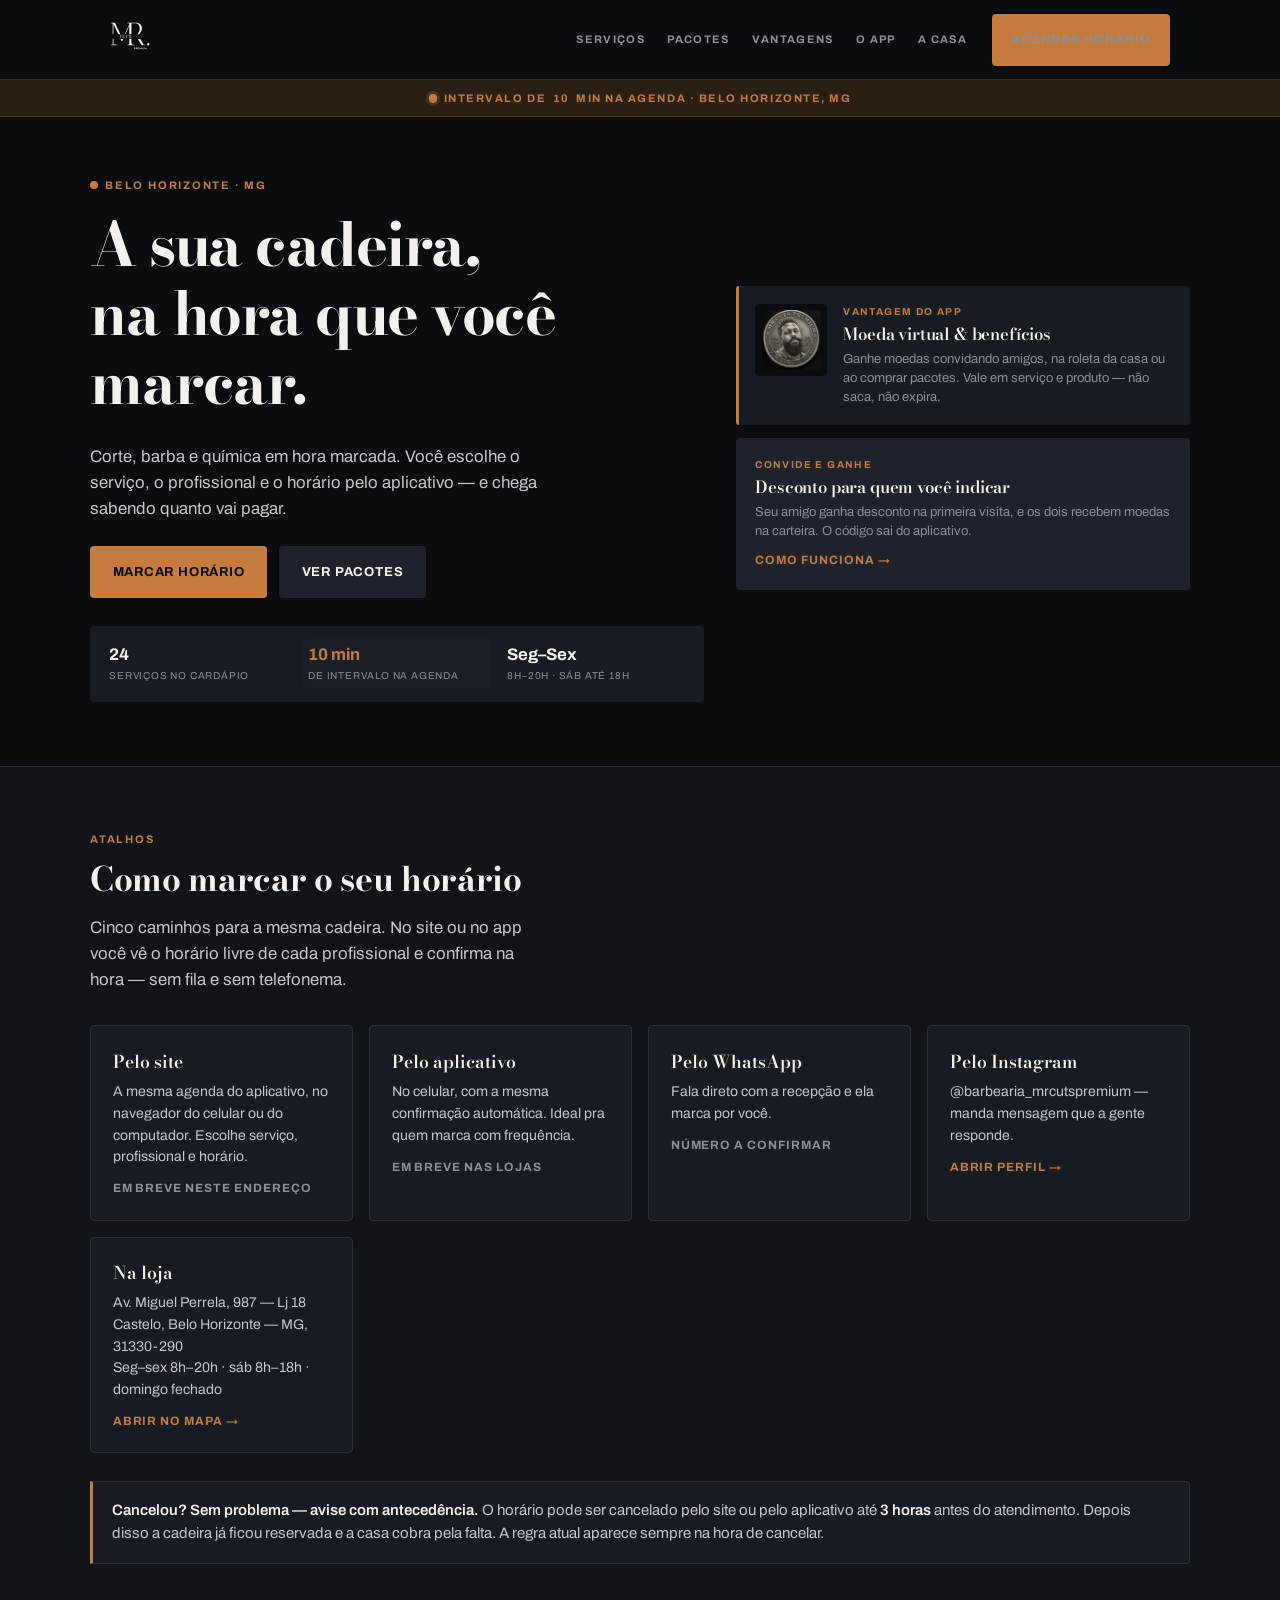
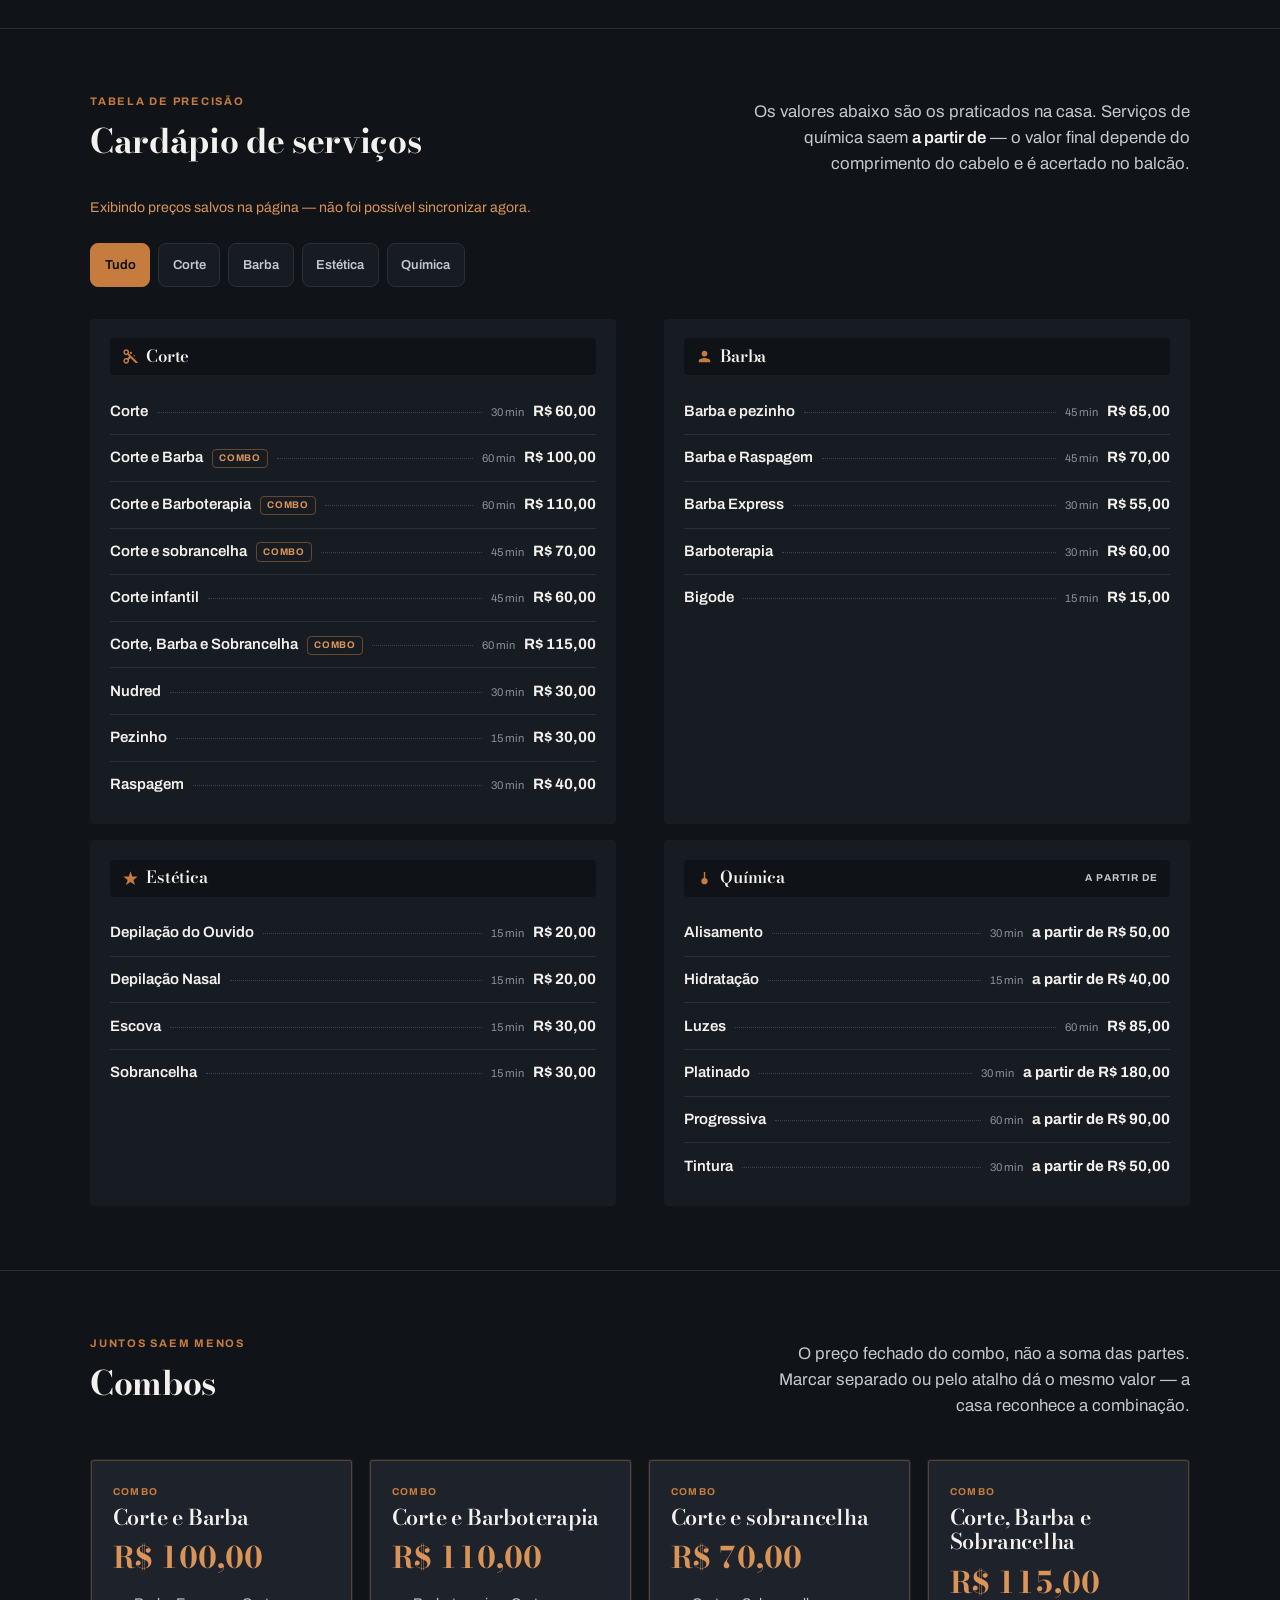
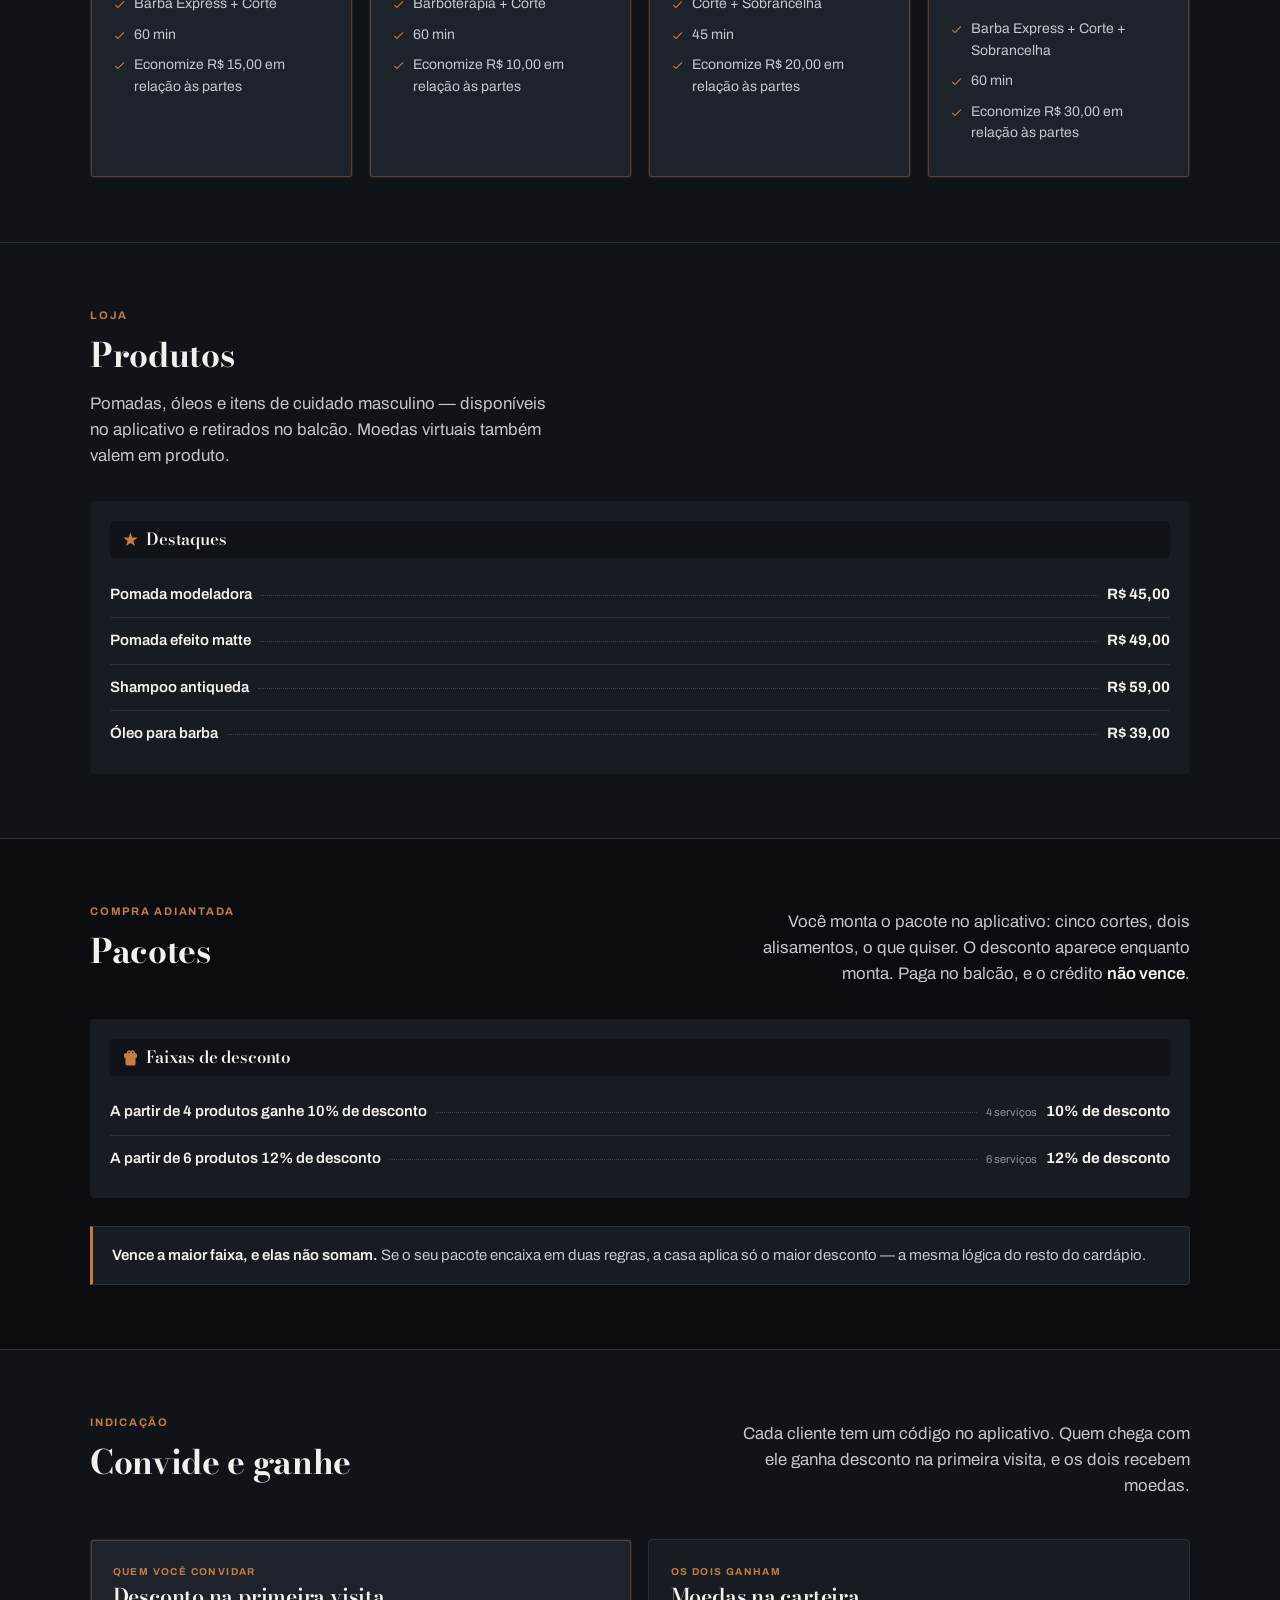
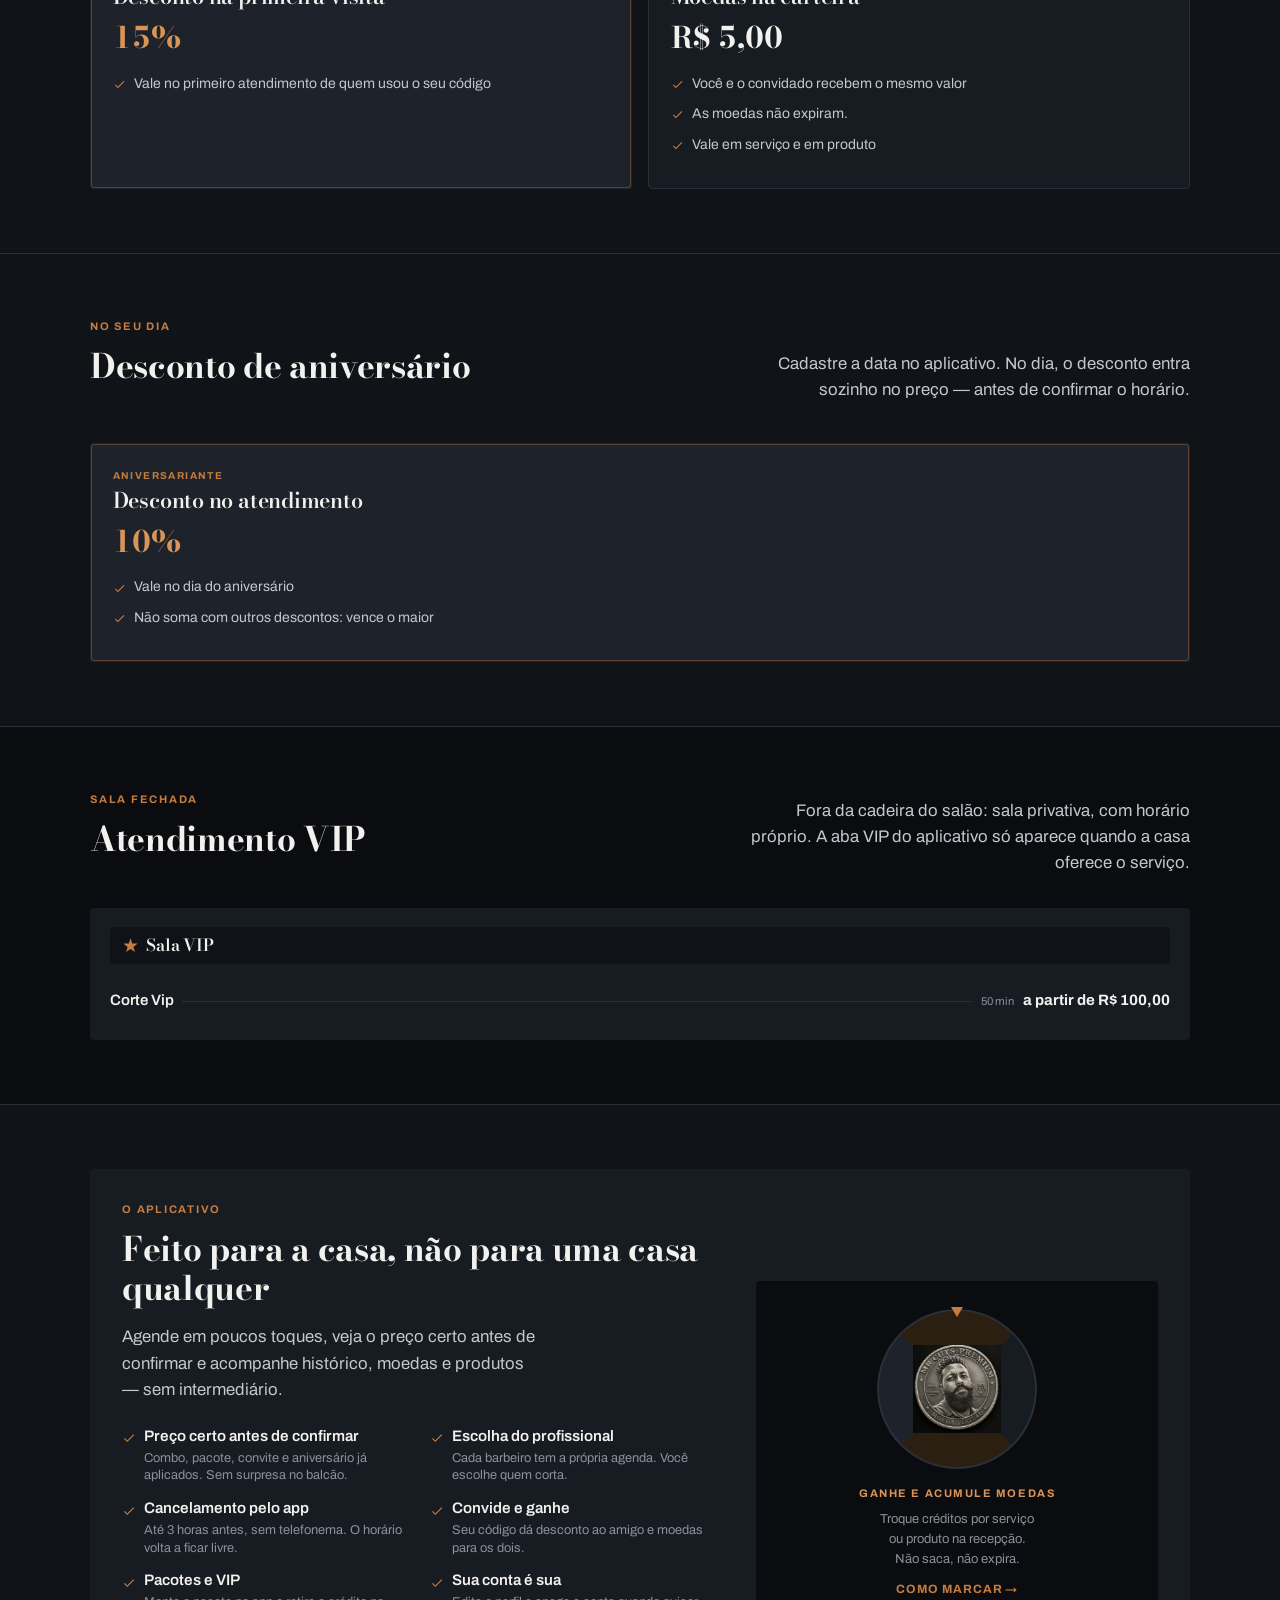
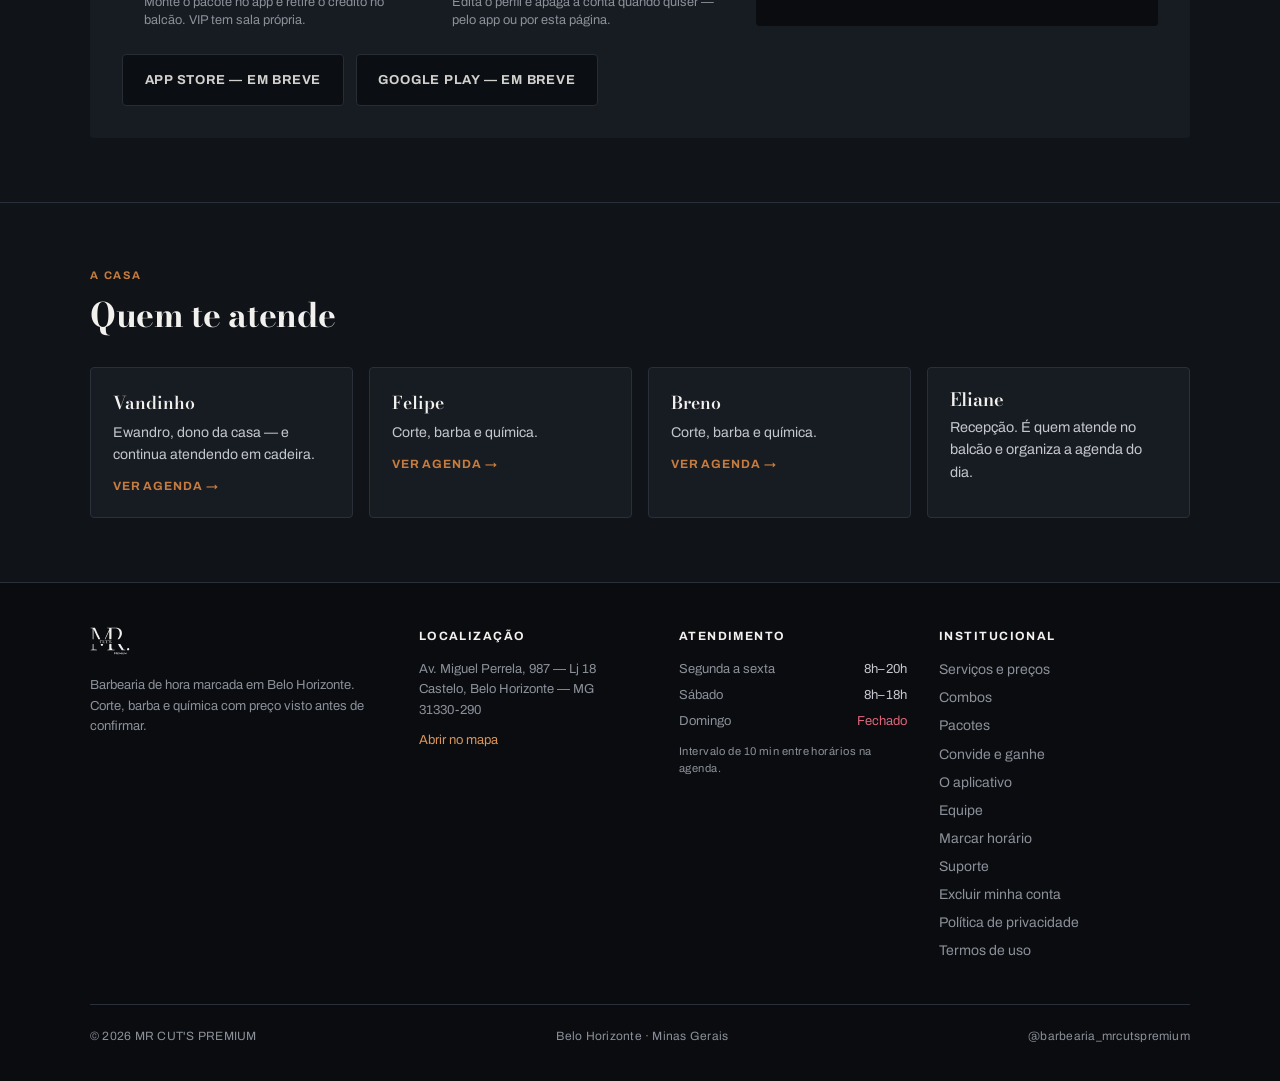
==== commit 99daae32: "redesenho do site: Archivo no corpo, manchete maior e filtro no cardápio (9a) **Archivo embutida.** " ====
--- a/index.html
+++ b/index.html
@@ -68,6 +68,14 @@
           <span class="n"><span data-intervalo-min>10</span> min</span>
           <span class="r">de intervalo na agenda</span>
         </div>
+        <div class="hero-dado" id="hero-dado-cadeiras" hidden>
+          <span class="n" id="hero-n-cadeiras">&mdash;</span>
+          <span class="r">cadeiras na casa</span>
+        </div>
+        <div class="hero-dado" id="hero-dado-nota" hidden>
+          <span class="n" id="hero-n-nota">&mdash;</span>
+          <span class="r" id="hero-r-nota">de avaliação</span>
+        </div>
         <div class="hero-dado">
           <span class="n">Seg&ndash;Sex</span>
           <span class="r">8h–20h · sáb até 18h</span>
@@ -189,6 +197,10 @@
     </div>
 
     <p id="cardapio-status" class="cardapio-status" aria-live="polite" hidden></p>
+
+    <!-- Preenchido pelo cardapio.js a partir das categorias que de fato
+         vieram: categoria sem serviço não vira botão. -->
+    <div class="cardapio-filtros" id="cardapio-filtros" hidden></div>
 
     <!-- CARDAPIO:inicio -->
     <div class="cardapio" style="margin-top:2rem">
--- a/estilo.css
+++ b/estilo.css
@@ -28,6 +28,16 @@
   font-display: swap;
 }
 
+/* Archivo é a voz funcional da marca, a mesma do app. Sem ela aqui o corpo
+   caía na fonte do sistema, e site e aplicativo deixavam de parecer a mesma
+   casa -- a pendência que o guia do redesenho listou. */
+@font-face {
+  font-family: 'Archivo';
+  src: url('assets/fontes/Archivo.ttf') format('truetype-variations');
+  font-weight: 100 900;
+  font-display: swap;
+}
+
 :root {
   /* fundos */
   --abismo: #0a0c10;
@@ -57,7 +67,7 @@
   --carmim-fundo: #241419;
 
   --serifa: 'Bodoni Moda', Georgia, 'Times New Roman', serif;
-  --sans: -apple-system, BlinkMacSystemFont, 'Segoe UI', Roboto, 'Helvetica Neue', Arial, sans-serif;
+  --sans: 'Archivo', -apple-system, BlinkMacSystemFont, 'Segoe UI', Roboto, 'Helvetica Neue', Arial, sans-serif;
 
   --margem: 20px;
   --largura: 1100px;
@@ -148,10 +158,12 @@
 
 /* O Bodoni só a partir de 20px — abaixo disso as hastes finas se partem
    sobre fundo escuro. É regra dura, herdada de tipografia.dart. */
+/* 60px no monitor (9a). A manchete é a única coisa da página que pode
+   gritar; em 44 ela empatava com os títulos de seção. */
 h1 {
-  font-size: clamp(1.75rem, 5vw, 2.75rem);
+  font-size: clamp(1.75rem, 6vw, 3.75rem);
   font-variation-settings: 'wght' 700, 'opsz' 24;
-  letter-spacing: -0.03em;
+  letter-spacing: -0.025em;
 }
 
 h2 {
@@ -478,7 +490,9 @@
 
 .hero-dados {
   display: grid;
-  grid-template-columns: repeat(3, minmax(0, 1fr));
+  /* Auto-fit: o número de cadeiras e a nota entram sem espremer os outros,
+     e no celular eles quebram em duas linhas em vez de virar coluna fina. */
+  grid-template-columns: repeat(auto-fit, minmax(7.5rem, 1fr));
   gap: 0.65rem;
   margin-top: 1.75rem;
   padding: 0.85rem;
@@ -917,6 +931,34 @@
   color: var(--nevoa);
 }
 
+/* Filtro por categoria (9a). Com vinte e quatro serviços, quem quer barba
+   rolava a página inteira. */
+.cardapio-filtros {
+  display: flex;
+  flex-wrap: wrap;
+  gap: 0.5rem;
+  margin-top: 1.5rem;
+}
+
+.cardapio-filtro {
+  min-height: 2.75rem;
+  padding: 0.5rem 0.85rem;
+  border: 1px solid var(--linha);
+  border-radius: 8px;
+  background: var(--superficie);
+  color: var(--nevoa);
+  font-family: var(--sans);
+  font-size: 0.8125rem;
+  font-weight: 600;
+  cursor: pointer;
+}
+
+.cardapio-filtro[aria-pressed='true'] {
+  background: var(--cobre);
+  border-color: var(--cobre);
+  color: var(--sobre-cobre, #0a0c10);
+}
+
 .cardapio {
   display: grid;
   gap: 1rem;
@@ -927,6 +969,9 @@
 @media (min-width: 800px) {
   .cardapio {
     grid-template-columns: repeat(2, minmax(0, 1fr));
+    /* 48px entre as colunas (9a): com 16 as duas listas de preço leem como
+       uma tabela de quatro colunas. */
+    column-gap: 3rem;
   }
 }
 
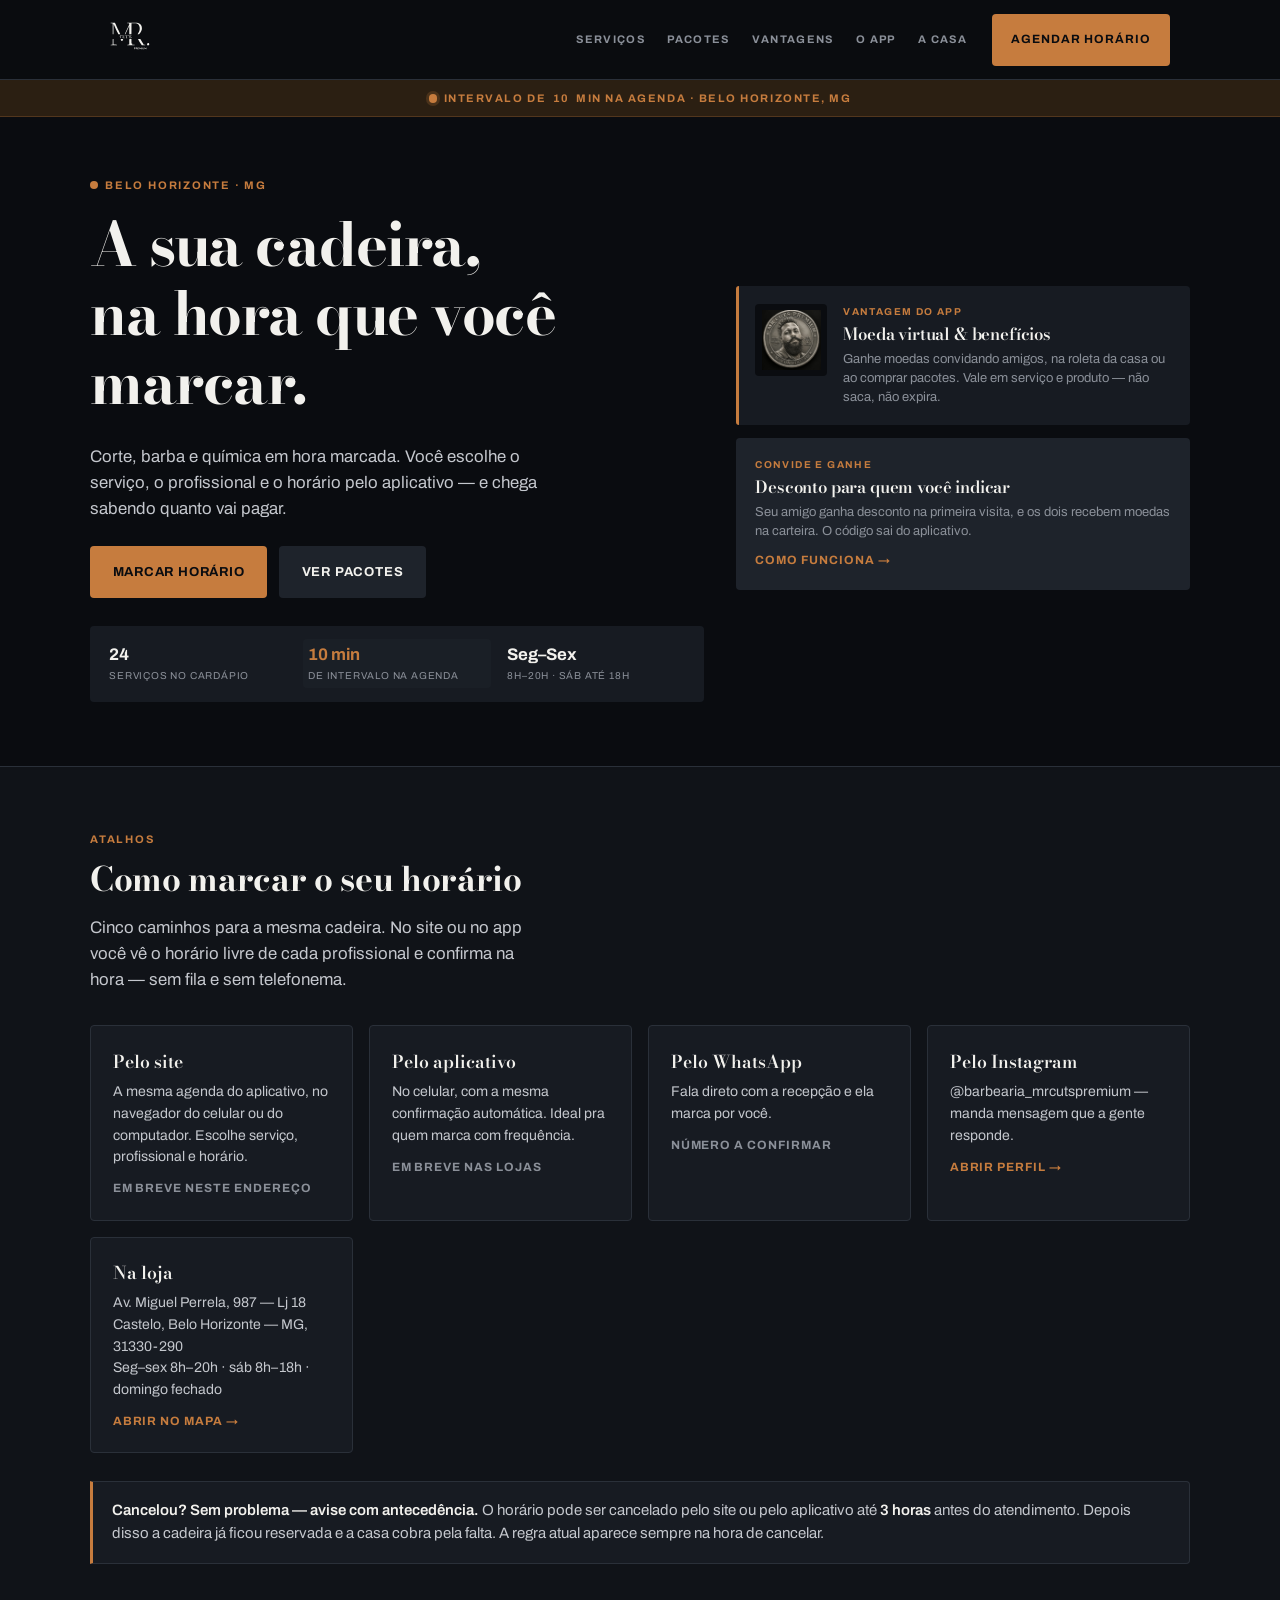
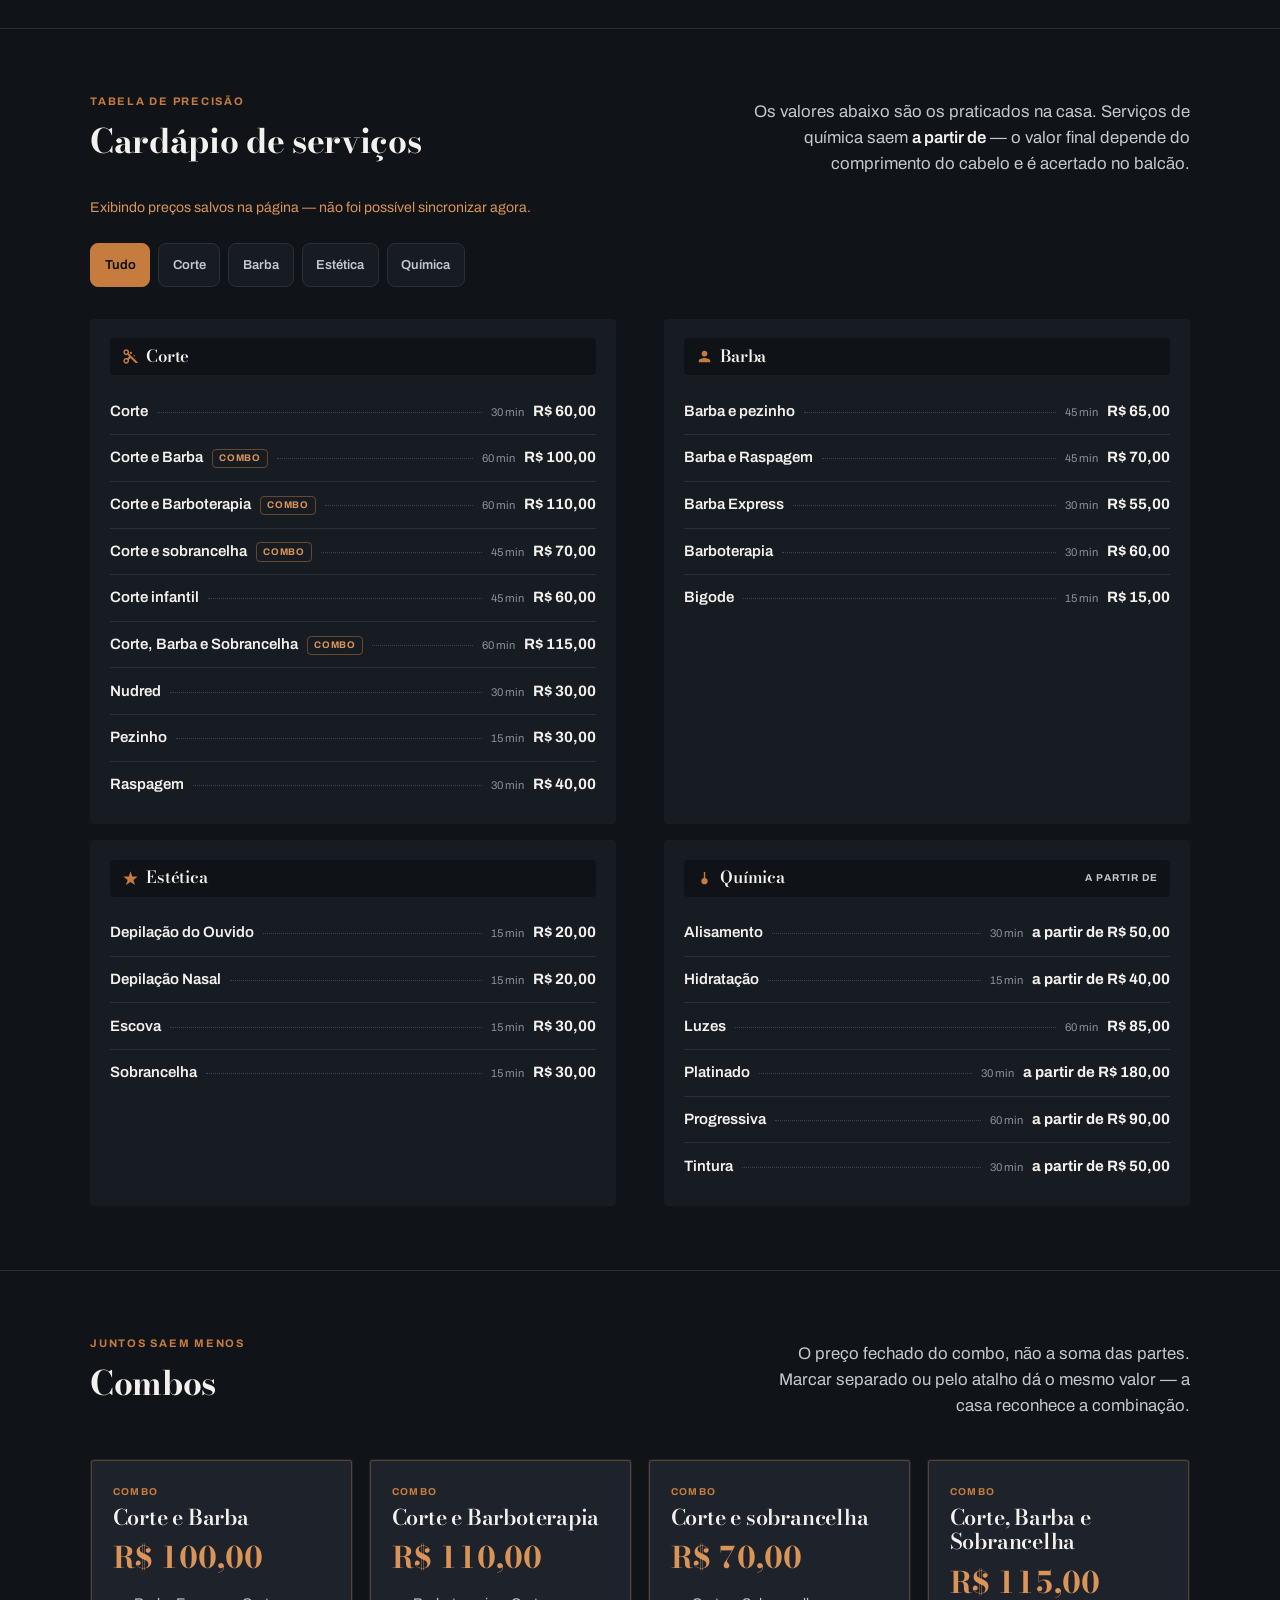
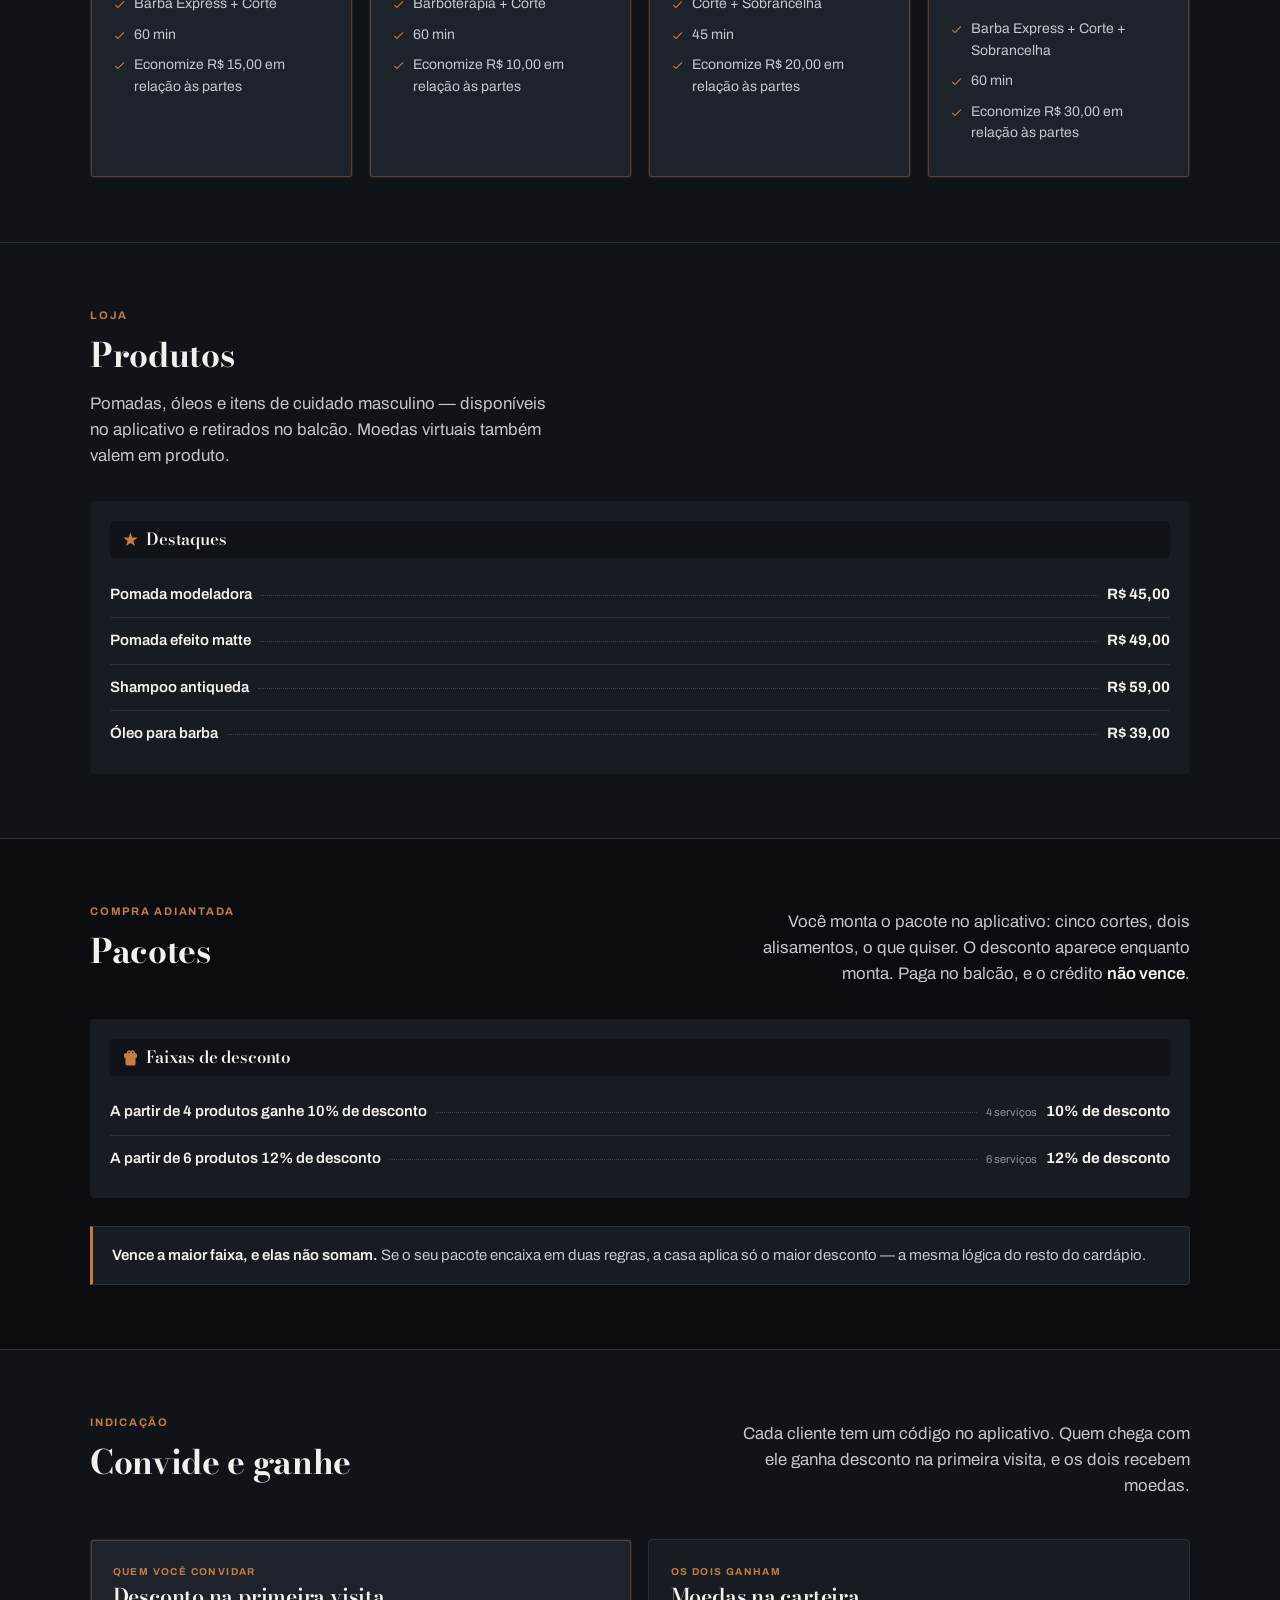
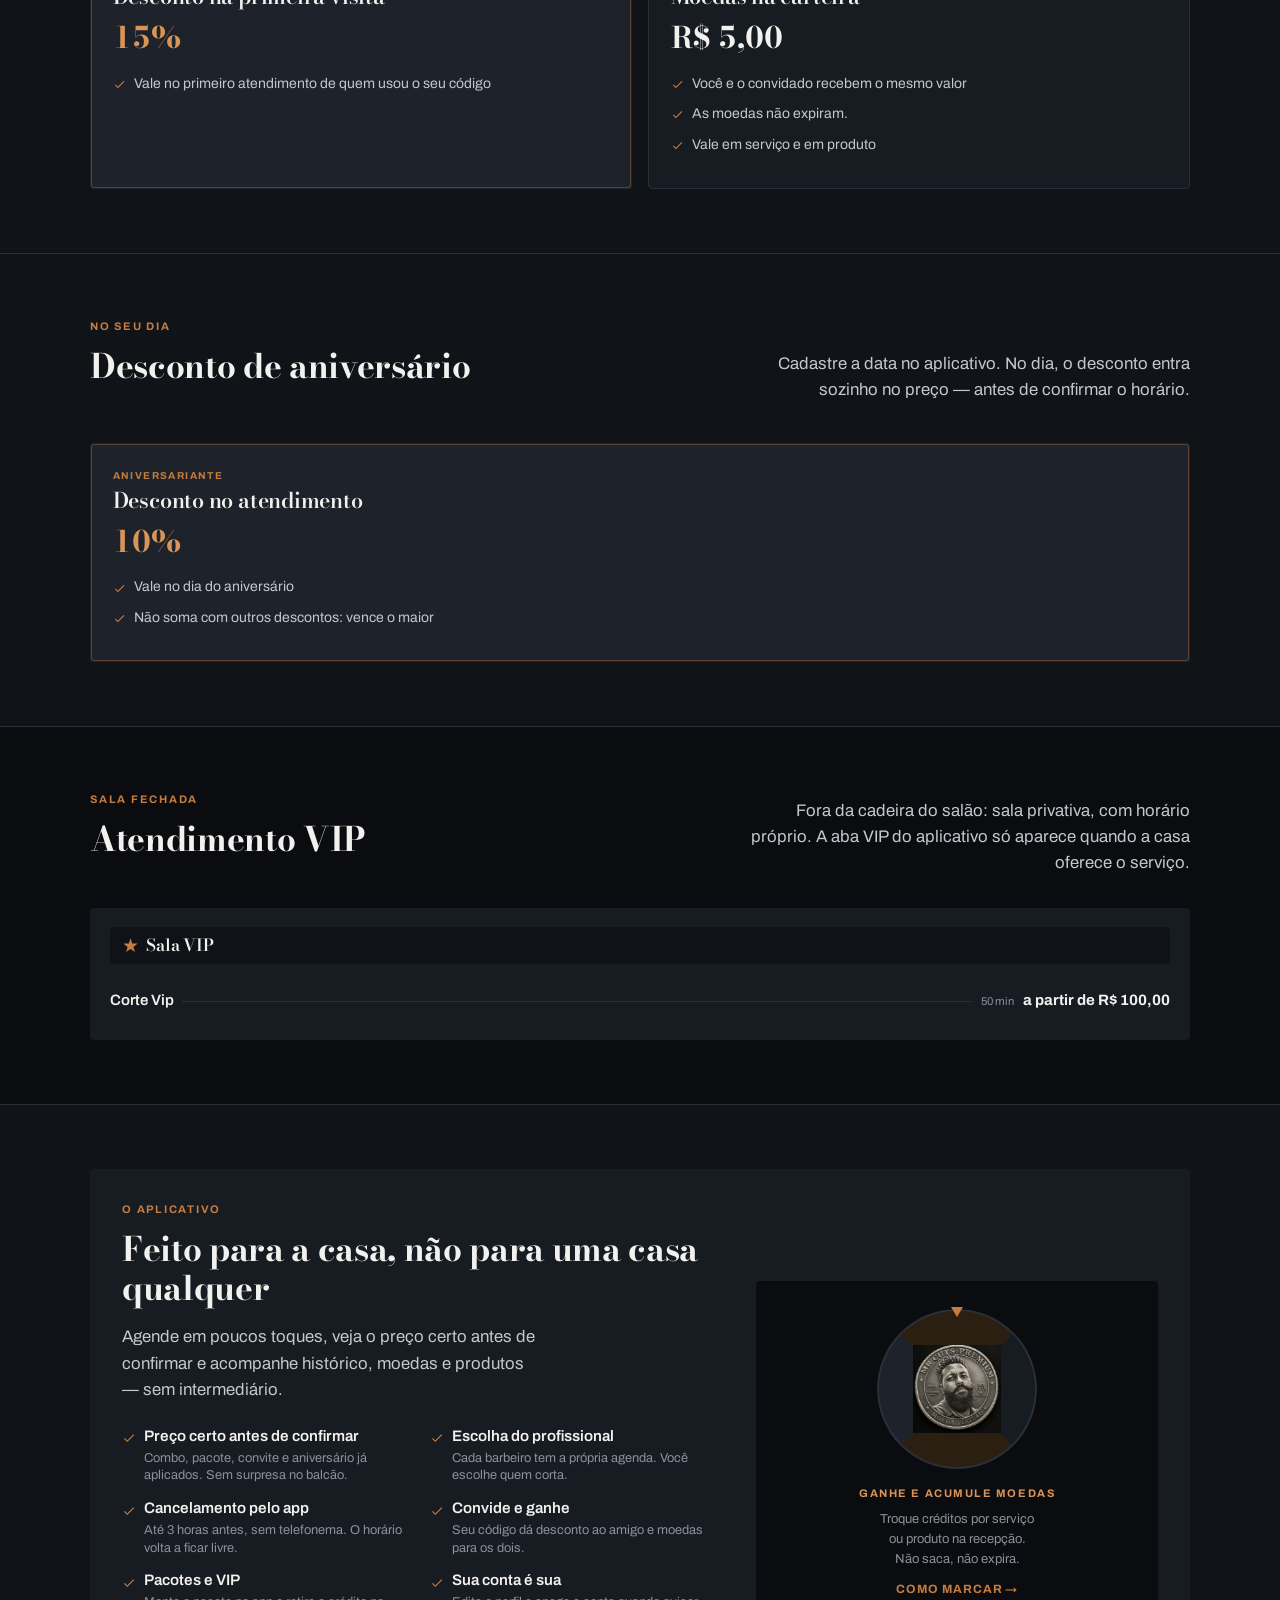
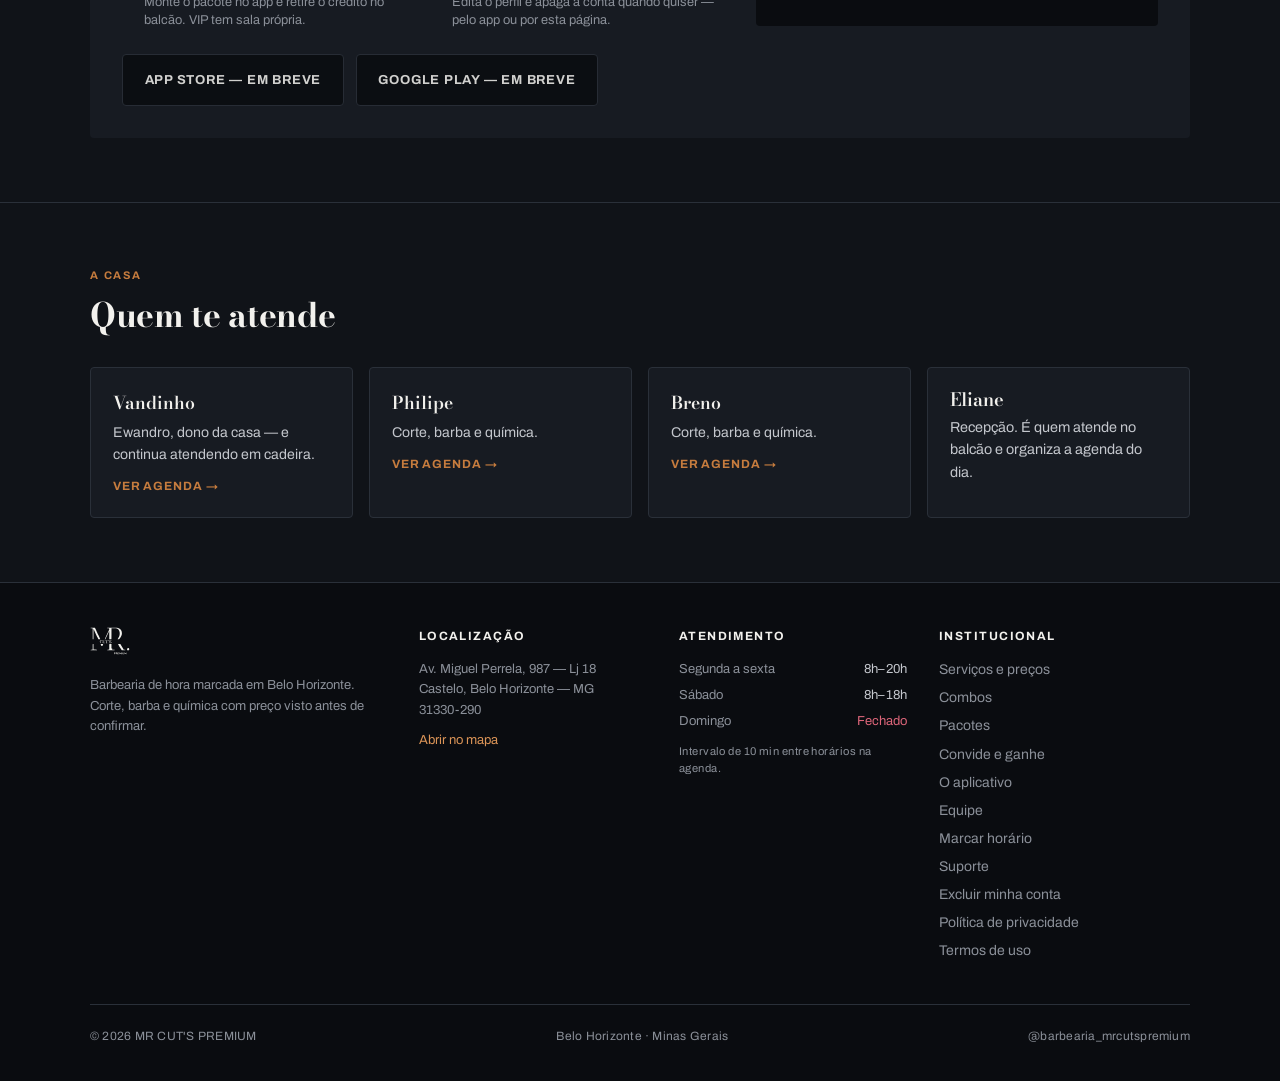
==== commit 2a2c71cb: "O barbeiro é Philipe, com PH O nome estava errado desde o cadastro da equipe, e o link do cartão del" ====
--- a/index.html
+++ b/index.html
@@ -571,9 +571,9 @@
           em cadeira.</span>
         <span class="seta">Ver agenda &rarr;</span>
       </a>
-      <a class="cartao cartao-atalho" href="/barbeiro/felipe"
-         data-slug="felipe">
-        <span class="titulo">Felipe</span>
+      <a class="cartao cartao-atalho" href="/barbeiro/philipe"
+         data-slug="philipe">
+        <span class="titulo">Philipe</span>
         <span class="desc">Corte, barba e química.</span>
         <span class="seta">Ver agenda &rarr;</span>
       </a>
--- a/estilo.css
+++ b/estilo.css
@@ -400,13 +400,18 @@
   min-height: 52px;
 }
 
-.botao-cheio {
+/* As duas classes de propósito. Com `.botao-cheio` sozinho (0,1,0), a regra
+   `.topo nav a` (0,1,2) ganhava e pintava o CTA do cabeçalho de cinza sobre
+   o cobre -- o contrário do que estas linhas mandam. Com `.botao.botao-cheio`
+   (0,2,0) o preto vale em qualquer lugar da página, inclusive dentro de
+   blocos que pintam os próprios links. */
+.botao.botao-cheio {
   background: var(--cobre);
   /* Nunca creme sobre cobre: dá 3:1 e reprova em acessibilidade. */
   color: var(--sobre-cobre);
 }
 
-.botao-cheio:hover {
+.botao.botao-cheio:hover {
   background: var(--cobre-claro);
   color: var(--sobre-cobre);
   opacity: 0.95;
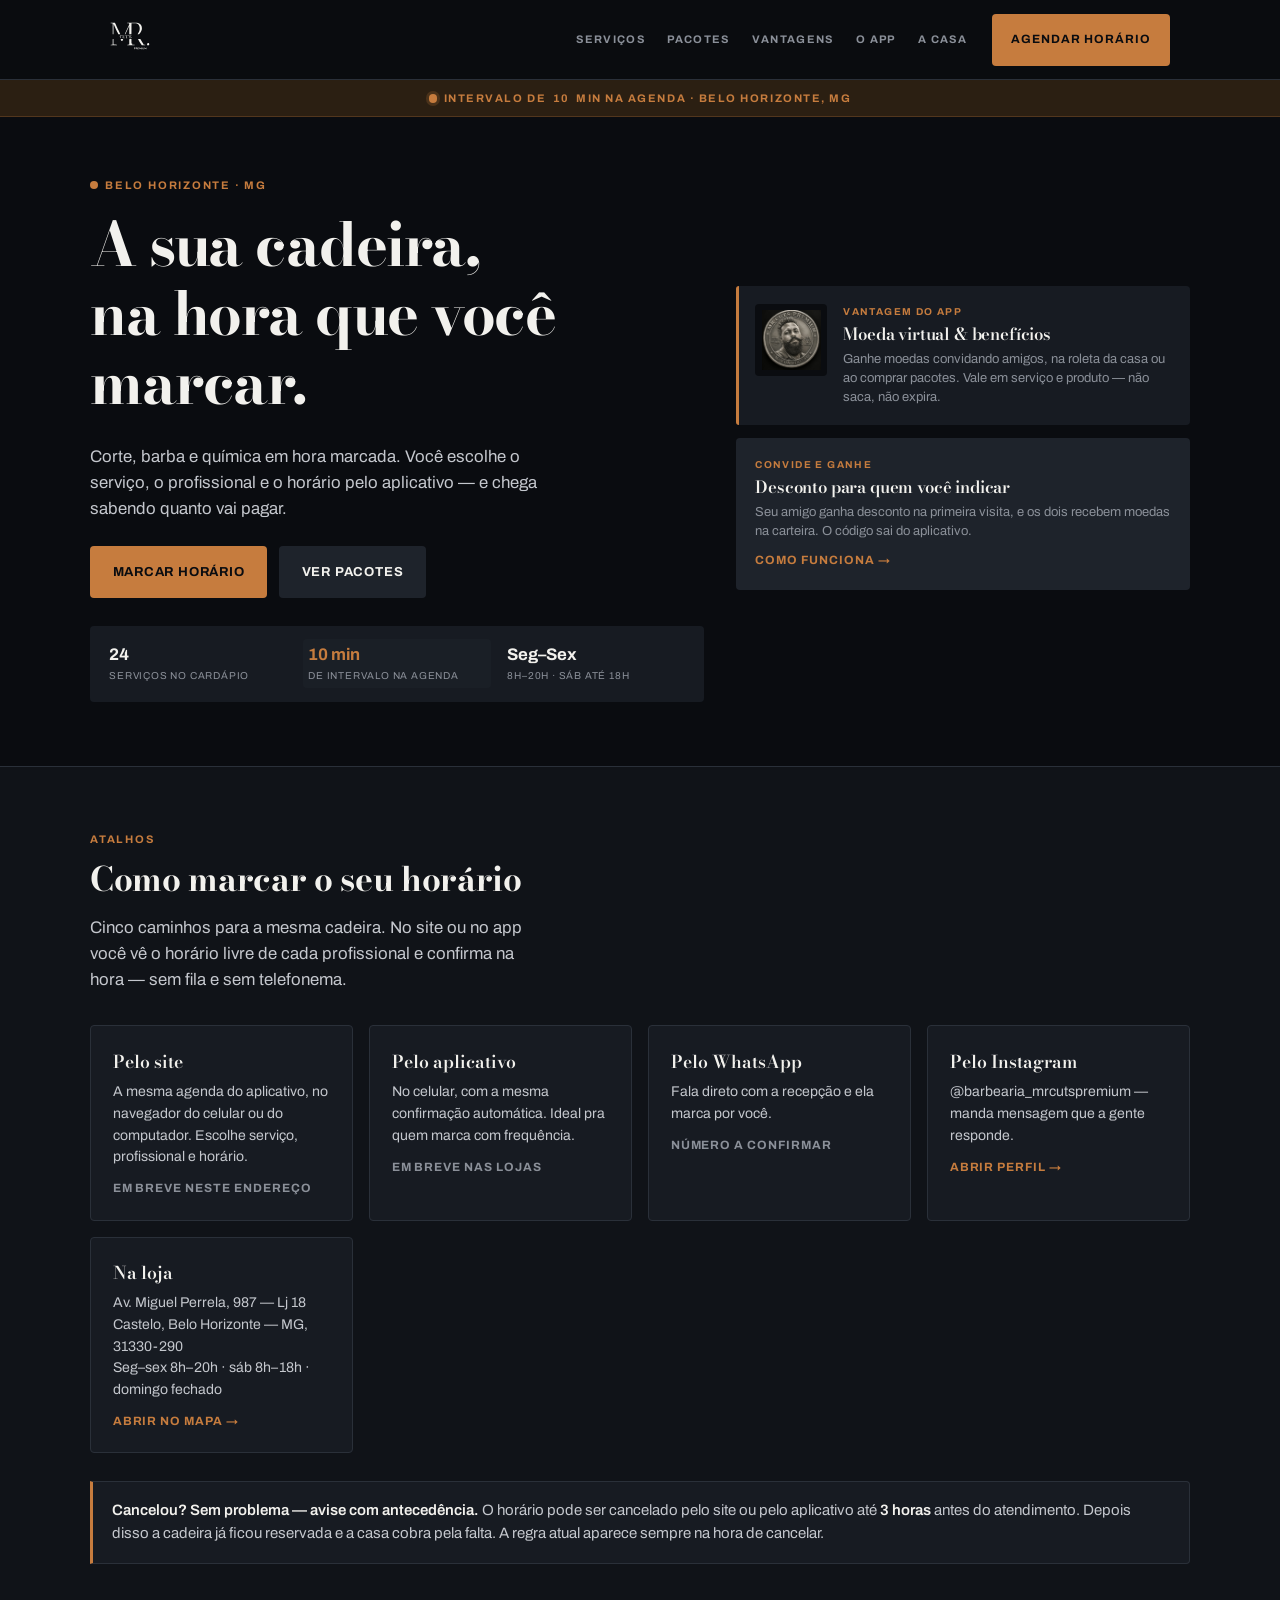
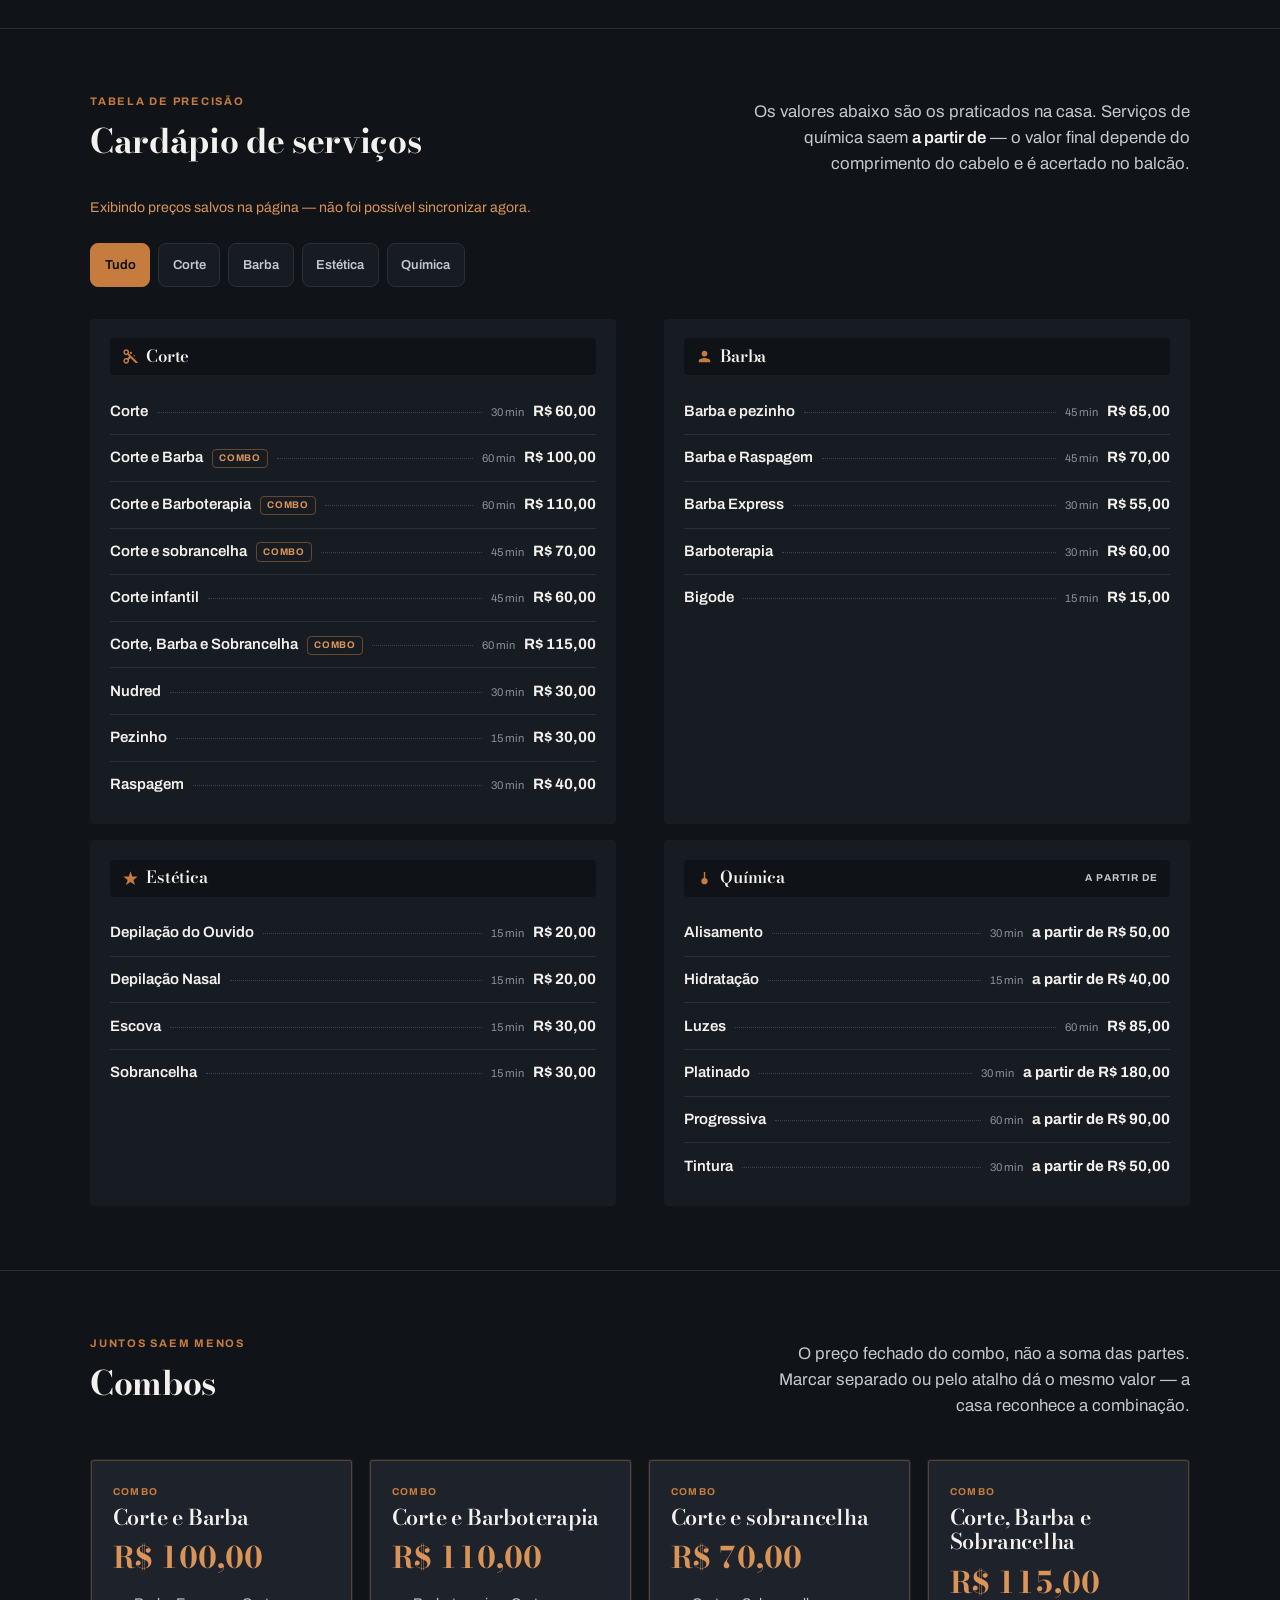
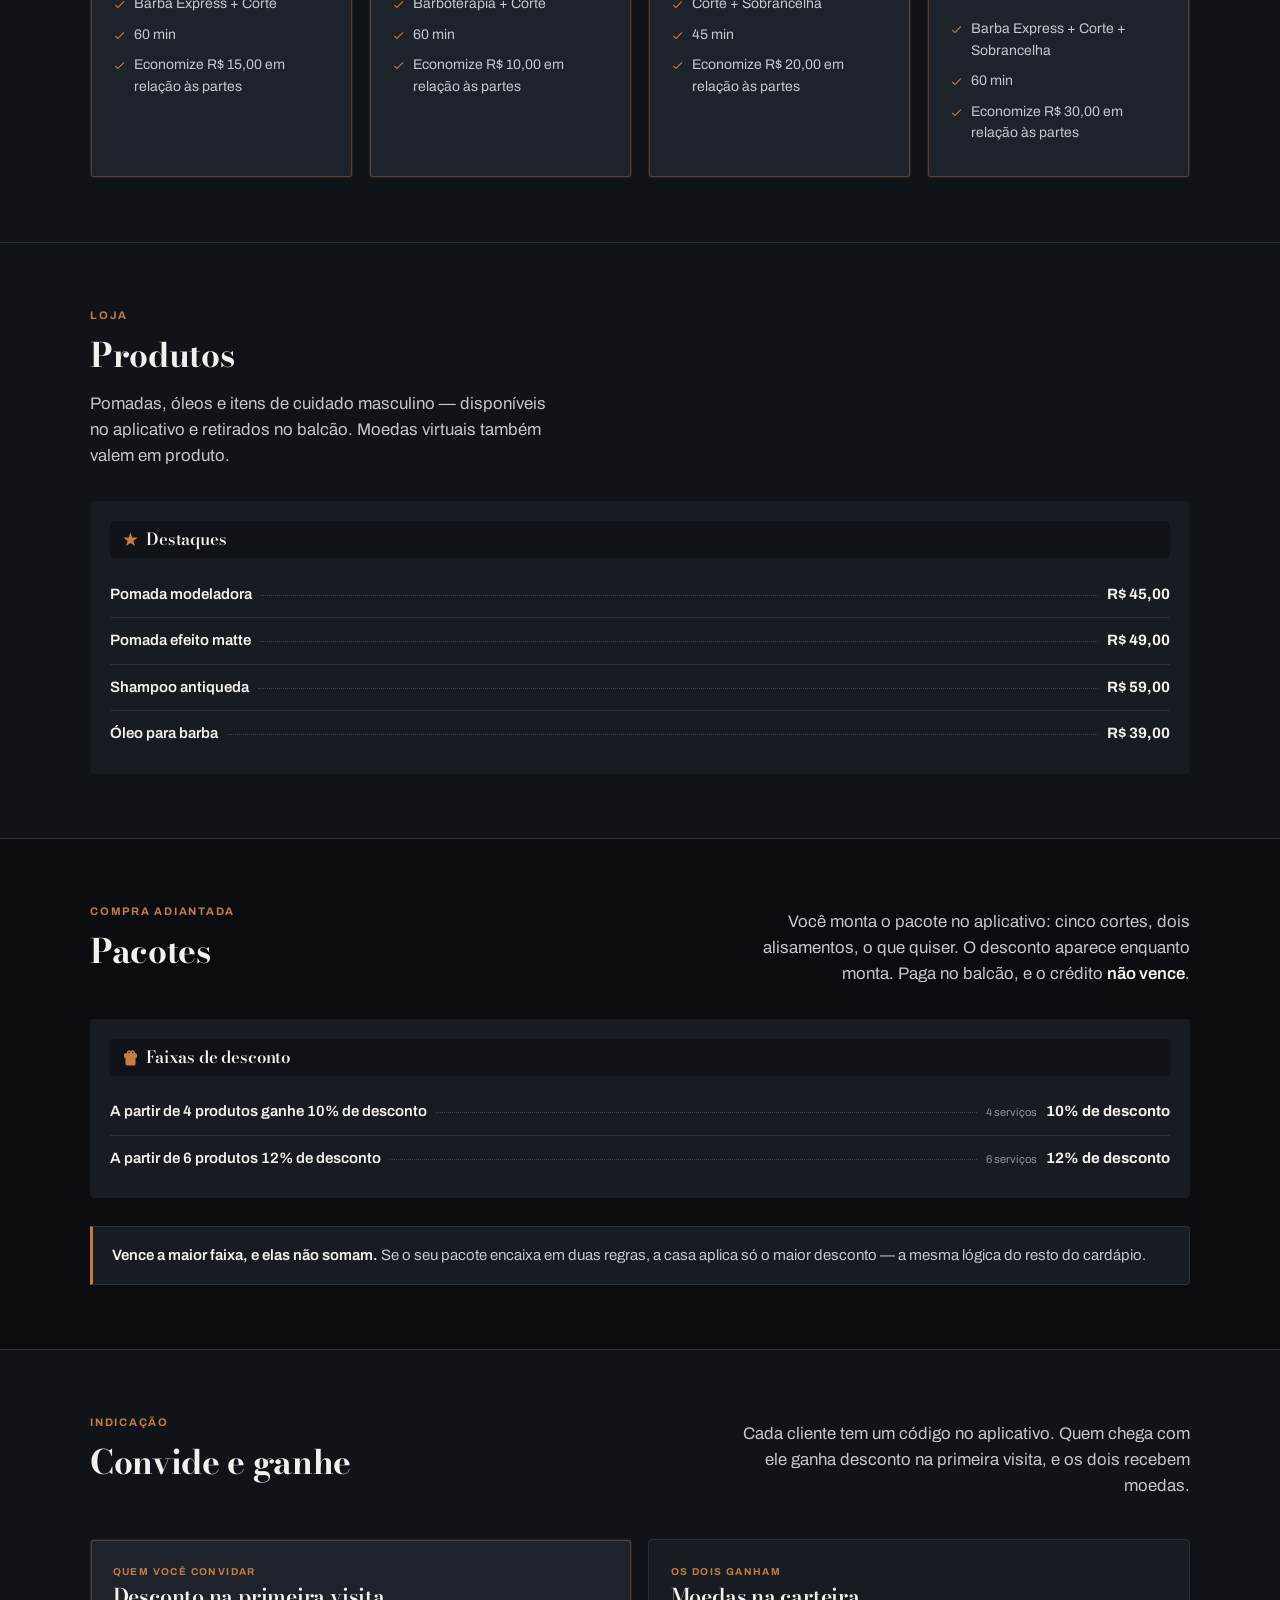
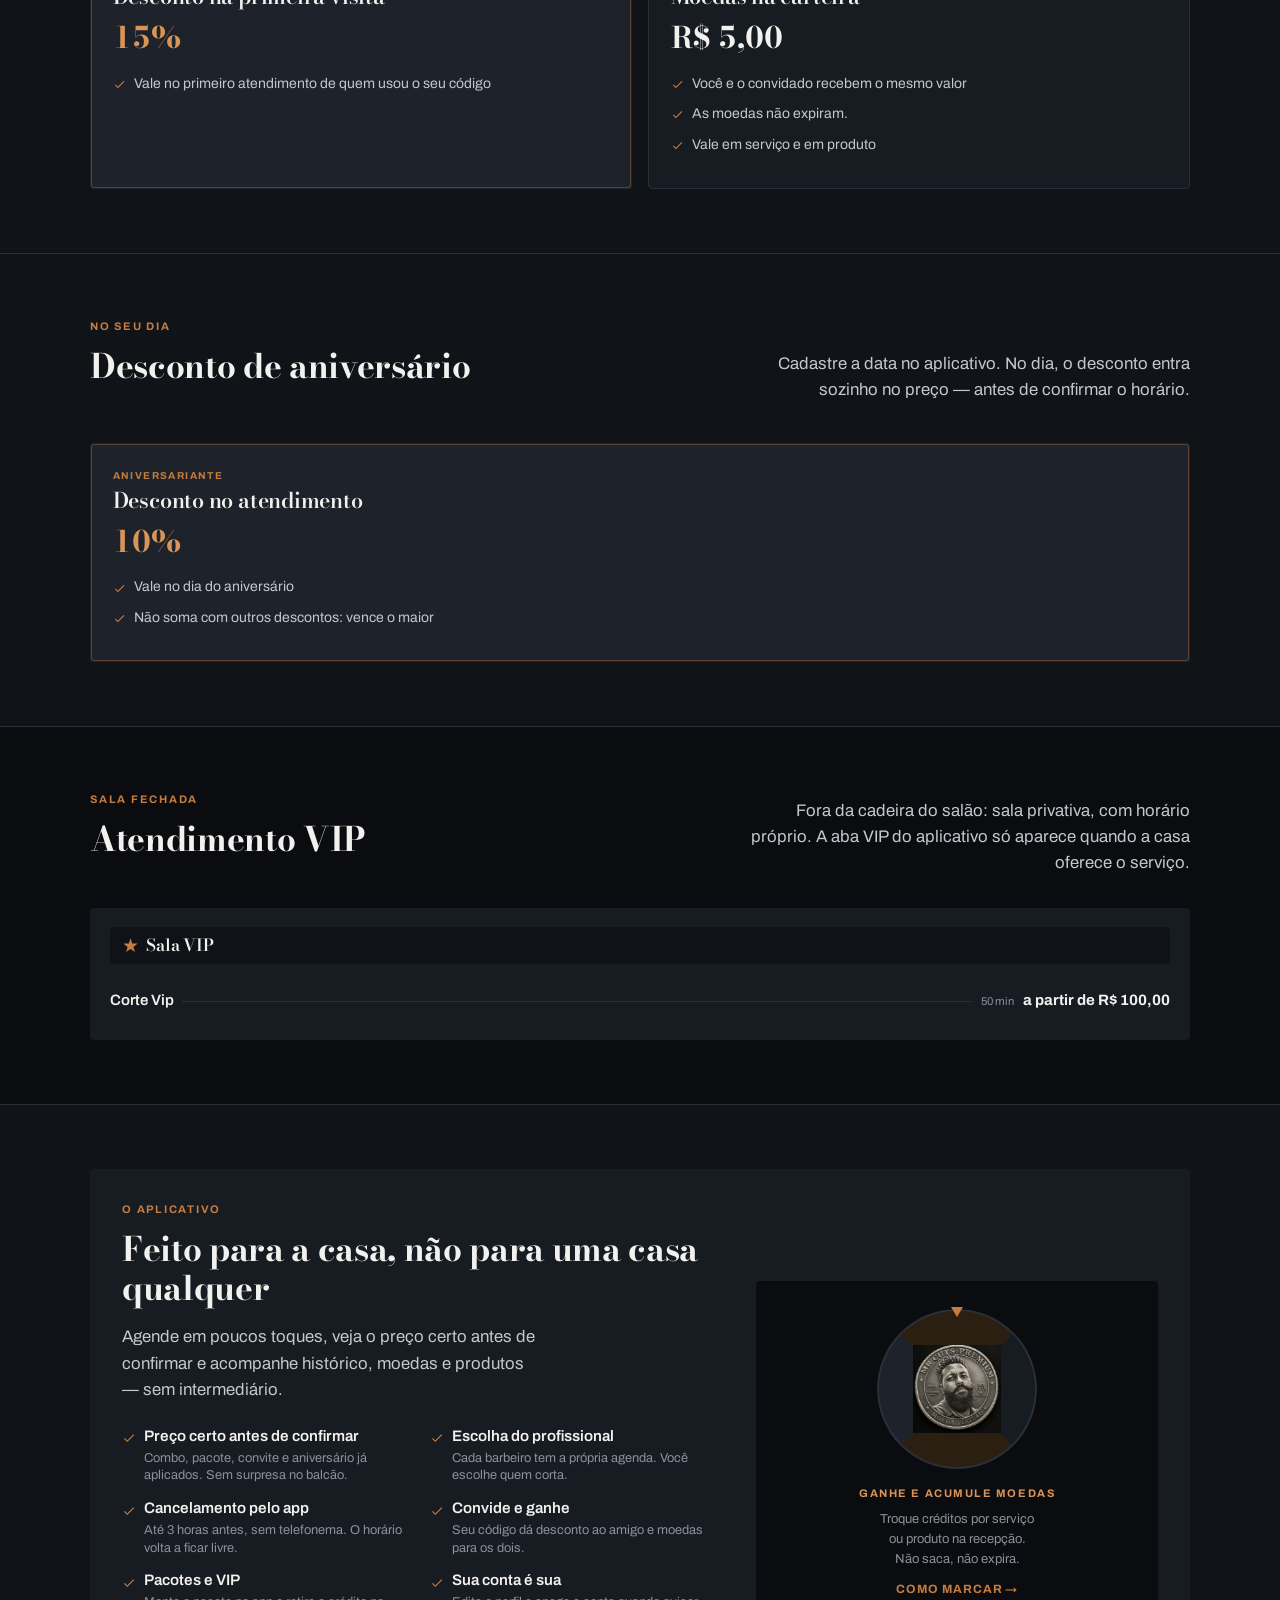
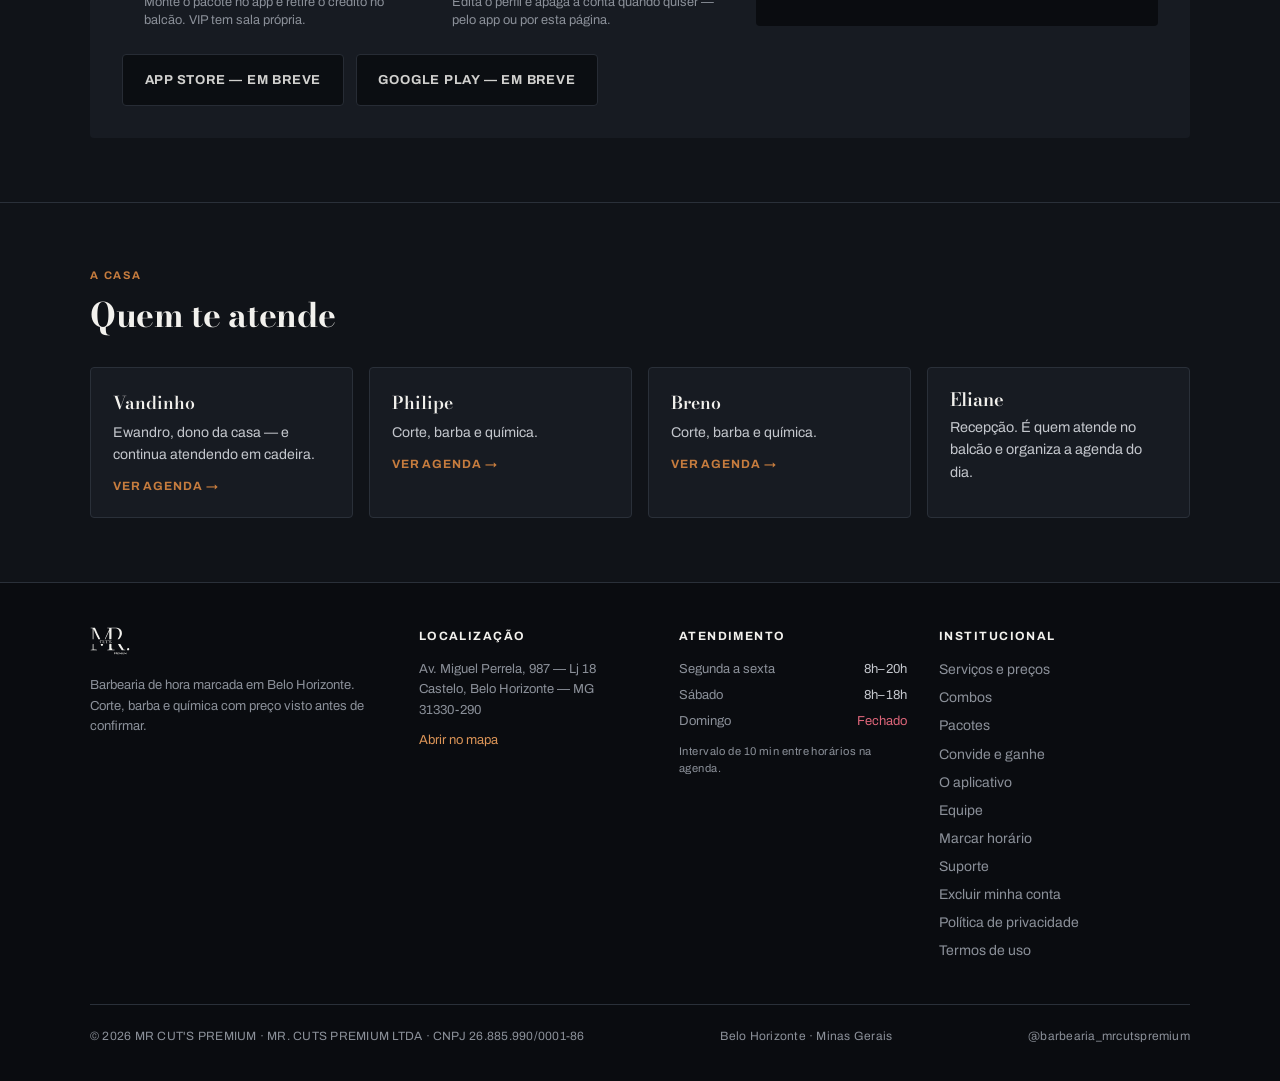
==== commit b83fc6ba: "CNPJ e razão social da barbearia MR. CUTS PREMIUM LTDA, CNPJ 26.885.990/0001-86: no rodapé de todas " ====
--- a/index.html
+++ b/index.html
@@ -642,7 +642,7 @@
   </div>
 
   <div class="rodape-fim">
-    <span>&copy; 2026 MR CUT'S PREMIUM</span>
+    <span>&copy; 2026 MR CUT'S PREMIUM &middot; MR. CUTS PREMIUM LTDA &middot; CNPJ 26.885.990/0001-86</span>
     <span>Belo Horizonte &middot; Minas Gerais</span>
     <span><a href="https://www.instagram.com/barbearia_mrcutspremium/"
        target="_blank" rel="noopener">&#64;barbearia_mrcutspremium</a></span>
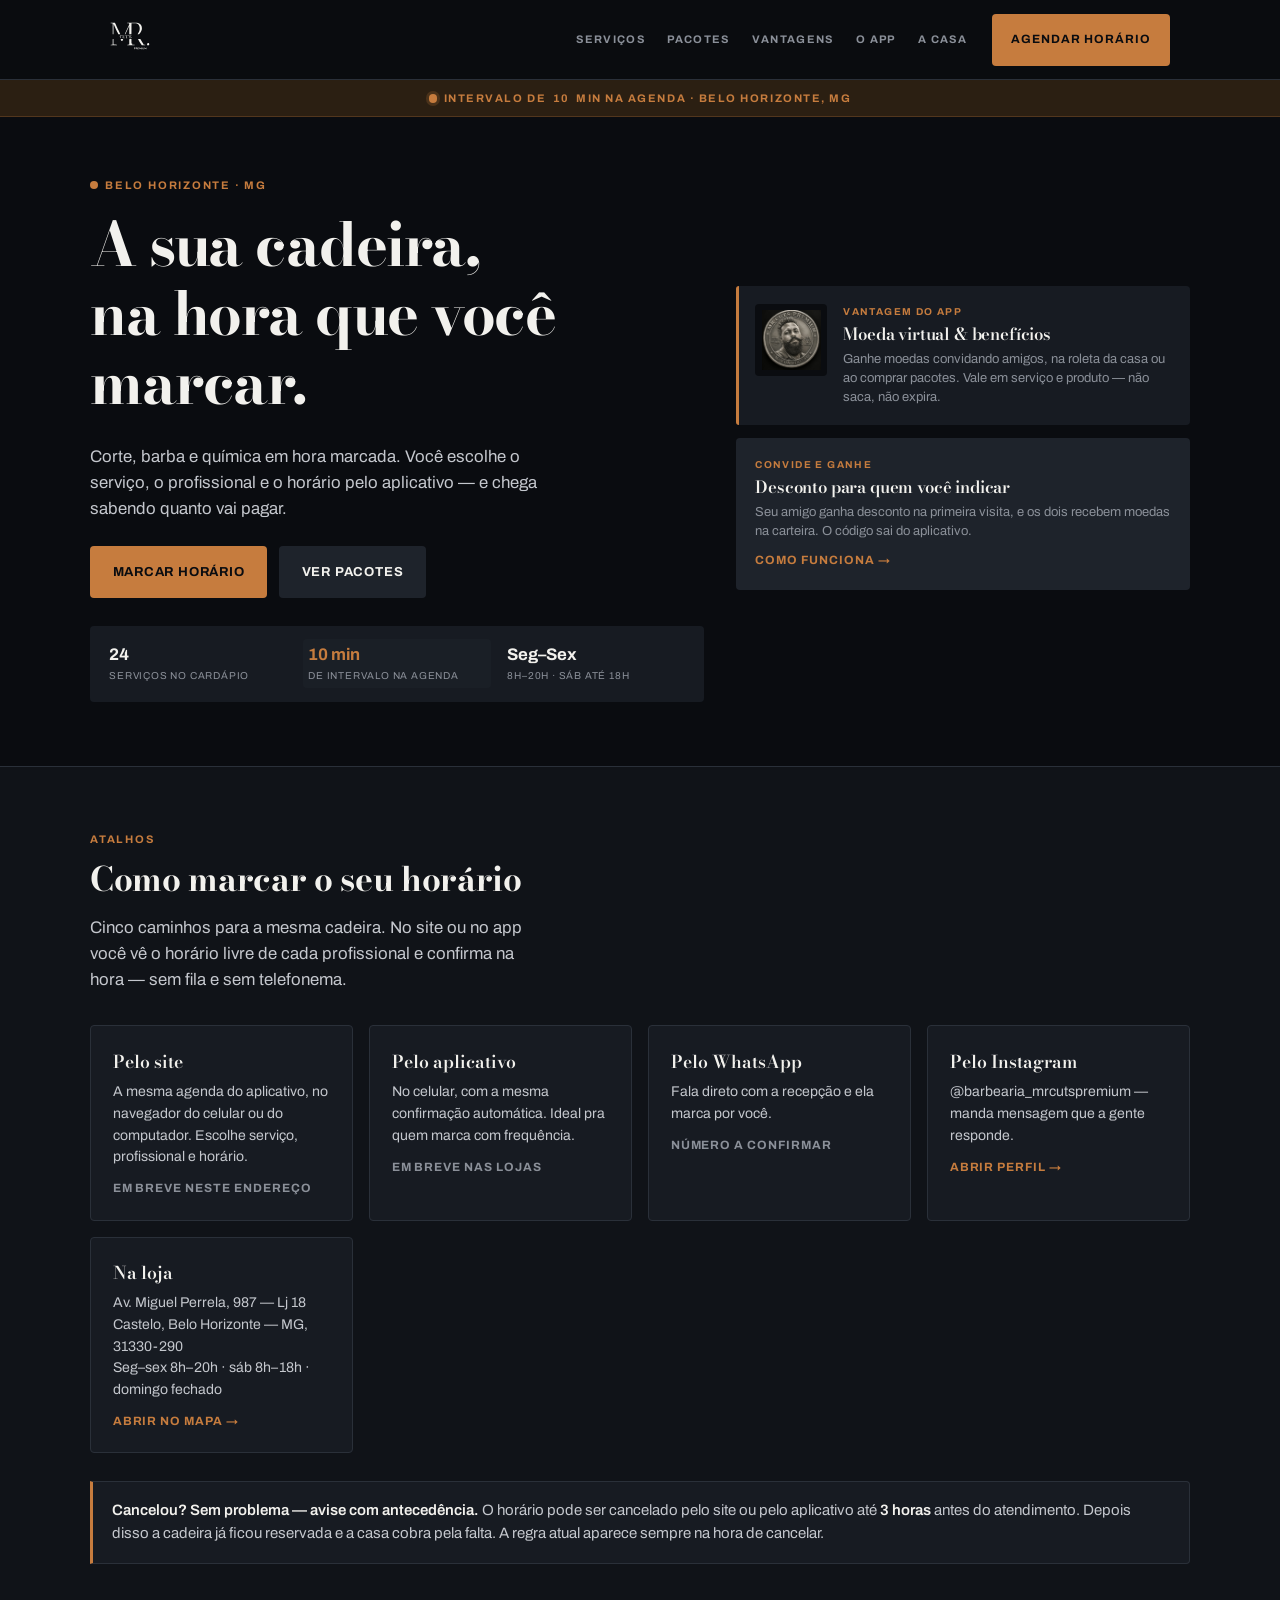
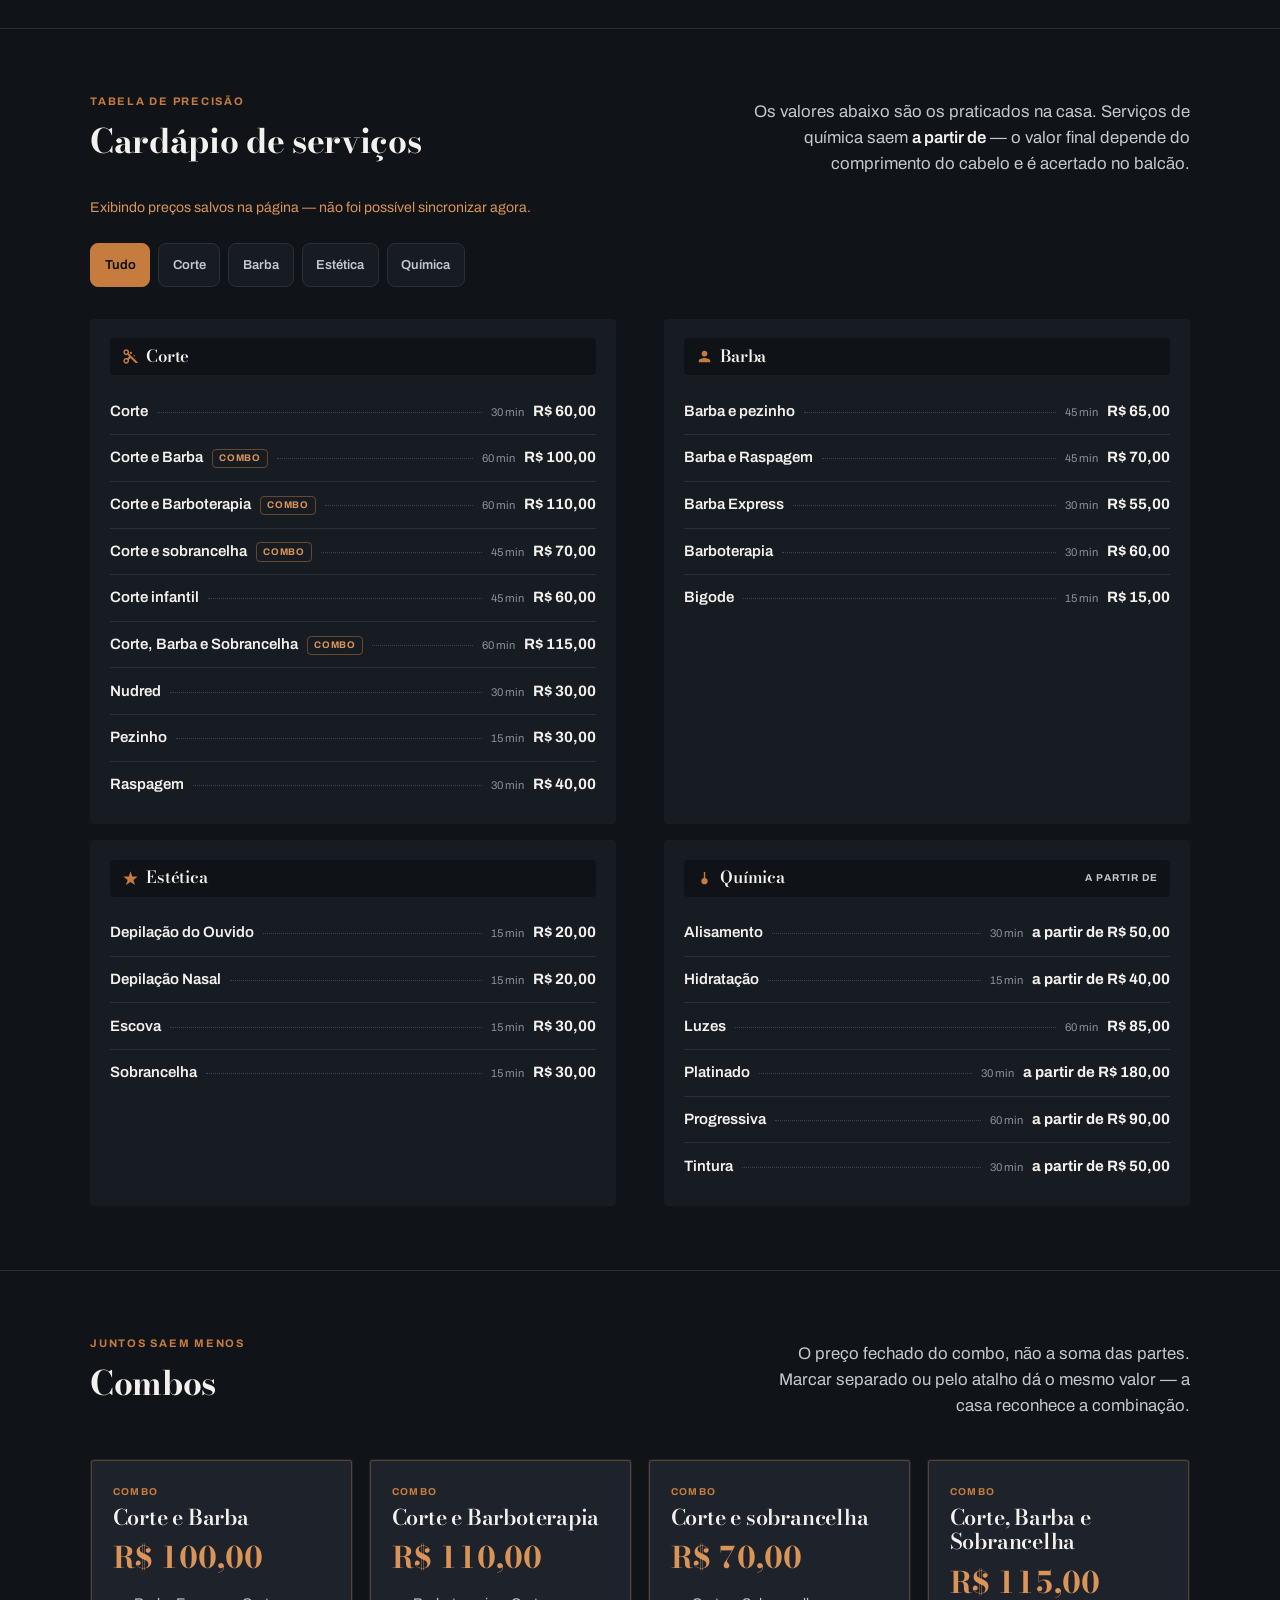
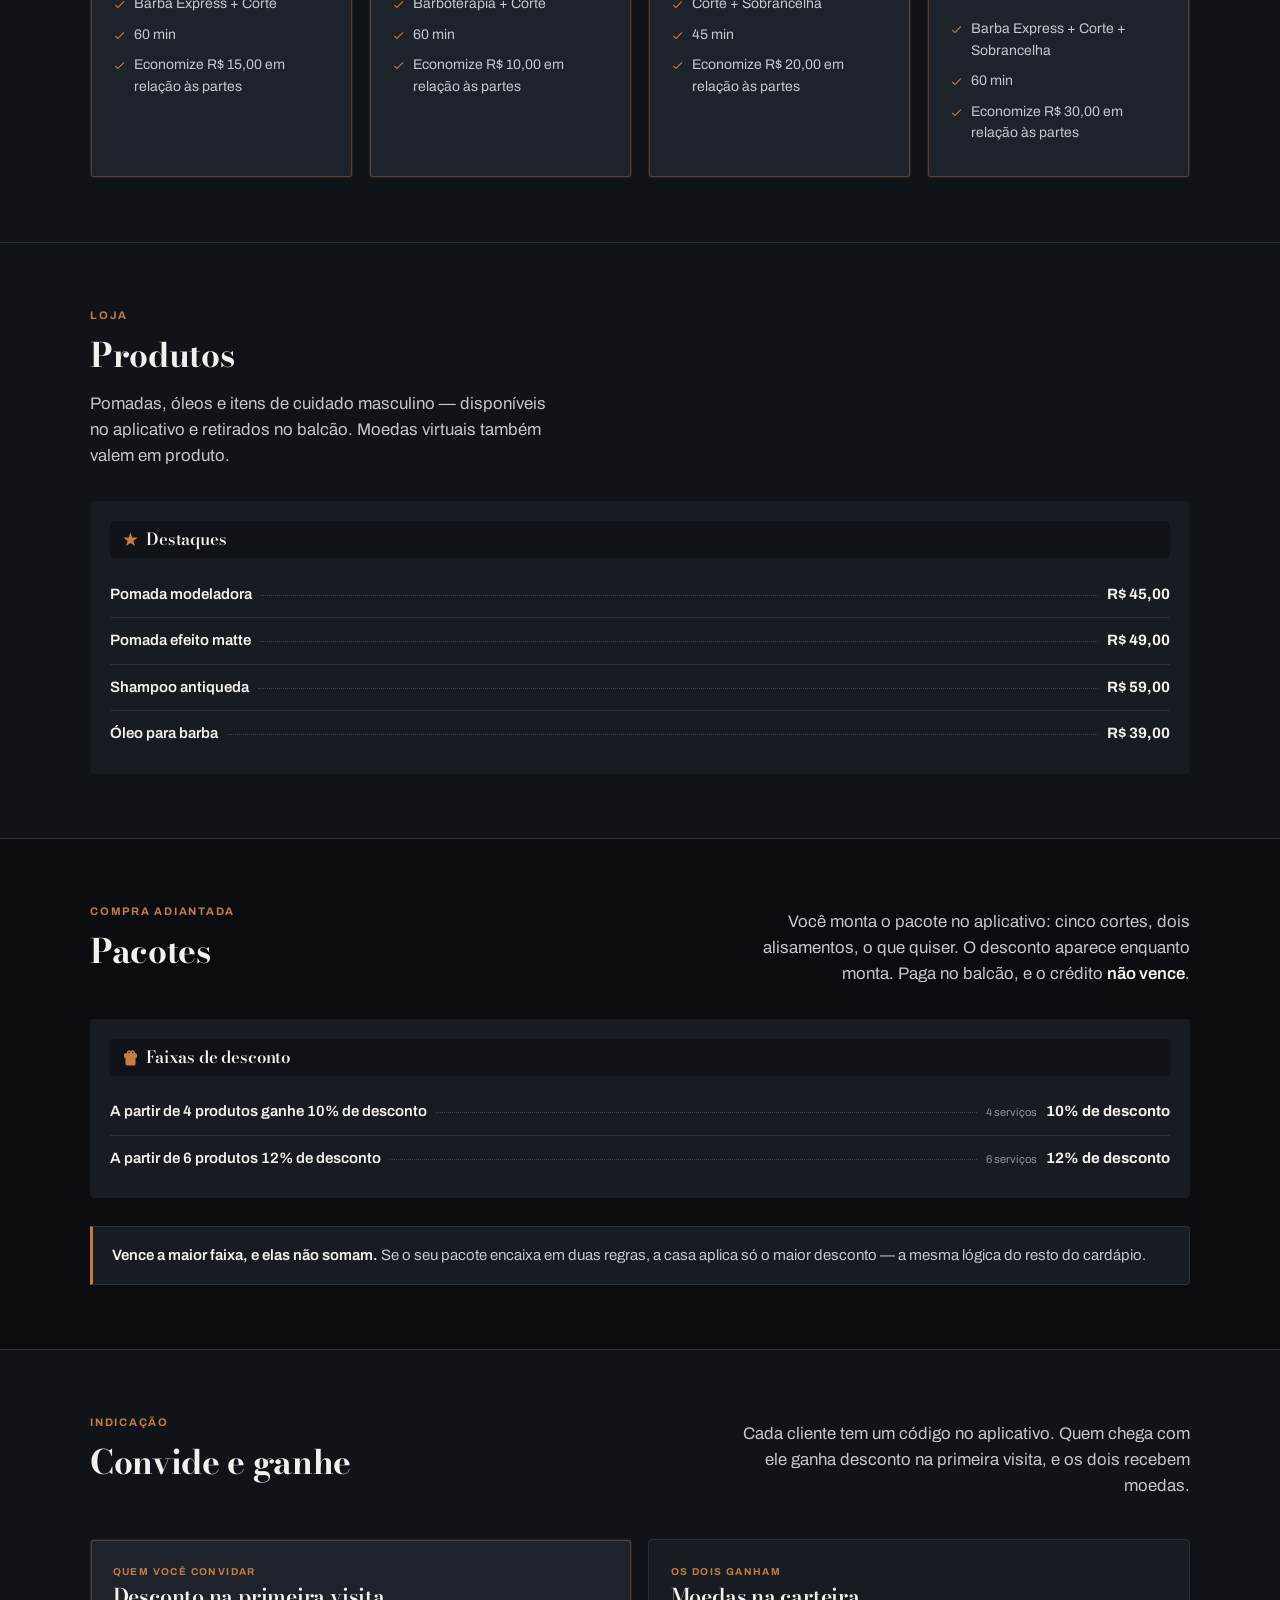
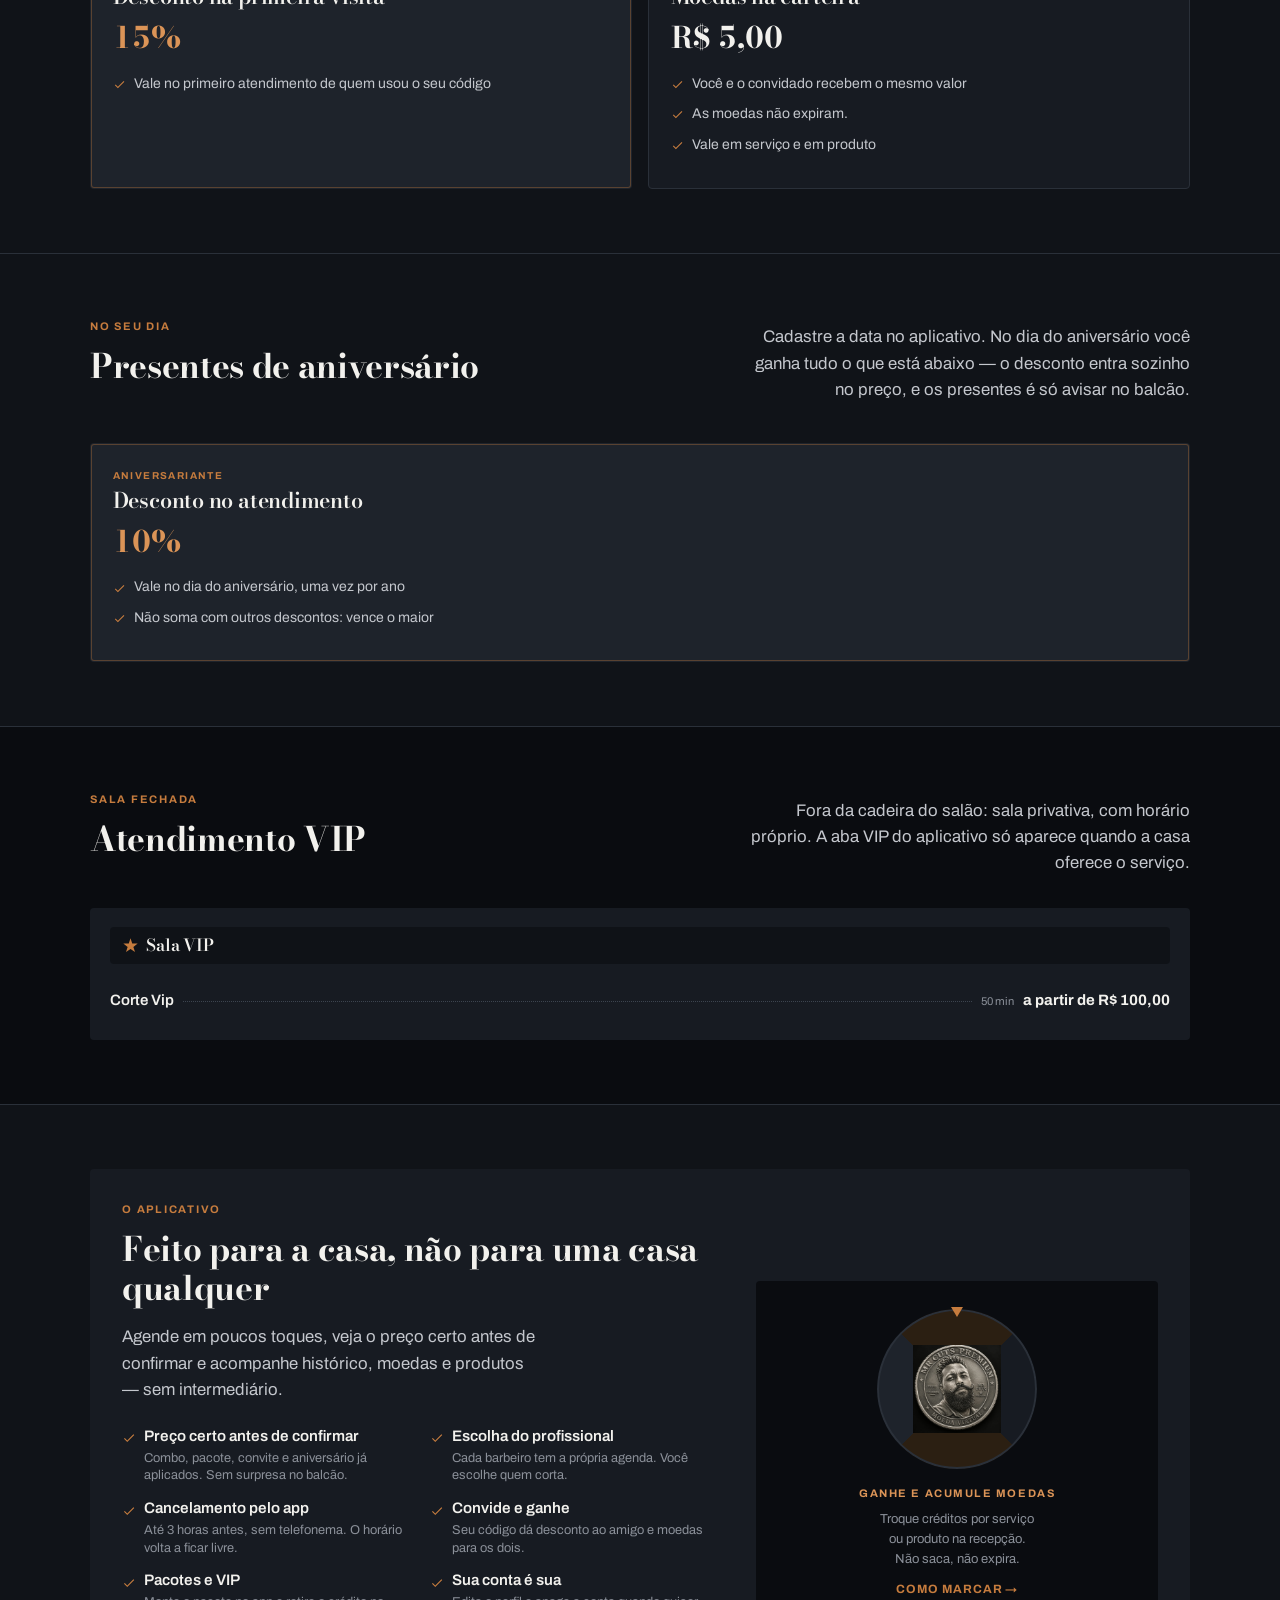
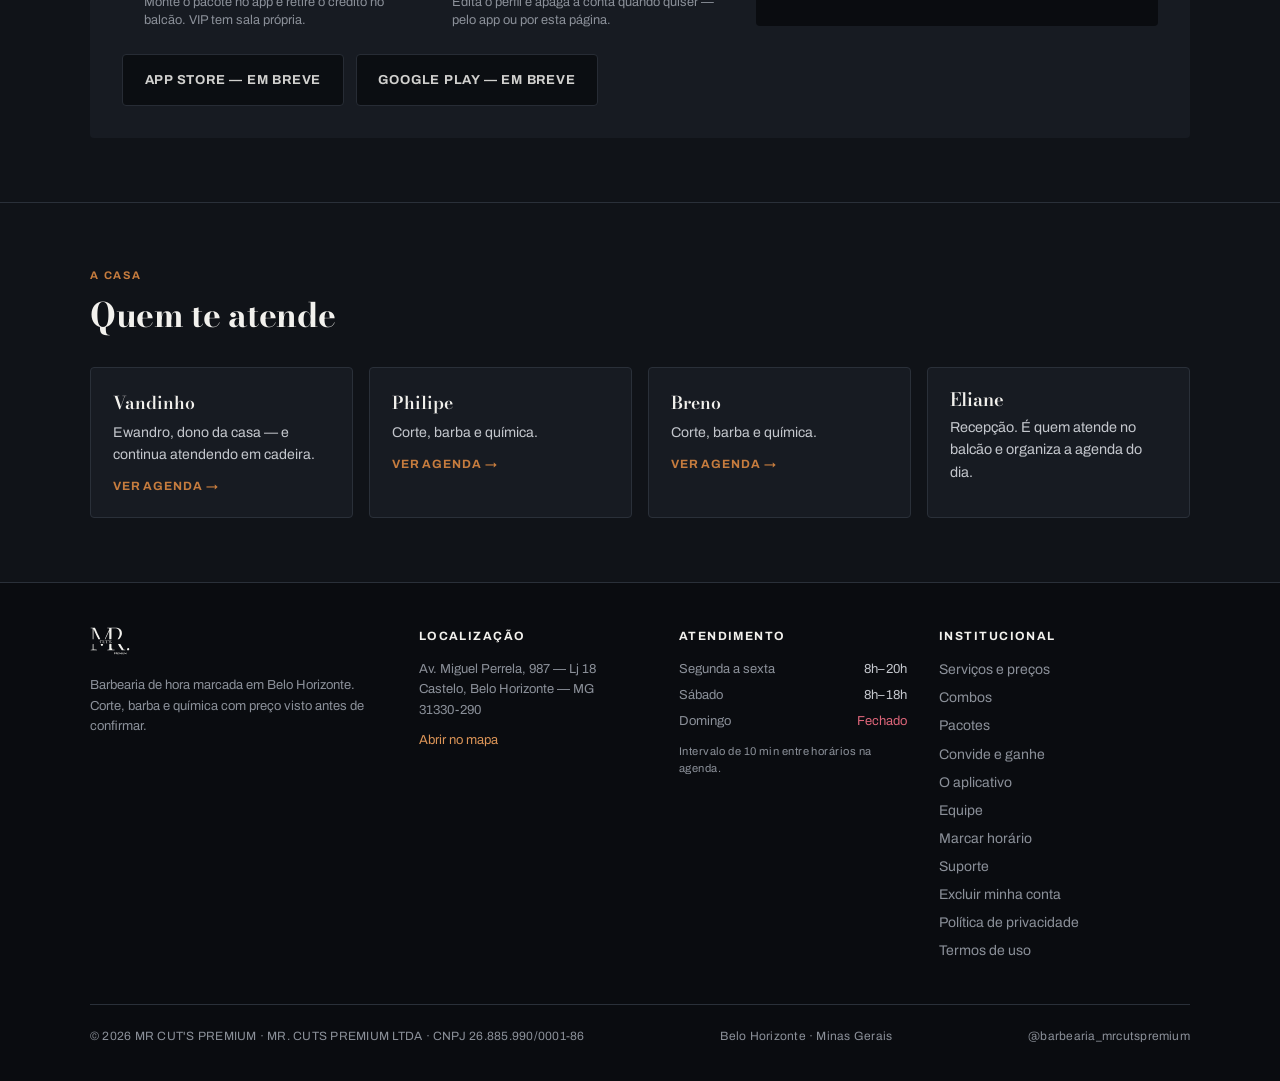
==== commit 619fcfe7: "Aniversário: o site mostra todos os presentes que a casa liga Além do desconto e do texto de brinde," ====
--- a/index.html
+++ b/index.html
@@ -441,11 +441,12 @@
     <div class="secao-cabeca">
       <div>
         <p class="secao-rotulo">No seu dia</p>
-        <h2>Desconto de aniversário</h2>
+        <h2>Presentes de aniversário</h2>
       </div>
       <p class="chamada secao-cabeca-texto">
-        Cadastre a data no aplicativo. No dia, o desconto entra sozinho no
-        preço &mdash; antes de confirmar o horário.
+        Cadastre a data no aplicativo. No dia do aniversário você ganha tudo
+        o que está abaixo &mdash; o desconto entra sozinho no preço, e os
+        presentes é só avisar no balcão.
       </p>
     </div>
 
@@ -455,9 +456,19 @@
         <h3>Desconto no atendimento</h3>
         <div class="preco"><span id="aniversario-desconto">10%</span></div>
         <ul>
-          <li>Vale no dia do aniversário</li>
+          <li>Vale no dia do aniversário, uma vez por ano</li>
           <li>Não soma com outros descontos: vence o maior</li>
         </ul>
+      </div>
+      <div class="cartao oferta" id="aniversario-servico-bloco" hidden>
+        <span class="oferta-rotulo">Presente</span>
+        <h3>Serviço por conta da casa</h3>
+        <p><span id="aniversario-servico"></span></p>
+      </div>
+      <div class="cartao oferta" id="aniversario-produto-bloco" hidden>
+        <span class="oferta-rotulo">Presente</span>
+        <h3>Produto por conta da casa</h3>
+        <p><span id="aniversario-produto"></span></p>
       </div>
       <div class="cartao oferta" id="aniversario-brinde-bloco" hidden>
         <span class="oferta-rotulo">Brinde</span>
